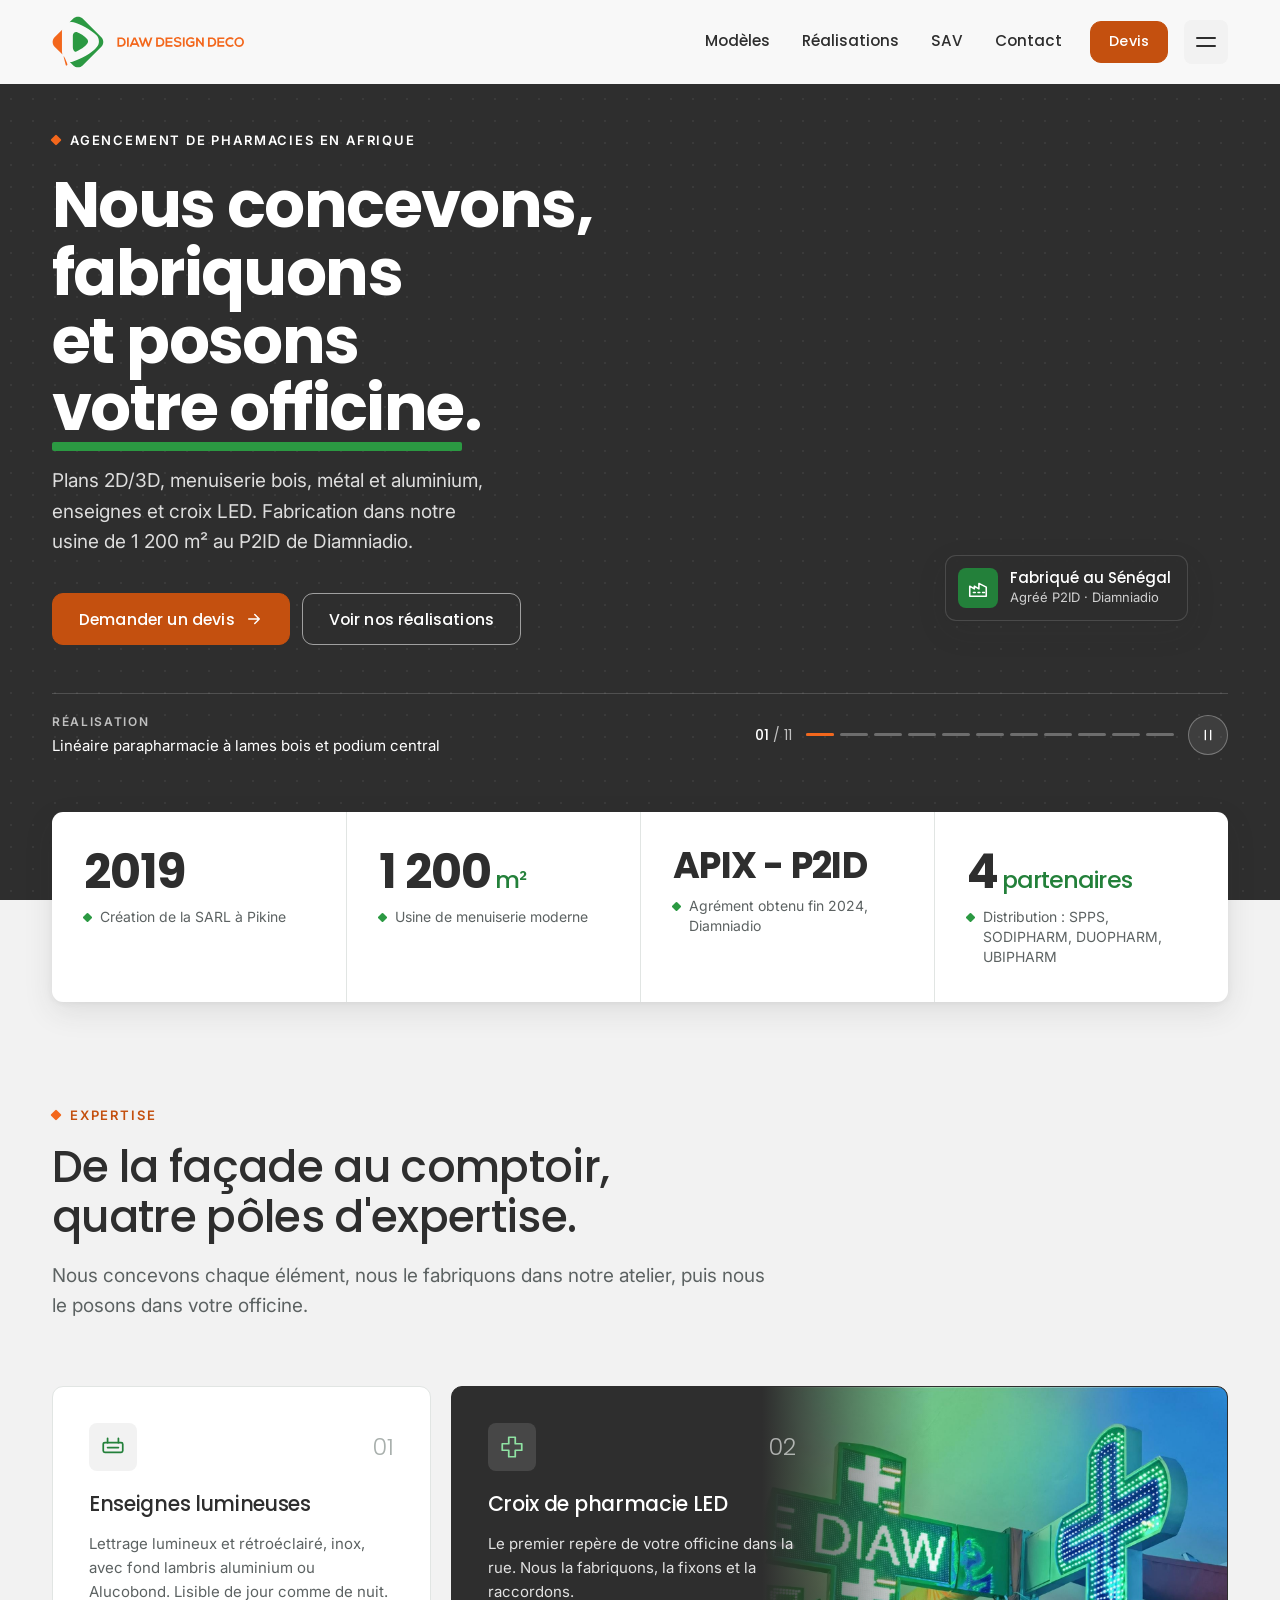
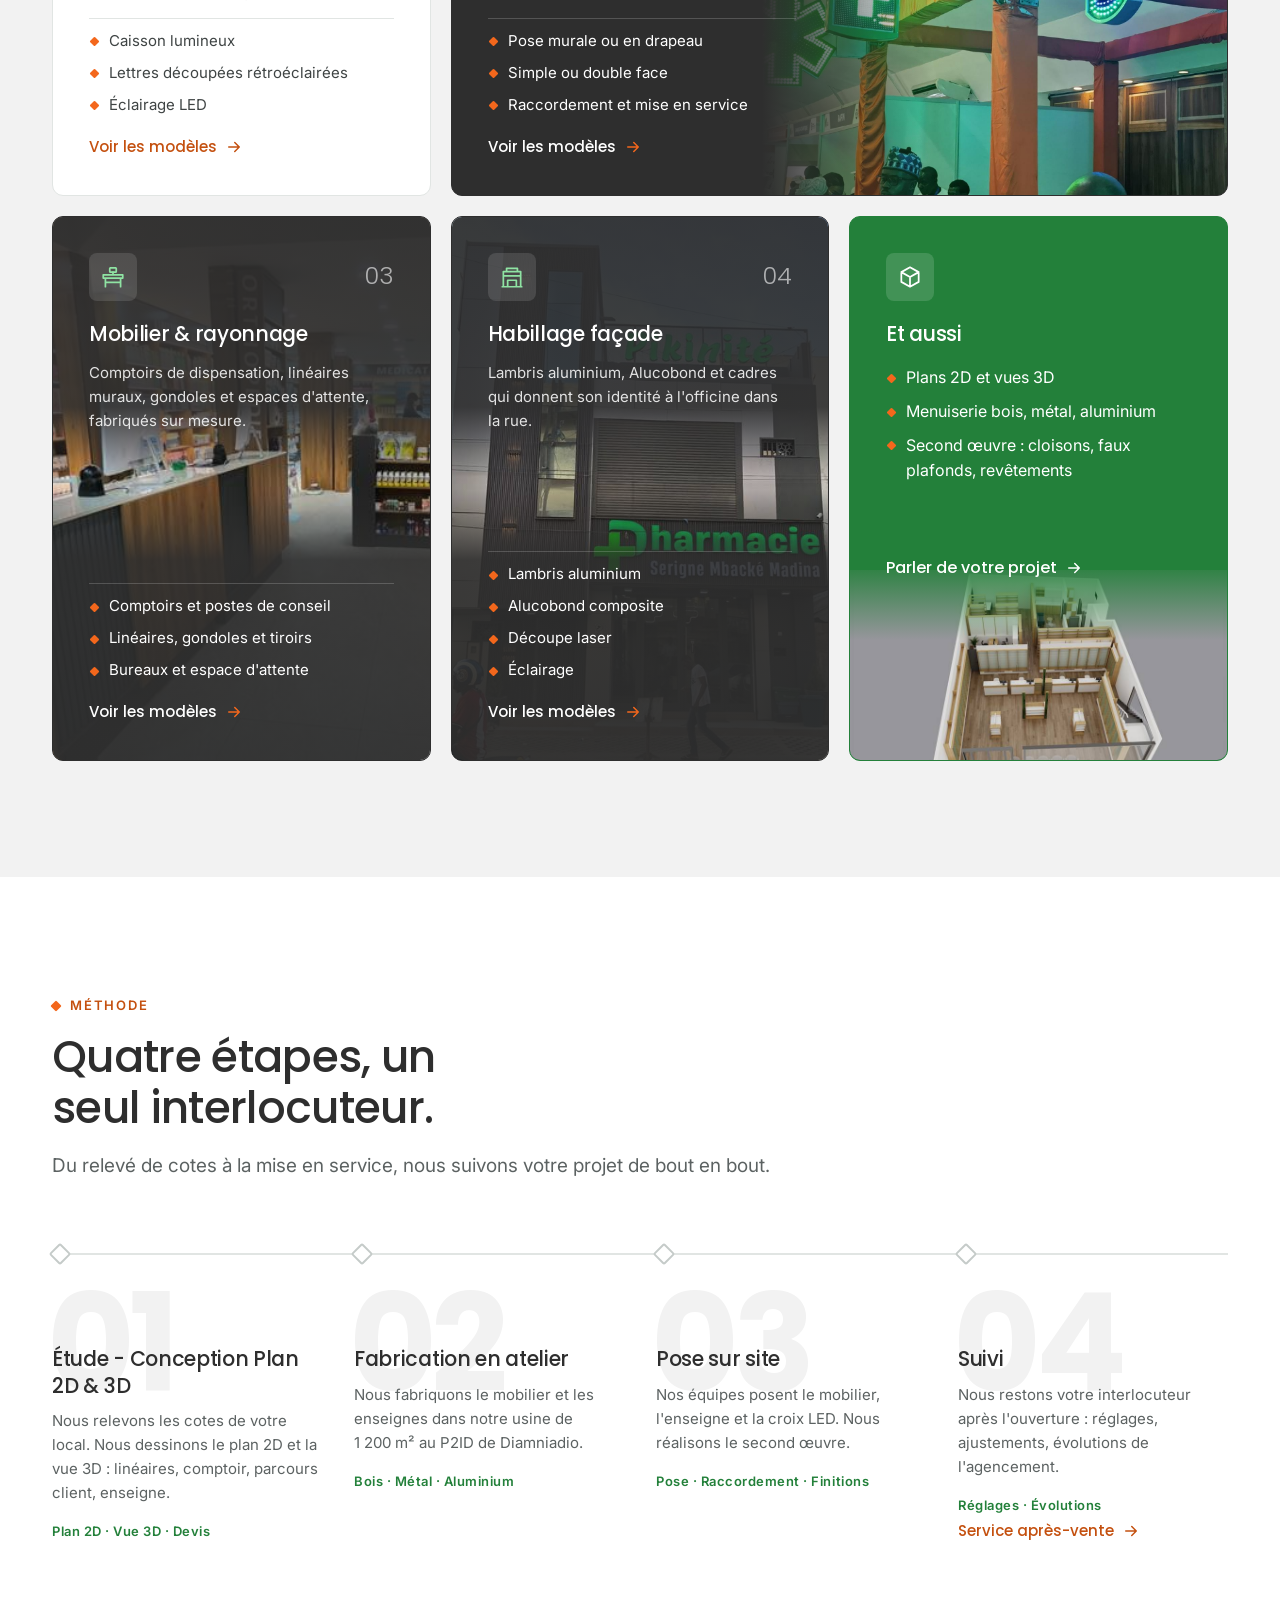
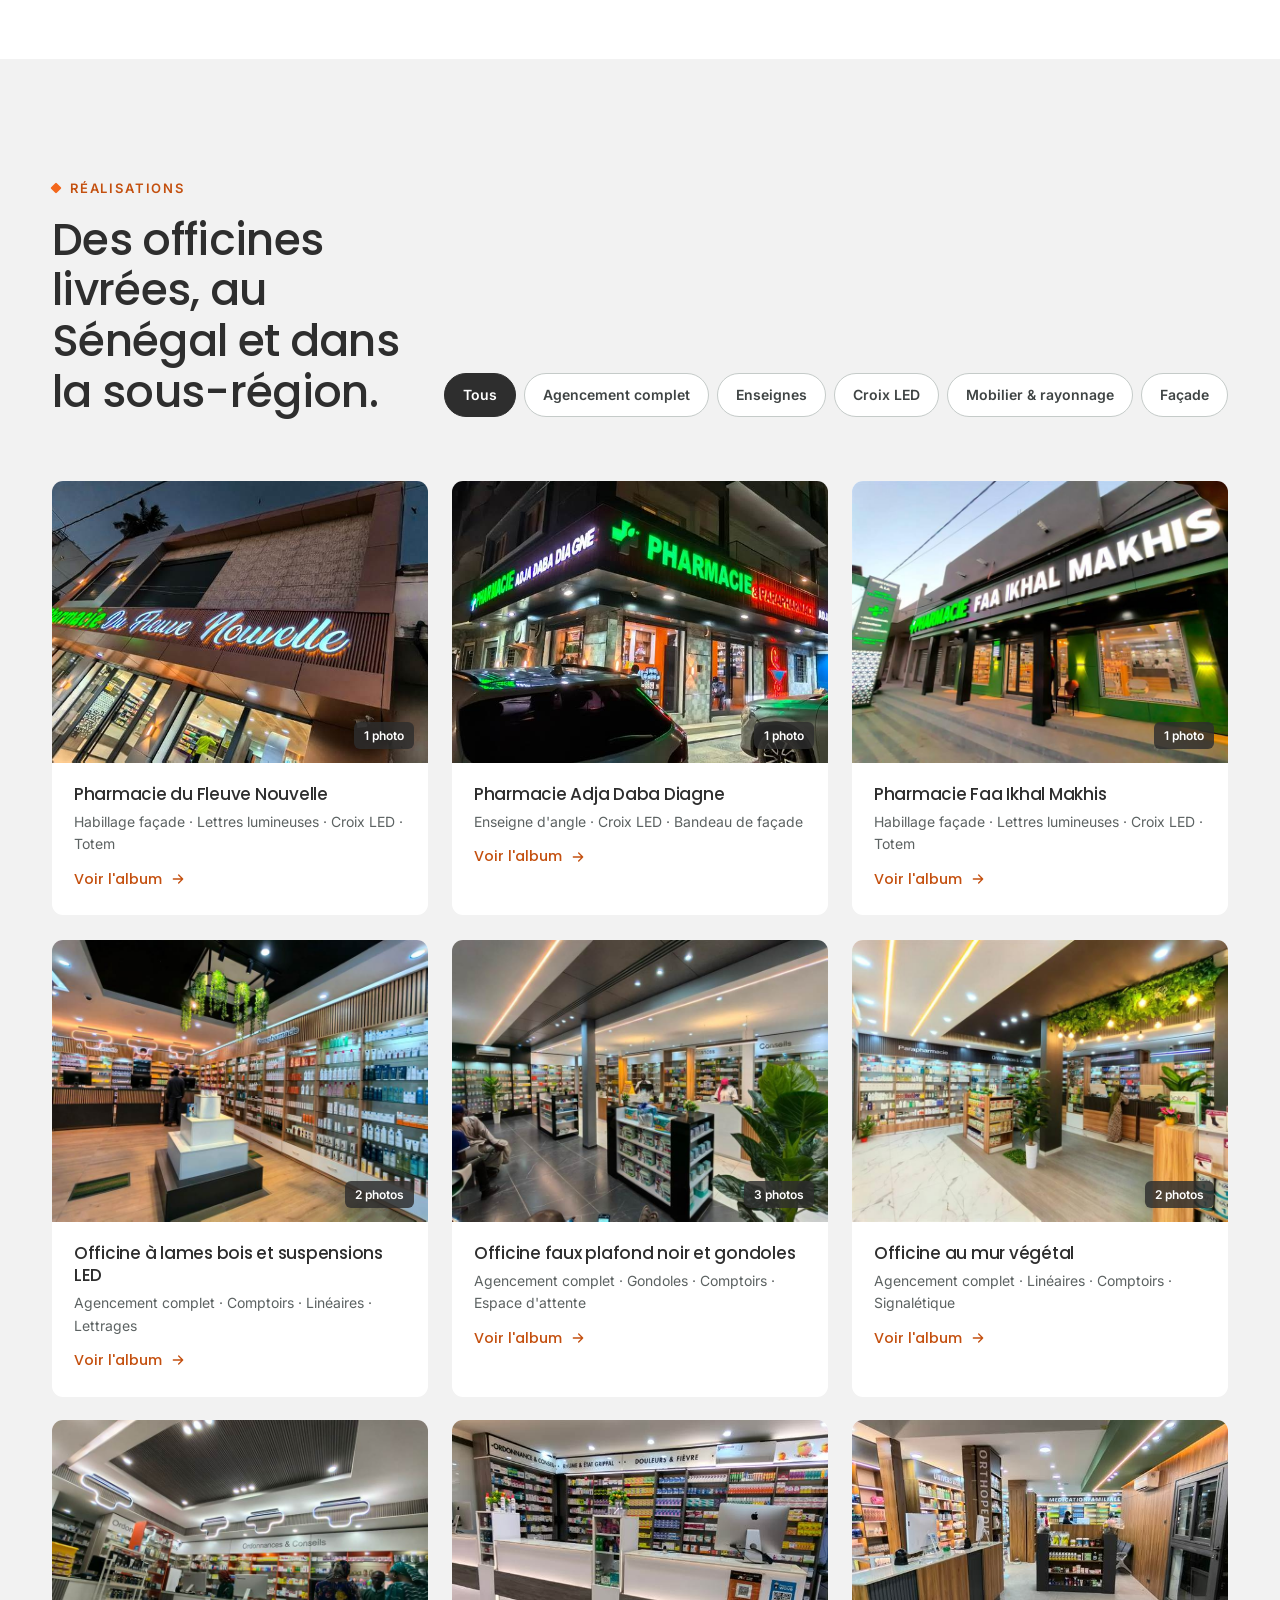
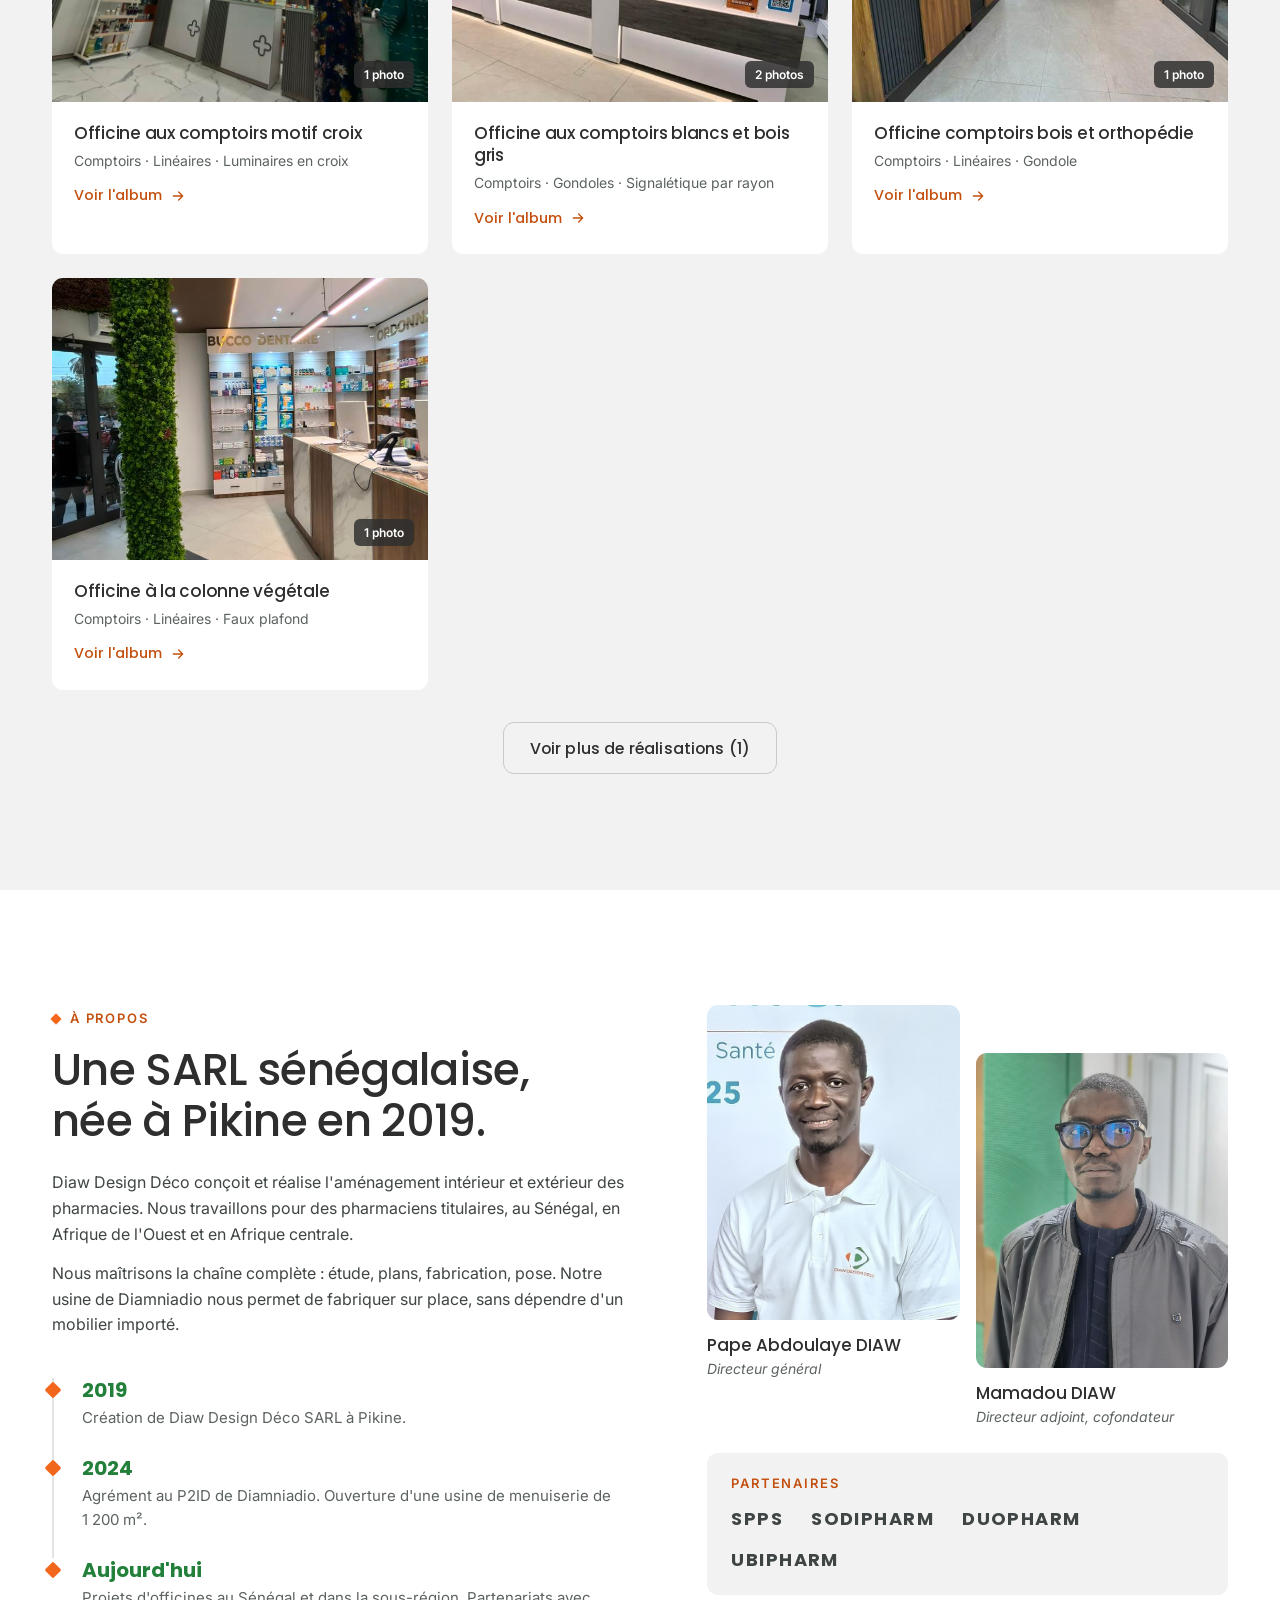
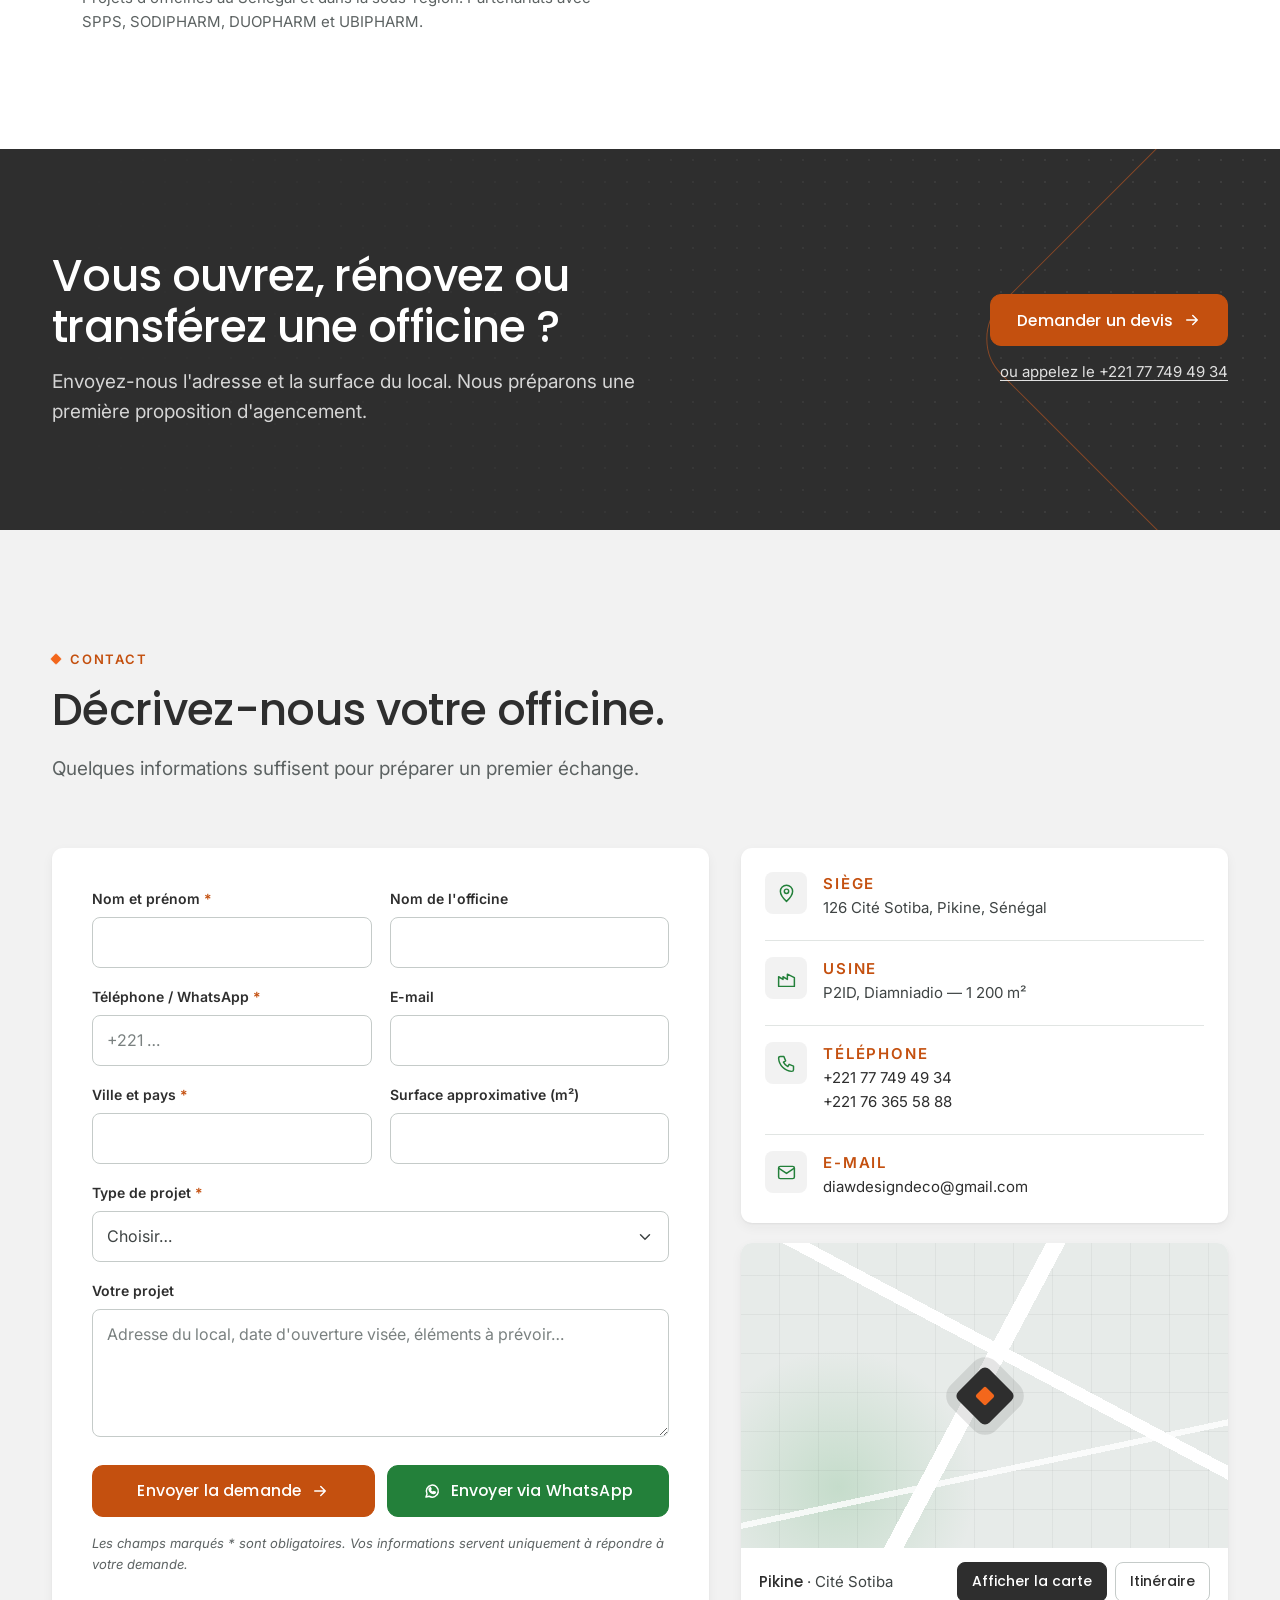
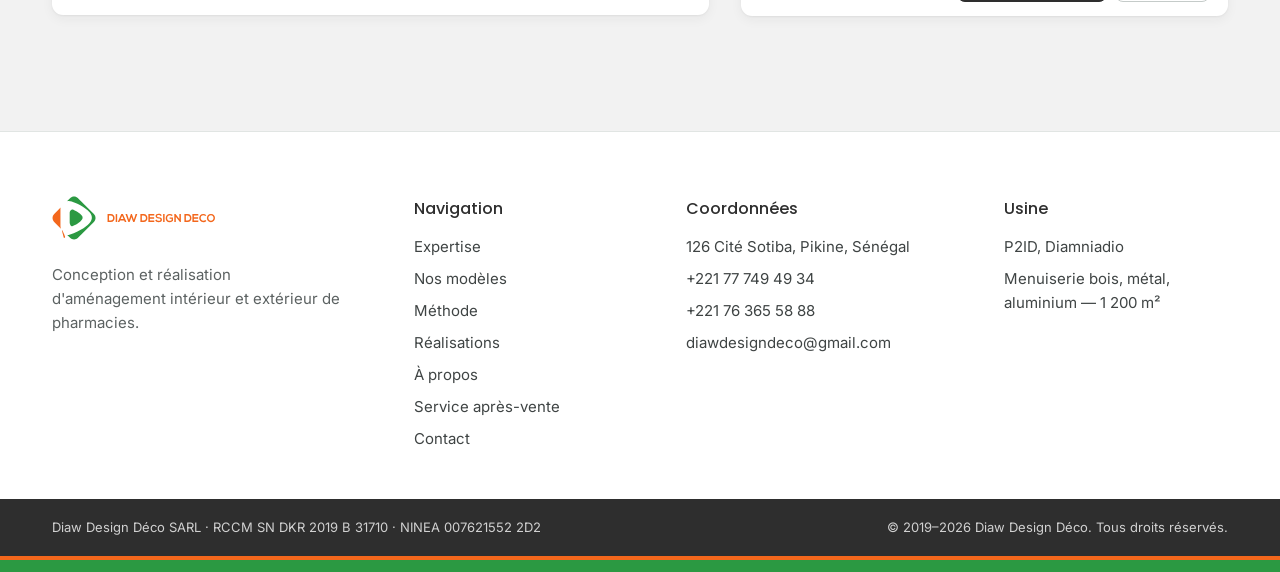
==== index.html @ 7bb1bd7c "Cache : styles et scripts revalidés à chaque visite + numéro de version sur les liens Corrige l'affi" ====
<!doctype html>
<html lang="fr">
<head>
  <meta charset="utf-8">
  <meta name="viewport" content="width=device-width, initial-scale=1">
  <title>Diaw Design Déco — Agencement de pharmacies au Sénégal</title>
  <meta name="description" content="Conception, fabrication et pose d'agencements de pharmacies : enseignes lumineuses, croix LED, rayonnage, comptoirs et mobilier. Usine de 1 200 m² au P2ID de Diamniadio.">
  <meta name="theme-color" content="#2E2E2E">
  <meta property="og:type" content="website">
  <meta property="og:locale" content="fr_SN">
  <meta property="og:title" content="Diaw Design Déco — Agencement de pharmacies">
  <meta property="og:description" content="Nous concevons, fabriquons et posons votre officine. Usine de 1 200 m² au P2ID de Diamniadio.">
  <meta property="og:image" content="assets/img/og-image.jpg">
  <link rel="icon" href="assets/img/logo/symbole.svg" type="image/svg+xml">

  <link rel="preconnect" href="https://fonts.googleapis.com">
  <link rel="preconnect" href="https://fonts.gstatic.com" crossorigin>
  <link rel="stylesheet" href="https://fonts.googleapis.com/css2?family=Inter:ital,wght@0,400;0,600;0,700;1,400&family=Poppins:wght@300;400;500;700&display=swap">
  <link rel="preload" as="image" href="assets/img/realisations/parapharmacie-podium-2-l.jpg" imagesrcset="assets/img/realisations/parapharmacie-podium-2-s.jpg 800w, assets/img/realisations/parapharmacie-podium-2-l.jpg 1600w" imagesizes="100vw" fetchpriority="high">
  <link rel="stylesheet" href="assets/css/main.css?v=20261021">

  <script type="application/ld+json">
  {
    "@context": "https://schema.org",
    "@type": "LocalBusiness",
    "name": "Diaw Design Déco SARL",
    "description": "Conception et réalisation d'aménagement intérieur et extérieur de pharmacies.",
    "foundingDate": "2019",
    "email": "diawdesigndeco@gmail.com",
    "telephone": ["+221777494934", "+221763655888"],
    "address": {
      "@type": "PostalAddress",
      "streetAddress": "126 Cité Sotiba",
      "addressLocality": "Pikine",
      "addressCountry": "SN"
    },
    "areaServed": ["Sénégal", "Afrique de l'Ouest", "Afrique centrale"]
  }
  </script>
</head>
<body>
  <a class="skip-link" href="#contenu">Aller au contenu</a>

  <!-- ============ HEADER ============ -->
  <header class="site-header">
    <div class="container header__inner">
      <a class="brand" href="#accueil" aria-label="Diaw Design Déco, retour en haut de page">
        <!-- LOGO : déposer la version « enseigne » en PNG transparent à ce chemin -->
        <img src="assets/img/logo/logo.svg" alt="Diaw Design Déco" width="178" height="48" onerror="this.parentNode.classList.add('is-missing')">
      </a>
      <nav class="header__nav" aria-label="Navigation principale">
        <a href="modeles.html">Modèles</a>
        <a href="#realisations">Réalisations</a>
        <a href="sav.html">SAV</a>
        <a href="#contact">Contact</a>
      </nav>
      <a class="btn btn--primary btn--sm header__cta" href="#contact">Devis</a>
      <button class="burger" type="button" aria-expanded="false" aria-controls="menu" aria-label="Ouvrir le menu">
        <span></span><span></span>
      </button>
    </div>
  </header>

  <div class="menu" id="menu" inert>
    <div class="container menu__inner">
      <nav aria-label="Menu complet">
        <ol class="menu__list">
          <li><a href="#expertise"><span>01</span>Expertise</a></li>
          <li><a href="modeles.html"><span>02</span>Nos modèles</a></li>
          <li><a href="#process"><span>03</span>Méthode</a></li>
          <li><a href="#realisations"><span>04</span>Réalisations</a></li>
          <li><a href="#a-propos"><span>05</span>À propos</a></li>
          <li><a href="sav.html"><span>06</span>Service après-vente</a></li>
          <li><a href="#contact"><span>07</span>Contact</a></li>
        </ol>
      </nav>
      <div class="menu__aside">
        <p class="menu__label">Nous joindre</p>
        <a href="tel:+221777494934">+221 77 749 49 34</a>
        <a href="tel:+221763655888">+221 76 365 58 88</a>
        <a href="mailto:diawdesigndeco@gmail.com">diawdesigndeco@gmail.com</a>
      </div>
    </div>
  </div>

  <main id="contenu">

    <!-- ============ 1. HERO ============ -->
    <section class="hero" id="accueil" aria-labelledby="hero-title">
      <!-- Fond : diaporama de nos réalisations (fondu + zoom lent). 1re image chargée tout de suite, les suivantes après le chargement de la page. -->
      <div class="hero__slides" aria-hidden="true">
        <figure class="hero__slide is-active" data-caption="Linéaire parapharmacie à lames bois et podium central">
          <img src="assets/img/realisations/parapharmacie-podium-2-l.jpg" srcset="assets/img/realisations/parapharmacie-podium-2-s.jpg 800w, assets/img/realisations/parapharmacie-podium-2-l.jpg 1600w" sizes="100vw" alt="" width="1600" height="1200" fetchpriority="high" decoding="async">
        </figure>
        <figure class="hero__slide" data-caption="Pharmacie du Fleuve Nouvelle — habillage de façade, lettres lumineuses et croix LED">
          <img data-src="assets/img/realisations/facade-fleuve-nouvelle-l.jpg" data-srcset="assets/img/realisations/facade-fleuve-nouvelle-s.jpg 800w, assets/img/realisations/facade-fleuve-nouvelle-l.jpg 1600w" sizes="100vw" alt="" width="1600" height="902" decoding="async">
        </figure>
        <figure class="hero__slide" data-caption="Comptoirs blancs à bandeau bois et signalétique par rayon">
          <img data-src="assets/img/realisations/comptoirs-blancs-signaletique-l.jpg" data-srcset="assets/img/realisations/comptoirs-blancs-signaletique-s.jpg 800w, assets/img/realisations/comptoirs-blancs-signaletique-l.jpg 1600w" sizes="100vw" alt="" width="1600" height="902" decoding="async">
        </figure>
        <figure class="hero__slide" data-caption="Pharmacie Adja Daba Diagne — enseigne d&#39;angle et croix LED">
          <img data-src="assets/img/realisations/facade-adja-daba-diagne-l.jpg" data-srcset="assets/img/realisations/facade-adja-daba-diagne-s.jpg 800w, assets/img/realisations/facade-adja-daba-diagne-l.jpg 1600w" sizes="100vw" alt="" width="1600" height="902" decoding="async">
        </figure>
        <figure class="hero__slide" data-caption="Comptoirs bois, colonne Orthopédie et linéaires muraux">
          <img data-src="assets/img/realisations/comptoirs-bois-orthopedie-l.jpg" data-srcset="assets/img/realisations/comptoirs-bois-orthopedie-s.jpg 800w, assets/img/realisations/comptoirs-bois-orthopedie-l.jpg 1600w" sizes="100vw" alt="" width="1600" height="902" decoding="async">
        </figure>
        <figure class="hero__slide" data-caption="Colonne végétale, linéaire bucco-dentaire et comptoir bois et marbre">
          <img data-src="assets/img/realisations/colonne-vegetale-comptoir-l.jpg" data-srcset="assets/img/realisations/colonne-vegetale-comptoir-s.jpg 700w, assets/img/realisations/colonne-vegetale-comptoir-l.jpg 1000w" sizes="100vw" alt="" width="1000" height="1775" decoding="async">
        </figure>
        <figure class="hero__slide" data-caption="Linéaires bois, comptoirs et faux plafond noir">
          <img data-src="assets/img/realisations/lineaires-faux-plafond-noir-l.jpg" data-srcset="assets/img/realisations/lineaires-faux-plafond-noir-s.jpg 800w, assets/img/realisations/lineaires-faux-plafond-noir-l.jpg 1080w" sizes="100vw" alt="" width="1080" height="810" decoding="async">
        </figure>
        <figure class="hero__slide" data-caption="Comptoirs blancs, luminaires suspendus et gondole bucco-dentaire">
          <img data-src="assets/img/realisations/comptoirs-blancs-gondole-l.jpg" data-srcset="assets/img/realisations/comptoirs-blancs-gondole-s.jpg 800w, assets/img/realisations/comptoirs-blancs-gondole-l.jpg 1600w" sizes="100vw" alt="" width="1600" height="902" decoding="async">
        </figure>
        <figure class="hero__slide" data-caption="Comptoirs à motif croix et luminaires en croix">
          <img data-src="assets/img/realisations/comptoirs-motif-croix-l.jpg" data-srcset="assets/img/realisations/comptoirs-motif-croix-s.jpg 800w, assets/img/realisations/comptoirs-motif-croix-l.jpg 1600w" sizes="100vw" alt="" width="1600" height="1200" decoding="async">
        </figure>
        <figure class="hero__slide" data-caption="Linéaires bois et verre, comptoirs et plafond lumineux, avant mise en rayon">
          <img data-src="assets/img/realisations/lineaires-bois-verre-l.jpg" data-srcset="assets/img/realisations/lineaires-bois-verre-s.jpg 700w, assets/img/realisations/lineaires-bois-verre-l.jpg 1000w" sizes="100vw" alt="" width="1000" height="1775" decoding="async">
        </figure>
        <figure class="hero__slide" data-caption="Gondoles, comptoirs et espace d&#39;attente">
          <img data-src="assets/img/realisations/gondoles-attente-2-l.jpg" data-srcset="assets/img/realisations/gondoles-attente-2-s.jpg 800w, assets/img/realisations/gondoles-attente-2-l.jpg 1080w" sizes="100vw" alt="" width="1080" height="810" decoding="async">
        </figure>
      </div>
      <div class="hero__veil" aria-hidden="true"></div>

      <div class="container hero__grid">
        <div class="hero__content">
          <p class="eyebrow eyebrow--light rise"><span class="lozenge" aria-hidden="true"></span>Agencement de pharmacies en Afrique</p>
          <h1 class="hero__title rise" id="hero-title" style="--d:.08s">Nous concevons, fabriquons et posons <span class="hl">votre officine.</span></h1>
          <p class="hero__lead rise" style="--d:.16s">Plans 2D/3D, menuiserie bois, métal et aluminium, enseignes et croix LED. Fabrication dans notre usine de 1&nbsp;200&nbsp;m² au P2ID de Diamniadio.</p>
          <div class="hero__ctas rise" style="--d:.24s">
            <a class="btn btn--primary" href="#contact">Demander un devis
              <svg class="btn__icon" viewBox="0 0 24 24" aria-hidden="true"><path d="M5 12h14M13 6l6 6-6 6"/></svg>
            </a>
            <a class="btn btn--outline-light" href="#realisations">Voir nos réalisations</a>
          </div>
        </div>

        <div class="hero__aside">
          <div class="trust-badge">
            <span class="trust-badge__icon" aria-hidden="true">
              <svg viewBox="0 0 24 24"><path d="M3 21V10l5 3V10l5 3V7l8 4v10z"/><path d="M7 17h2M12 17h2M17 17h2"/></svg>
            </span>
            <span><strong>Fabriqué au Sénégal</strong><span>Agréé P2ID · Diamniadio</span></span>
          </div>
        </div>

        <div class="hero__slider" role="group" aria-label="Diaporama de nos réalisations">
          <p class="hero__caption">
            <span class="hero__caption-label">Réalisation</span>
            <span class="hero__caption-text" data-slide-caption>Linéaire parapharmacie à lames bois et podium central</span>
          </p>
          <div class="hero__controls">
            <span class="hero__count" aria-hidden="true"><b data-slide-index>01</b> / <span data-slide-total>11</span></span>
            <div class="hero__dots" data-slide-dots></div>
            <button class="hero__pause" type="button" data-slide-pause aria-label="Mettre le diaporama en pause">
              <svg viewBox="0 0 24 24" aria-hidden="true"><path class="i-pause" d="M8 5v14M16 5v14"/><path class="i-play" d="M7 5l12 7-12 7z"/></svg>
            </button>
          </div>
        </div>
      </div>
    </section>

    <!-- ============ 2. STATS ============ -->
    <section class="stats" id="chiffres" aria-label="Chiffres clés">
      <div class="container">
        <div class="stats__card">
          <div class="stat reveal">
            <p class="stat__value"><span data-count="2019" data-from="2009">2019</span></p>
            <p class="stat__label">Création de la SARL à Pikine</p>
          </div>
          <div class="stat reveal" style="--d:.08s">
            <p class="stat__value"><span data-count="1200" data-format="fr">1&nbsp;200</span><small>m²</small></p>
            <p class="stat__label">Usine de menuiserie moderne</p>
          </div>
          <div class="stat reveal" style="--d:.16s">
            <p class="stat__value stat__value--mid">APIX - P2ID</p>
            <p class="stat__label">Agrément obtenu fin 2024, Diamniadio</p>
          </div>
          <div class="stat reveal" style="--d:.24s">
            <p class="stat__value">4<small>partenaires</small></p>
            <p class="stat__label">Distribution : SPPS, SODIPHARM, DUOPHARM, UBIPHARM</p>
          </div>
        </div>
      </div>
    </section>

    <!-- ============ 3. EXPERTISE ============ -->
    <section class="section section--gray" id="expertise" aria-labelledby="expertise-title">
      <div class="container">
        <header class="section__head reveal">
          <p class="eyebrow"><span class="lozenge" aria-hidden="true"></span>Expertise</p>
          <h2 id="expertise-title">De la façade au comptoir, quatre pôles d'expertise.</h2>
          <p class="section__lead">Nous concevons chaque élément, nous le fabriquons dans notre atelier, puis nous le posons dans votre officine.</p>
        </header>

        <div class="bento">
          <article class="card reveal" id="pole-enseignes">
            <div class="card__top">
              <span class="card__icon" aria-hidden="true"><svg viewBox="0 0 24 24"><rect x="3" y="8" width="18" height="9" rx="1.5"/><path d="M7 8V4M17 8V4M7 12.5h10"/></svg></span>
              <span class="card__num">01</span>
            </div>
            <h3>Enseignes lumineuses</h3>
            <p>Lettrage lumineux et rétroéclairé, inox, avec fond lambris aluminium ou Alucobond. Lisible de jour comme de nuit.</p>
            <ul class="lozenge-list">
              <li>Caisson lumineux</li>
              <li>Lettres découpées rétroéclairées</li>
              <li>Éclairage LED</li>
            </ul>
            <a class="card__models" href="modeles.html#enseignes">Voir les modèles<svg viewBox="0 0 24 24" aria-hidden="true"><path d="M5 12h14M13 6l6 6-6 6"/></svg></a>
          </article>

          <article class="card card--led reveal" id="pole-croix" style="--d:.08s">
            <div class="card--led__text">
              <div class="card__top">
                <span class="card__icon" aria-hidden="true"><svg viewBox="0 0 24 24"><path d="M9 3h6v6h6v6h-6v6H9v-6H3V9h6z"/></svg></span>
                <span class="card__num">02</span>
              </div>
              <h3>Croix de pharmacie LED</h3>
              <p>Le premier repère de votre officine dans la rue. Nous la fabriquons, la fixons et la raccordons.</p>
              <ul class="lozenge-list">
                <li>Pose murale ou en drapeau</li>
                <li>Simple ou double face</li>
                <li>Raccordement et mise en service</li>
              </ul>
            <a class="card__models" href="modeles.html#croix">Voir les modèles<svg viewBox="0 0 24 24" aria-hidden="true"><path d="M5 12h14M13 6l6 6-6 6"/></svg></a>
            </div>
            <img class="card--led__bg" src="assets/img/realisations/croix-led-stand-s.jpg" srcset="assets/img/realisations/croix-led-stand-s.jpg 800w, assets/img/realisations/croix-led-stand-l.jpg 1600w" sizes="(min-width: 1100px) 66vw, 100vw" alt="Croix de pharmacie LED Diaw Design Déco exposées sur un stand" width="1600" height="1212" loading="lazy" decoding="async">
            <div class="card--led__visual" aria-hidden="true"></div>
          </article>

          <article class="card card--photo reveal" id="pole-mobilier">
            <div class="card__top">
              <span class="card__icon" aria-hidden="true"><svg viewBox="0 0 24 24"><rect x="9" y="3.5" width="6" height="4" rx=".6"/><path d="M12 7.5V10M3 10h18v3H3zM5 13v8M19 13v8M5 17h14"/></svg></span>
              <span class="card__num">03</span>
            </div>
            <h3>Mobilier &amp; rayonnage</h3>
            <p>Comptoirs de dispensation, linéaires muraux, gondoles et espaces d'attente, fabriqués sur mesure.</p>
            <div class="card--photo__visual" aria-hidden="true"></div>
            <ul class="lozenge-list">
              <li>Comptoirs et postes de conseil</li>
              <li>Linéaires, gondoles et tiroirs</li>
              <li>Bureaux et espace d'attente</li>
            </ul>
            <a class="card__models" href="modeles.html#mobilier">Voir les modèles<svg viewBox="0 0 24 24" aria-hidden="true"><path d="M5 12h14M13 6l6 6-6 6"/></svg></a>
            <img class="card--photo__bg" src="assets/img/realisations/comptoirs-bois-orthopedie-s.jpg" srcset="assets/img/realisations/comptoirs-bois-orthopedie-s.jpg 800w, assets/img/realisations/comptoirs-bois-orthopedie-l.jpg 1600w" sizes="(min-width: 1100px) 33vw, 100vw" alt="Comptoirs bois et linéaires muraux fabriqués par Diaw Design Déco" width="1600" height="902" loading="lazy" decoding="async">
          </article>

          <article class="card card--photo reveal" style="--d:.08s" id="pole-facade">
            <div class="card__top">
              <span class="card__icon" aria-hidden="true"><svg viewBox="0 0 24 24"><path d="M3 21h18M4 21V7h16v14M4 11h16M8 21v-6h8v6M7 7V4h10v3"/></svg></span>
              <span class="card__num">04</span>
            </div>
            <h3>Habillage façade</h3>
            <p>Lambris aluminium, Alucobond et cadres qui donnent son identité à l'officine dans la rue.</p>
            <div class="card--photo__visual" aria-hidden="true"></div>
            <ul class="lozenge-list">
              <li>Lambris aluminium</li>
              <li>Alucobond composite</li>
              <li>Découpe laser</li>
              <li>Éclairage</li>
            </ul>
            <a class="card__models" href="modeles.html#facade">Voir les modèles<svg viewBox="0 0 24 24" aria-hidden="true"><path d="M5 12h14M13 6l6 6-6 6"/></svg></a>
            <img class="card--photo__bg" src="assets/img/realisations/facade-serigne-mbacke-madina-s.jpg" srcset="assets/img/realisations/facade-serigne-mbacke-madina-s.jpg 700w, assets/img/realisations/facade-serigne-mbacke-madina-l.jpg 1200w" sizes="(min-width: 1100px) 33vw, 100vw" alt="Façade de la Pharmacie Serigne Mbacké Madina habillée par Diaw Design Déco" width="1200" height="1285" loading="lazy" decoding="async">
          </article>

          <article class="card card--more reveal" style="--d:.16s">
            <span class="card__icon" aria-hidden="true"><svg viewBox="0 0 24 24"><path d="M12 3l8 4.5v9L12 21l-8-4.5v-9zM12 12l8-4.5M12 12v9M12 12L4 7.5"/></svg></span>
            <h3>Et aussi</h3>
            <ul class="lozenge-list">
              <li>Plans 2D et vues 3D</li>
              <li>Menuiserie bois, métal, aluminium</li>
              <li>Second œuvre : cloisons, faux plafonds, revêtements</li>
            </ul>
            <a class="card__link" href="#contact">Parler de votre projet
              <svg viewBox="0 0 24 24" aria-hidden="true"><path d="M5 12h14M13 6l6 6-6 6"/></svg>
            </a>
            <img class="card--more__bg" src="assets/img/realisations/plan-3d-officine-s.jpg" srcset="assets/img/realisations/plan-3d-officine-s.jpg 800w, assets/img/realisations/plan-3d-officine-l.jpg 1600w" sizes="(min-width: 1100px) 33vw, 100vw" alt="Vue 3D d'un agencement d'officine conçu par Diaw Design Déco" width="1600" height="1200" loading="lazy" decoding="async">
            <div class="card--more__visual" aria-hidden="true"></div>
          </article>
        </div>
      </div>
    </section>

    <!-- ============ 4. PROCESS ============ -->
    <section class="section" id="process" aria-labelledby="process-title">
      <div class="container">
        <header class="section__head reveal">
          <p class="eyebrow"><span class="lozenge" aria-hidden="true"></span>Méthode</p>
          <h2 id="process-title">Quatre étapes, un seul interlocuteur.</h2>
          <p class="section__lead">Du relevé de cotes à la mise en service, nous suivons votre projet de bout en bout.</p>
        </header>

        <div class="steps-wrap">
        <div class="steps__track" aria-hidden="true"><span class="steps__fill"></span></div>
        <ol class="steps">
          <li class="step reveal">
            <span class="step__ghost" aria-hidden="true">01</span>
            <span class="step__marker" aria-hidden="true"></span>
            <h3>Étude - Conception Plan 2D &amp; 3D</h3>
            <p>Nous relevons les cotes de votre local. Nous dessinons le plan 2D et la vue 3D : linéaires, comptoir, parcours client, enseigne.</p>
            <p class="step__meta">Plan 2D · Vue 3D · Devis</p>
            <!-- DÉLAI À COMPLÉTER : <p class="step__time">X jours</p> -->
          </li>
          <li class="step reveal" style="--d:.1s">
            <span class="step__ghost" aria-hidden="true">02</span>
            <span class="step__marker" aria-hidden="true"></span>
            <h3>Fabrication en atelier</h3>
            <p>Nous fabriquons le mobilier et les enseignes dans notre usine de 1&nbsp;200&nbsp;m² au P2ID de Diamniadio.</p>
            <p class="step__meta">Bois · Métal · Aluminium</p>
          </li>
          <li class="step reveal" style="--d:.2s">
            <span class="step__ghost" aria-hidden="true">03</span>
            <span class="step__marker" aria-hidden="true"></span>
            <h3>Pose sur site</h3>
            <p>Nos équipes posent le mobilier, l'enseigne et la croix LED. Nous réalisons le second œuvre.</p>
            <p class="step__meta">Pose · Raccordement · Finitions</p>
          </li>
          <li class="step reveal" style="--d:.3s">
            <span class="step__ghost" aria-hidden="true">04</span>
            <span class="step__marker" aria-hidden="true"></span>
            <h3>Suivi</h3>
            <p>Nous restons votre interlocuteur après l'ouverture : réglages, ajustements, évolutions de l'agencement.</p>
            <p class="step__meta">Réglages · Évolutions</p>
            <a class="card__models" href="sav.html">Service après-vente<svg viewBox="0 0 24 24" aria-hidden="true"><path d="M5 12h14M13 6l6 6-6 6"/></svg></a>
          </li>
        </ol>
        </div>
      </div>
    </section>

    <!-- ============ 5. RÉALISATIONS ============ -->
    <section class="section section--gray" id="realisations" aria-labelledby="realisations-title">
      <div class="container">
        <header class="section__head section__head--split reveal">
          <div>
            <p class="eyebrow"><span class="lozenge" aria-hidden="true"></span>Réalisations</p>
            <h2 id="realisations-title">Des officines livrées, au Sénégal et dans la sous-région.</h2>
          </div>
          <div class="filters" role="group" aria-label="Filtrer les réalisations">
            <button class="chip" type="button" data-filter="all" aria-pressed="true">Tous</button>
            <button class="chip" type="button" data-filter="complet" aria-pressed="false">Agencement complet</button>
            <button class="chip" type="button" data-filter="enseigne" aria-pressed="false">Enseignes</button>
            <button class="chip" type="button" data-filter="croix" aria-pressed="false">Croix LED</button>
            <button class="chip" type="button" data-filter="mobilier" aria-pressed="false">Mobilier &amp; rayonnage</button>
            <button class="chip" type="button" data-filter="facade" aria-pressed="false">Façade</button>
          </div>
        </header>
        <p class="sr-only" aria-live="polite" data-project-count></p>

        <!-- Galerie générée depuis assets/js/realisations-data.js (10 références au plus par filtre) -->
        <ul class="projects" data-projects></ul>
        <div class="projects__more">
          <button class="btn btn--outline-dark" type="button" data-projects-more hidden>Voir plus de réalisations</button>
        </div>
        <noscript><p class="section__lead">Activez JavaScript pour afficher nos réalisations.</p></noscript>

        <!-- TÉMOIGNAGE (masqué tant qu'il n'y a pas de témoignage réel) — retirer les commentaires pour l'activer.
        <figure class="testimonial reveal">
          <blockquote><p>« Citation exacte du pharmacien. »</p></blockquote>
          <figcaption><strong>Dr Prénom Nom</strong> · Pharmacie X, Ville</figcaption>
          <dl class="testimonial__stats">
            <div><dt>Chiffre réel</dt><dd>Résultat mesuré</dd></div>
          </dl>
        </figure>
        -->
      </div>
    </section>

    <!-- ============ 6. À PROPOS ============ -->
    <section class="section" id="a-propos" aria-labelledby="apropos-title">
      <div class="container about">
        <div class="about__text">
          <p class="eyebrow reveal"><span class="lozenge" aria-hidden="true"></span>À propos</p>
          <h2 class="reveal" id="apropos-title">Une SARL sénégalaise, née à Pikine en 2019.</h2>
          <p class="reveal">Diaw Design Déco conçoit et réalise l'aménagement intérieur et extérieur des pharmacies. Nous travaillons pour des pharmaciens titulaires, au Sénégal, en Afrique de l'Ouest et en Afrique centrale.</p>
          <p class="reveal">Nous maîtrisons la chaîne complète : étude, plans, fabrication, pose. Notre usine de Diamniadio nous permet de fabriquer sur place, sans dépendre d'un mobilier importé.</p>

          <ol class="timeline">
            <li class="reveal"><span class="timeline__year">2019</span><p>Création de Diaw Design Déco SARL à Pikine.</p></li>
            <li class="reveal" style="--d:.08s"><span class="timeline__year">2024</span><p>Agrément au P2ID de Diamniadio. Ouverture d'une usine de menuiserie de 1&nbsp;200&nbsp;m².</p></li>
            <li class="reveal" style="--d:.16s"><span class="timeline__year">Aujourd'hui</span><p>Projets d'officines au Sénégal et dans la sous-région. Partenariats avec SPPS, SODIPHARM, DUOPHARM et UBIPHARM.</p></li>
          </ol>
        </div>

        <div class="about__people">
          <figure class="person reveal">
            <!-- PORTRAIT : déposer la photo (JPG 800×1000, < 150 Ko) au chemin ci-dessous -->
            <img src="assets/img/equipe/pape-abdoulaye-diaw.jpg" alt="Pape Abdoulaye DIAW, directeur général de Diaw Design Déco" width="800" height="1000" loading="lazy" decoding="async" onerror="this.onerror=null;this.src='assets/img/placeholders/ph-portrait.svg'">
            <figcaption><strong>Pape Abdoulaye DIAW</strong><span>Directeur général</span></figcaption>
          </figure>
          <figure class="person reveal" style="--d:.1s">
            <!-- PORTRAIT : déposer la photo (JPG 800×1000, < 150 Ko) au chemin ci-dessous -->
            <img src="assets/img/equipe/mamadou-diaw.jpg" alt="Mamadou DIAW, directeur adjoint et cofondateur de Diaw Design Déco" width="800" height="1000" loading="lazy" decoding="async" onerror="this.onerror=null;this.src='assets/img/placeholders/ph-portrait.svg'">
            <figcaption><strong>Mamadou DIAW</strong><span>Directeur adjoint, cofondateur</span></figcaption>
          </figure>
          <div class="partners reveal">
            <p class="partners__label">Partenaires</p>
            <ul>
              <li>SPPS</li>
              <li>SODIPHARM</li>
              <li>DUOPHARM</li>
              <li>UBIPHARM</li>
            </ul>
          </div>
        </div>
      </div>
    </section>

    <!-- ============ CTA ============ -->
    <section class="cta-band" aria-labelledby="cta-title">
      <div class="container cta-band__inner reveal">
        <div>
          <h2 id="cta-title">Vous ouvrez, rénovez ou transférez une officine&nbsp;?</h2>
          <p>Envoyez-nous l'adresse et la surface du local. Nous préparons une première proposition d'agencement.</p>
        </div>
        <div class="cta-band__actions">
          <a class="btn btn--primary" href="#contact">Demander un devis
            <svg class="btn__icon" viewBox="0 0 24 24" aria-hidden="true"><path d="M5 12h14M13 6l6 6-6 6"/></svg>
          </a>
          <a class="cta-band__tel" href="tel:+221777494934">ou appelez le +221 77 749 49 34</a>
        </div>
      </div>
    </section>

    <!-- ============ 7. CONTACT ============ -->
    <section class="section section--gray" id="contact" aria-labelledby="contact-title">
      <div class="container">
        <header class="section__head reveal">
          <p class="eyebrow"><span class="lozenge" aria-hidden="true"></span>Contact</p>
          <h2 id="contact-title">Décrivez-nous votre officine.</h2>
          <p class="section__lead">Quelques informations suffisent pour préparer un premier échange.</p>
        </header>

        <div class="contact">
          <form class="form reveal" id="devis-form" name="devis" method="POST" data-netlify="true" netlify-honeypot="bot-field" novalidate>
            <input type="hidden" name="form-name" value="devis">
            <p class="sr-only"><label>Ne pas remplir <input name="bot-field" tabindex="-1" autocomplete="off"></label></p>

            <div class="form__grid">
              <div class="field">
                <label for="f-nom">Nom et prénom <span aria-hidden="true">*</span></label>
                <input id="f-nom" name="nom" type="text" autocomplete="name" required>
                <p class="field__error">Indiquez votre nom.</p>
              </div>
              <div class="field">
                <label for="f-officine">Nom de l'officine</label>
                <input id="f-officine" name="officine" type="text" autocomplete="organization">
              </div>
              <div class="field">
                <label for="f-tel">Téléphone / WhatsApp <span aria-hidden="true">*</span></label>
                <input id="f-tel" name="telephone" type="tel" autocomplete="tel" inputmode="tel" placeholder="+221 …" required pattern="[0-9\+\s\(\)\.\-]{8,}">
                <p class="field__error">Indiquez un numéro valide.</p>
              </div>
              <div class="field">
                <label for="f-email">E-mail</label>
                <input id="f-email" name="email" type="email" autocomplete="email">
                <p class="field__error">Adresse e-mail invalide.</p>
              </div>
              <div class="field">
                <label for="f-ville">Ville et pays <span aria-hidden="true">*</span></label>
                <input id="f-ville" name="ville" type="text" autocomplete="address-level2" required>
                <p class="field__error">Indiquez la ville du projet.</p>
              </div>
              <div class="field">
                <label for="f-surface">Surface approximative (m²)</label>
                <input id="f-surface" name="surface" type="number" min="5" max="5000" inputmode="numeric">
              </div>
              <div class="field field--full">
                <label for="f-type">Type de projet <span aria-hidden="true">*</span></label>
                <select id="f-type" name="type" required>
                  <option value="">Choisir…</option>
                  <option>Création d'officine</option>
                  <option>Rénovation</option>
                  <option>Transfert ou extension</option>
                  <option>Enseigne ou croix LED seule</option>
                  <option>Mobilier ou comptoir seul</option>
                  <option>Habillage de façade</option>
                  <option>Autre</option>
                </select>
                <p class="field__error">Choisissez un type de projet.</p>
              </div>
              <div class="field field--full">
                <label for="f-message">Votre projet</label>
                <textarea id="f-message" name="message" rows="4" placeholder="Adresse du local, date d'ouverture visée, éléments à prévoir…"></textarea>
              </div>
            </div>

            <div class="form__actions">
              <button class="btn btn--primary" type="submit">Envoyer la demande
                <svg class="btn__icon" viewBox="0 0 24 24" aria-hidden="true"><path d="M5 12h14M13 6l6 6-6 6"/></svg>
              </button>
              <button class="btn btn--green" type="button" data-wa>
                <svg class="btn__icon btn__icon--lead" viewBox="0 0 24 24" aria-hidden="true"><path d="M4 20l1.4-4A8 8 0 1 1 8.3 19z"/><path d="M9 9.5c.5 2.2 2.3 4 4.5 4.5l1-1.2 2 .9c-.3 1.2-1.3 1.8-2.5 1.6A7 7 0 0 1 8.2 10c-.2-1.2.4-2.2 1.6-2.5l.9 2z"/></svg>
                Envoyer via WhatsApp
              </button>
            </div>
            <p class="form__note">Les champs marqués * sont obligatoires. Vos informations servent uniquement à répondre à votre demande.</p>
            <div class="form__status" role="status" aria-live="polite"></div>
          </form>

          <aside class="contact__info reveal" style="--d:.1s" aria-label="Coordonnées">
            <ul class="info-list">
              <li>
                <span class="info-list__icon" aria-hidden="true"><svg viewBox="0 0 24 24"><path d="M12 21s-7-6.2-7-11.5a7 7 0 0 1 14 0C19 14.8 12 21 12 21z"/><circle cx="12" cy="9.5" r="2.5"/></svg></span>
                <div><p class="info-list__label">Siège</p><p>126 Cité Sotiba, Pikine, Sénégal</p></div>
              </li>
              <li>
                <span class="info-list__icon" aria-hidden="true"><svg viewBox="0 0 24 24"><path d="M3 21V10l5 3V10l5 3V7l8 4v10z"/></svg></span>
                <div><p class="info-list__label">Usine</p><p>P2ID, Diamniadio — 1&nbsp;200&nbsp;m²</p></div>
              </li>
              <li>
                <span class="info-list__icon" aria-hidden="true"><svg viewBox="0 0 24 24"><path d="M5 4h4l2 5-2.5 1.5a11 11 0 0 0 5 5L15 13l5 2v4a2 2 0 0 1-2 2A16 16 0 0 1 3 6a2 2 0 0 1 2-2z"/></svg></span>
                <div><p class="info-list__label">Téléphone</p><p><a href="tel:+221777494934">+221 77 749 49 34</a><br><a href="tel:+221763655888">+221 76 365 58 88</a></p></div>
              </li>
              <li>
                <span class="info-list__icon" aria-hidden="true"><svg viewBox="0 0 24 24"><rect x="3" y="5" width="18" height="14" rx="2"/><path d="M3 7l9 6 9-6"/></svg></span>
                <div><p class="info-list__label">E-mail</p><p><a href="mailto:diawdesigndeco@gmail.com">diawdesigndeco@gmail.com</a></p></div>
              </li>
            </ul>

            <!-- Coordonnées GPS approximatives (Pikine) — à confirmer avec la position exacte -->
            <div class="map" data-src="https://www.openstreetmap.org/export/embed.html?bbox=-17.4200%2C14.7400%2C-17.3700%2C14.7700&amp;layer=mapnik&amp;marker=14.7546%2C-17.3930">
              <div class="map__frame">
                <div class="map__facade" aria-hidden="true">
                  <span class="map__pin"><span class="lozenge"></span></span>
                </div>
              </div>
              <div class="map__bar">
                <p><strong>Pikine</strong> · Cité Sotiba</p>
                <div class="map__actions">
                  <button class="map__btn" type="button" data-load-map>Afficher la carte</button>
                  <a class="map__btn map__btn--ghost" href="https://www.google.com/maps/search/?api=1&amp;query=126+Cit%C3%A9+Sotiba+Pikine+S%C3%A9n%C3%A9gal" target="_blank" rel="noopener">Itinéraire</a>
                </div>
              </div>
            </div>
          </aside>
        </div>
      </div>
    </section>
  </main>

  <!-- ============ 8. FOOTER ============ -->
  <footer class="site-footer">
    <div class="container footer__grid">
      <div class="footer__brand">
        <a class="brand brand--footer" href="#accueil" aria-label="Diaw Design Déco, retour en haut de page">
          <!-- LOGO : déposer la version horizontale en PNG transparent à ce chemin -->
          <img src="assets/img/logo/logo.svg" alt="Diaw Design Déco" width="163" height="44" loading="lazy" onerror="this.parentNode.classList.add('is-missing')">
        </a>
        <p>Conception et réalisation d'aménagement intérieur et extérieur de pharmacies.</p>
      </div>
      <nav class="footer__col" aria-label="Plan du site">
        <p class="footer__title">Navigation</p>
        <a href="#expertise">Expertise</a>
        <a href="modeles.html">Nos modèles</a>
        <a href="#process">Méthode</a>
        <a href="#realisations">Réalisations</a>
        <a href="#a-propos">À propos</a>
        <a href="sav.html">Service après-vente</a>
        <a href="#contact">Contact</a>
      </nav>
      <div class="footer__col">
        <p class="footer__title">Coordonnées</p>
        <p>126 Cité Sotiba, Pikine, Sénégal</p>
        <a href="tel:+221777494934">+221 77 749 49 34</a>
        <a href="tel:+221763655888">+221 76 365 58 88</a>
        <a href="mailto:diawdesigndeco@gmail.com">diawdesigndeco@gmail.com</a>
      </div>
      <div class="footer__col">
        <p class="footer__title">Usine</p>
        <p>P2ID, Diamniadio</p>
        <p>Menuiserie bois, métal, aluminium — 1&nbsp;200&nbsp;m²</p>
      </div>
    </div>
    <div class="footer__legal">
      <div class="container footer__legal-inner">
        <p>Diaw Design Déco SARL · RCCM SN DKR 2019 B 31710 · NINEA 007621552 2D2</p>
        <p>© 2019–<span data-year>2026</span> Diaw Design Déco. Tous droits réservés.</p>
      </div>
    </div>
    <div class="signature" aria-hidden="true"></div>
  </footer>

  <a class="fab-wa" href="https://wa.me/221777494934?text=Bonjour%20Diaw%20Design%20D%C3%A9co%2C%20je%20souhaite%20un%20devis%20pour%20mon%20officine." target="_blank" rel="noopener" aria-label="Écrire sur WhatsApp au +221 77 749 49 34">
    <svg viewBox="0 0 24 24" aria-hidden="true"><path d="M4 20l1.4-4A8 8 0 1 1 8.3 19z"/><path d="M9 9.5c.5 2.2 2.3 4 4.5 4.5l1-1.2 2 .9c-.3 1.2-1.3 1.8-2.5 1.6A7 7 0 0 1 8.2 10c-.2-1.2.4-2.2 1.6-2.5l.9 2z"/></svg>
  </a>

  <script src="assets/js/donnees.js?v=20261021" defer></script>
  <script src="assets/js/main.js?v=20261021" defer></script>
  <script src="assets/js/realisations.js?v=20261021" defer></script>
</body>
</html>
---- assets/css/main.css ----
/* ==========================================================================
   DIAW DESIGN DÉCO — Feuille de style principale
   Charte : Poppins (titres) / Inter (texte) · Vert #2B9942 · Orange #F3671C
   Mobile-first. Aucune dépendance.
   ========================================================================== */

/* ---------- 1. Tokens ---------- */
:root {
  /* Couleurs de marque (aplats, éléments graphiques — jamais pour du texte courant sur blanc) */
  --green: #2B9942;
  --orange: #F3671C;
  /* Couleurs texte accessibles (AA) */
  --green-text: #23803A;
  --orange-text: #C4500F;
  /* Neutres */
  --gray-dark: #3F4444;
  --anthracite: #2E2E2E;
  --gray-light: #F2F2F2;
  --white: #FFFFFF;
  --text: #3F4444;
  --text-strong: #2E2E2E;
  --text-muted: #5C6262;
  --line: #E1E5E3;
  --line-strong: #C5CBC9;

  /* Typo */
  --font-title: "Poppins", system-ui, -apple-system, "Segoe UI", Arial, sans-serif;
  --font-text: "Inter", system-ui, -apple-system, "Segoe UI", Arial, sans-serif;
  --fs-h1: clamp(2.25rem, 1.4rem + 3.3vw, 4rem);
  --fs-h2: clamp(1.75rem, 1.3rem + 1.9vw, 2.75rem);
  --fs-h3: clamp(1.125rem, 1.05rem + .3vw, 1.3rem);
  --fs-lead: clamp(1.0625rem, 1rem + .3vw, 1.1875rem);

  /* Formes */
  --radius: 11px;          /* 3 mm */
  --radius-sm: 8px;
  --lozenge-radius: 14%;   /* coins du losange, repris du logo */

  /* Rythme */
  --header-h: 72px;
  --gutter: 16px;
  --section-y: clamp(72px, 9vw, 128px);
  --ease: cubic-bezier(.2, .7, .2, 1);

  --shadow-sm: 0 1px 2px rgba(46, 46, 46, .06), 0 4px 12px rgba(46, 46, 46, .05);
  --shadow-md: 0 10px 30px rgba(46, 46, 46, .10), 0 2px 6px rgba(46, 46, 46, .06);
  --shadow-lg: 0 30px 80px rgba(0, 0, 0, .35);
}

@media (min-width: 768px) { :root { --gutter: 24px; } }
@media (min-width: 1024px) { :root { --header-h: 84px; --gutter: 32px; } }

/* ---------- 2. Base ---------- */
*, *::before, *::after { box-sizing: border-box; }
html {
  -webkit-text-size-adjust: 100%;
  scroll-padding-top: calc(var(--header-h) + 8px);
}
@media (prefers-reduced-motion: no-preference) { html { scroll-behavior: smooth; } }

body {
  margin: 0;
  font-family: var(--font-text);
  font-size: 1rem;
  line-height: 1.6;
  color: var(--text);
  background: var(--white);
  text-rendering: optimizeLegibility;
  -webkit-font-smoothing: antialiased;
  overflow-x: hidden;
}
body.menu-open { overflow: hidden; }

img, svg { display: block; max-width: 100%; }
img { height: auto; }
h1, h2, h3, p, ul, ol, figure, blockquote { margin: 0; }
ul, ol { padding: 0; list-style: none; }
a { color: var(--green-text); text-decoration-thickness: 1px; text-underline-offset: 3px; }
button, input, select, textarea { font: inherit; color: inherit; }
button { cursor: pointer; }

h1, h2, h3 { font-family: var(--font-title); color: var(--text-strong); letter-spacing: -.015em; }
h2 { font-size: var(--fs-h2); font-weight: 500; line-height: 1.15; }
h3 { font-size: var(--fs-h3); font-weight: 500; line-height: 1.3; }

:focus-visible { outline: 3px solid var(--orange); outline-offset: 3px; border-radius: 4px; }

.container { width: 100%; max-width: 1240px; margin-inline: auto; padding-inline: var(--gutter); }

.sr-only {
  position: absolute !important; width: 1px; height: 1px; padding: 0; margin: -1px;
  overflow: hidden; clip: rect(0 0 0 0); white-space: nowrap; border: 0;
}
.skip-link {
  position: fixed; top: 8px; left: 8px; z-index: 200;
  padding: 10px 16px; background: var(--anthracite); color: var(--white);
  border-radius: var(--radius-sm); transform: translateY(-150%); transition: transform .2s;
}
.skip-link:focus { transform: none; }

/* ---------- 3. Éléments de marque ---------- */
.lozenge {
  display: inline-block; flex: none;
  width: .5em; height: .5em;
  background: var(--orange);
  border-radius: var(--lozenge-radius);
  transform: rotate(45deg);
}

.lozenge-list { display: grid; gap: 8px; }
.lozenge-list li { position: relative; padding-left: 20px; font-size: .9375rem; }
.lozenge-list li::before {
  content: ""; position: absolute; left: 2px; top: .62em;
  width: 7px; height: 7px; background: var(--orange);
  border-radius: var(--lozenge-radius); transform: rotate(45deg);
}

/* Bande signature : filet orange posé sur bande verte, ratio 1:3 */
.signature {
  height: 16px;
  background: linear-gradient(to bottom, var(--orange) 0 25%, var(--green) 25% 100%);
}

.eyebrow {
  display: inline-flex; align-items: center; gap: 10px;
  margin-bottom: 16px;
  font-family: var(--font-text); font-weight: 600;
  font-size: .8125rem; letter-spacing: .14em; text-transform: uppercase;
  color: var(--orange-text);
}
.eyebrow .lozenge { width: 8px; height: 8px; }
.eyebrow--light { color: var(--white); }

/* ---------- 4. Boutons ---------- */
.btn {
  --bg: transparent; --fg: inherit; --bd: transparent;
  display: inline-flex; align-items: center; justify-content: center; gap: 10px;
  min-height: 52px; padding: 0 26px;
  font-family: var(--font-title); font-weight: 500; font-size: .9875rem; letter-spacing: .01em;
  color: var(--fg); background: var(--bg);
  border: 1.5px solid var(--bd); border-radius: var(--radius);
  text-decoration: none; white-space: nowrap;
  transition: background-color .25s var(--ease), color .25s var(--ease), border-color .25s var(--ease),
              box-shadow .3s var(--ease), transform .25s var(--ease);
}
.btn:hover { transform: translateY(-1px); }
.btn:active { transform: translateY(0); }
.btn__icon { width: 18px; height: 18px; fill: none; stroke: currentColor; stroke-width: 2; stroke-linecap: round; stroke-linejoin: round; transition: transform .25s var(--ease); }
.btn:hover .btn__icon:not(.btn__icon--lead) { transform: translateX(4px); }

/* Orange plein : fond #C4500F (contraste AA avec le blanc) ; #F3671C réservé au halo */
.btn--primary { --bg: var(--orange-text); --fg: var(--white); --bd: var(--orange-text); }
.btn--primary:hover { box-shadow: 0 8px 28px -6px rgba(243, 103, 28, .65); --bd: var(--orange); }
.btn--outline-light { --fg: var(--white); --bd: rgba(255, 255, 255, .55); }
.btn--outline-light:hover { --bg: var(--white); --fg: var(--anthracite); --bd: var(--white); }
.btn--green { --bg: var(--green-text); --fg: var(--white); --bd: var(--green-text); }
.btn--green:hover { box-shadow: 0 8px 28px -6px rgba(43, 153, 66, .6); }
.btn--sm { min-height: 42px; padding: 0 18px; font-size: .9rem; }
.btn[disabled] { opacity: .65; pointer-events: none; }

/* ---------- 5. Header ---------- */
.site-header {
  position: fixed; inset: 0 0 auto 0; z-index: 100;
  height: var(--header-h);
  background: rgba(255, 255, 255, .97);
  -webkit-backdrop-filter: saturate(1.4) blur(12px);
  backdrop-filter: saturate(1.4) blur(12px);
  border-bottom: 1px solid transparent;
  transition: height .3s var(--ease), border-color .3s, box-shadow .3s;
}
.site-header.is-scrolled { height: calc(var(--header-h) - 12px); border-bottom-color: var(--line); box-shadow: var(--shadow-sm); }
.header__inner { height: 100%; display: flex; align-items: center; gap: 16px; }

.brand { display: inline-flex; align-items: center; margin-right: auto; }
.brand img { height: 44px; width: auto; transition: height .3s var(--ease); }
.site-header.is-scrolled .brand img { height: 38px; }
@media (min-width: 1024px) { .brand img { height: 52px; } .site-header.is-scrolled .brand img { height: 44px; } }
/* Emplacement visible tant que le PNG du logo n'est pas déposé */
.brand.is-missing img { display: none; }
.brand.is-missing::before {
  content: "LOGO";
  display: grid; place-items: center;
  width: 132px; height: 44px;
  font: 600 .75rem/1 var(--font-text); letter-spacing: .2em; color: var(--text-muted);
  border: 1.5px dashed var(--line-strong); border-radius: var(--radius-sm);
}

.header__nav { display: none; gap: 32px; margin-right: 12px; }
.header__nav a {
  position: relative; padding: 6px 0;
  font-family: var(--font-title); font-weight: 500; font-size: .95rem;
  color: var(--text-strong); text-decoration: none;
}
.header__nav a::after {
  content: ""; position: absolute; left: 0; right: 0; bottom: 0; height: 2px;
  background: var(--green); transform: scaleX(0); transform-origin: right; transition: transform .3s var(--ease);
}
.header__nav a:hover::after { transform: scaleX(1); transform-origin: left; }
@media (min-width: 960px) { .header__nav { display: flex; } }

.burger {
  display: grid; place-content: center; gap: 6px;
  width: 44px; height: 44px; padding: 0;
  background: var(--gray-light); border: 0; border-radius: var(--radius-sm);
}
.burger span { display: block; width: 20px; height: 2px; background: var(--anthracite); border-radius: 2px; transition: transform .3s var(--ease); }
.burger[aria-expanded="true"] span:first-child { transform: translateY(4px) rotate(45deg); }
.burger[aria-expanded="true"] span:last-child { transform: translateY(-4px) rotate(-45deg); }

/* Menu plein écran */
.menu {
  position: fixed; inset: var(--header-h) 0 0 0; z-index: 90;
  background: var(--anthracite); color: var(--white);
  overflow-y: auto;
  opacity: 0; visibility: hidden;
  clip-path: inset(0 0 100% 0);
  transition: clip-path .5s var(--ease), opacity .3s, visibility 0s .5s;
}
.menu.is-open { opacity: 1; visibility: visible; clip-path: inset(0 0 0 0); transition: clip-path .5s var(--ease), opacity .3s; }
.menu__inner { display: grid; gap: 48px; padding-block: 40px 64px; }
.menu__list li { border-bottom: 1px solid rgba(255, 255, 255, .1); }
.menu__list a {
  display: flex; align-items: baseline; gap: 18px; padding: 16px 0;
  font-family: var(--font-title); font-weight: 500; font-size: clamp(1.75rem, 1.2rem + 2.5vw, 3rem);
  color: var(--white); text-decoration: none; transition: color .2s, padding .3s var(--ease);
}
.menu__list a span { font-size: .9rem; font-weight: 400; color: var(--orange); letter-spacing: .1em; }
.menu__list a:hover { color: #9FDCAE; padding-left: 8px; }
.menu__aside { display: grid; gap: 8px; align-content: start; }
.menu__aside a { color: rgba(255, 255, 255, .85); text-decoration: none; }
.menu__aside a:hover { color: var(--white); text-decoration: underline; }
.menu__label { margin-bottom: 8px; font-size: .8125rem; letter-spacing: .14em; text-transform: uppercase; color: rgba(255, 255, 255, .6); }
@media (min-width: 900px) { .menu__inner { grid-template-columns: 1.6fr 1fr; padding-top: 72px; } }

/* ---------- 6. Hero ---------- */
.hero {
  position: relative; isolation: isolate;
  padding-top: calc(var(--header-h) + 40px);
  padding-bottom: 120px;
  background: var(--gray-dark);
  color: var(--white);
  overflow: hidden;
}
/* Fond : diaporama de réalisations (fondu enchaîné + zoom lent « Ken Burns ») */
.hero__slides { position: absolute; inset: 0; z-index: -2; background: var(--anthracite); }
.hero__slide { position: absolute; inset: 0; margin: 0; opacity: 0; transition: opacity 1.4s var(--ease); }
.hero__slide.is-active { opacity: 1; }
.hero__slide img {
  width: 100%; height: 100%; object-fit: cover;
  transform: scale(1.02); transform-origin: 30% 45%;
  transition: transform 0s linear 1.5s; /* remise à zéro une fois la diapo masquée */
}
.hero__slide:nth-child(even) img { transform-origin: 70% 55%; }
.hero__slides.is-ready .hero__slide.is-active img { transform: scale(1.12); transition: transform 9s linear; }
@media (prefers-reduced-motion: reduce) { .hero__slides.is-ready .hero__slide.is-active img { transform: scale(1.02); } }

/* Carte ciblée depuis un bouton du hero : liseré orange temporaire */
.card:target { animation: card-flash 2.4s var(--ease); }
@keyframes card-flash { 0%, 60% { box-shadow: 0 0 0 3px var(--orange), var(--shadow-md); } 100% { box-shadow: none; } }

/* Voile anthracite : garantit la lisibilité du texte blanc sur n'importe quelle photo */
.hero__veil {
  position: absolute; inset: 0; z-index: -1;
  background:
    radial-gradient(rgba(255, 255, 255, .06) 1px, transparent 1.6px) 0 0 / 22px 22px,
    linear-gradient(to top, rgba(46, 46, 46, .92) 0%, rgba(46, 46, 46, 0) 38%),
    linear-gradient(180deg, rgba(46, 46, 46, .80), rgba(46, 46, 46, .72));
}
@media (min-width: 1024px) {
  .hero__veil {
    background:
      radial-gradient(rgba(255, 255, 255, .06) 1px, transparent 1.6px) 0 0 / 22px 22px,
      linear-gradient(to top, rgba(46, 46, 46, .9) 0%, rgba(46, 46, 46, 0) 30%),
      linear-gradient(90deg, rgba(46, 46, 46, .94) 0%, rgba(46, 46, 46, .84) 36%, rgba(46, 46, 46, .42) 68%, rgba(46, 46, 46, .25) 100%);
  }
}
.hero__grid { display: grid; gap: 40px; align-items: center; }
.hero__title {
  margin-top: 4px;
  font-size: var(--fs-h1); font-weight: 700; line-height: 1.06; letter-spacing: -.025em;
  color: var(--white);
  text-wrap: balance;
}
.hero__title .hl { position: relative; white-space: nowrap; }
.hero__title .hl::after {
  content: ""; position: absolute; left: 0; right: .3em; bottom: .02em; height: .14em; z-index: -1;
  background: var(--green); border-radius: 2px;
  transform-origin: left; animation: hl-draw .9s var(--ease) .6s both;
}
@keyframes hl-draw { from { transform: scaleX(0); } }

/* Contenu au-dessus de la ligne de flottaison : animation transform seule, sans opacité,
   pour ne pas retarder le LCP (Lighthouse). Ne dépend pas du JS. */
.rise { animation: rise .9s var(--ease) var(--d, 0s) both; }
@keyframes rise { from { transform: translateY(18px); } }
.hero__lead { max-width: 36ch; margin-top: 24px; font-size: var(--fs-lead); color: rgba(255, 255, 255, .84); }
.hero__ctas { display: flex; flex-direction: column; gap: 12px; margin-top: 36px; }
/* Pôles (mobile) : pastilles cliquables vers les cartes Expertise */
.hero__chips { display: flex; flex-wrap: wrap; gap: 8px; margin-top: 32px; }
.hero__chips a {
  display: inline-flex; align-items: center; gap: 8px;
  min-height: 40px; padding: 0 14px; font-size: .875rem;
  color: var(--white); text-decoration: none;
  border: 1px solid rgba(255, 255, 255, .3); border-radius: 999px;
  background: rgba(46, 46, 46, .35);
  -webkit-backdrop-filter: blur(6px); backdrop-filter: blur(6px);
  transition: background-color .25s, border-color .25s, color .25s;
}
.hero__chips a:hover, .hero__chips a:focus-visible { background: var(--white); border-color: var(--white); color: var(--anthracite); }
.hero__chips .lozenge { width: 7px; height: 7px; }

@media (min-width: 480px) { .hero__ctas { flex-direction: row; flex-wrap: wrap; } }
@media (min-width: 1024px) {
  .hero { min-height: min(100svh, 980px); display: flex; align-items: center; padding-bottom: 140px; }
  .hero__grid { grid-template-columns: 1.12fr .88fr; gap: 48px; }
  .hero__chips { display: none; }
}

/* Colonne droite (desktop) : pôles en boutons flottants + badge de confiance */
.hero__aside { position: relative; display: flex; flex-direction: column; align-items: flex-start; }
.hero__badges, .hero__frame { display: none; }
@media (min-width: 1024px) {
  .hero__aside { align-items: flex-end; padding-block: 24px; }
  .hero__frame {
    display: block; position: absolute; z-index: -1; right: 12%; top: 50%;
    width: 300px; aspect-ratio: 1; margin-top: -150px;
    border: 1.5px solid rgba(243, 103, 28, .6); border-radius: var(--lozenge-radius);
    transform: rotate(45deg);
    animation: frame-breathe 8s ease-in-out infinite;
  }
  .hero__badges { display: grid; gap: 14px; justify-items: end; }
  .hero__badges li:nth-child(1) { margin-right: 56px; }
  .hero__badges li:nth-child(2) { margin-right: 0; }
  .hero__badges li:nth-child(3) { margin-right: 88px; }
  .hero__badges li:nth-child(4) { margin-right: 24px; }
  .hero__badges a {
    display: inline-flex; align-items: center; gap: 12px;
    padding: 13px 16px 13px 14px;
    font-family: var(--font-title); font-weight: 500; font-size: .975rem; white-space: nowrap;
    color: var(--anthracite); background: rgba(255, 255, 255, .96); text-decoration: none;
    border-radius: var(--radius-sm); box-shadow: var(--shadow-md);
    animation: badge-float 6s ease-in-out infinite; animation-delay: calc(var(--i) * -1.5s);
    transition: background-color .25s, color .25s, box-shadow .3s var(--ease);
  }
  .hero__badges a:hover, .hero__badges a:focus-visible {
    background: var(--white); color: var(--green-text);
    box-shadow: 0 12px 34px -8px rgba(0, 0, 0, .45), 0 0 0 2px var(--orange);
  }
  .hero__badges .lozenge { width: 8px; height: 8px; }
  .hero__badge-num { font-size: .75rem; font-weight: 400; letter-spacing: .08em; color: var(--text-muted); }
  .hero__badge-arrow { width: 16px; height: 16px; fill: none; stroke: currentColor; stroke-width: 2; stroke-linecap: round; stroke-linejoin: round; transition: transform .25s var(--ease); }
  .hero__badges a:hover .hero__badge-arrow { transform: translateX(3px); }
  .hero__aside .trust-badge { margin-top: 28px; margin-right: 40px; }
}
@keyframes frame-breathe { 50% { transform: rotate(45deg) scale(1.06); opacity: .55; } }
@keyframes badge-float { 50% { transform: translateY(-6px); } }

/* Barre du diaporama : légende, compteur, progression, pause */
.hero__slider {
  grid-column: 1 / -1;
  display: flex; flex-wrap: wrap; align-items: center; justify-content: space-between; gap: 14px 24px;
  padding-top: 18px; border-top: 1px solid rgba(255, 255, 255, .16);
}
.hero__caption { display: grid; gap: 2px; min-height: 2.6em; }
.hero__caption-label { font-size: .75rem; font-weight: 600; letter-spacing: .14em; text-transform: uppercase; color: rgba(255, 255, 255, .7); }
.hero__caption-text { font-size: .9375rem; color: var(--white); transition: opacity .4s; }
.hero__caption-text.is-changing { opacity: 0; }
.hero__controls { display: flex; align-items: center; gap: 14px; }
.hero__count { font-family: var(--font-title); font-size: .875rem; color: rgba(255, 255, 255, .7); font-variant-numeric: tabular-nums; }
.hero__count b { font-weight: 500; color: var(--white); }
.hero__dots { display: flex; gap: 6px; }
.hero__dots button {
  position: relative; width: 28px; height: 24px; padding: 0;
  background: none; border: 0;
}
.hero__dots button::before, .hero__dots button::after {
  content: ""; position: absolute; left: 0; right: 0; top: 50%; height: 3px; margin-top: -1.5px; border-radius: 2px;
}
.hero__dots button::before { background: rgba(255, 255, 255, .3); }
.hero__dots button::after { background: var(--orange); transform: scaleX(0); transform-origin: left; }
.hero__dots button.is-done::after { transform: scaleX(1); }
.hero__dots button.is-active::after { animation: dot-progress var(--slide-dur, 6s) linear forwards; }
.hero__slider.is-paused .hero__dots button.is-active::after { animation-play-state: paused; }
@keyframes dot-progress { from { transform: scaleX(0); } to { transform: scaleX(1); } }
.hero__pause {
  display: grid; place-items: center; width: 40px; height: 40px; padding: 0;
  color: var(--white); background: rgba(255, 255, 255, .08);
  border: 1px solid rgba(255, 255, 255, .3); border-radius: 50%;
  transition: background-color .25s;
}
.hero__pause:hover { background: rgba(255, 255, 255, .18); }
.hero__pause svg { width: 16px; height: 16px; fill: none; stroke: currentColor; stroke-width: 2; stroke-linecap: round; stroke-linejoin: round; }
.hero__pause .i-play { display: none; fill: currentColor; }
.hero__slider.is-paused .hero__pause .i-play { display: block; }
.hero__slider.is-paused .hero__pause .i-pause { display: none; }
@media (max-width: 479px) { .hero__dots { display: none; } }

.trust-badge {
  display: flex; align-items: center; gap: 12px;
  padding: 12px 16px 12px 12px;
  background: rgba(46, 46, 46, .88);
  -webkit-backdrop-filter: blur(8px); backdrop-filter: blur(8px);
  border: 1px solid rgba(255, 255, 255, .14); border-radius: var(--radius);
  box-shadow: var(--shadow-md);
}
.trust-badge strong { display: block; font-family: var(--font-title); font-weight: 500; font-size: .9375rem; line-height: 1.25; }
.trust-badge span span { display: block; font-size: .8125rem; color: rgba(255, 255, 255, .78); }
.trust-badge__icon { display: grid; place-items: center; width: 40px; height: 40px; border-radius: var(--radius-sm); background: var(--green-text); }
.trust-badge__icon svg { width: 22px; height: 22px; fill: none; stroke: var(--white); stroke-width: 1.7; stroke-linejoin: round; stroke-linecap: round; }

/* ---------- 7. Stats ---------- */
.stats {
  --overlap: 72px;
  position: relative; z-index: 2; margin-top: calc(var(--overlap) * -1);
  background: linear-gradient(to bottom, transparent var(--overlap), var(--gray-light) var(--overlap));
}
.stats__card {
  display: grid; grid-template-columns: repeat(2, 1fr);
  background: var(--white); border-radius: var(--radius); box-shadow: var(--shadow-md);
  overflow: hidden;
}
.stat { padding: 24px 18px; border-top: 1px solid var(--line); }
.stat:nth-child(-n+2) { border-top: 0; }
.stat:nth-child(odd) { border-right: 1px solid var(--line); }
.stat__value {
  display: flex; align-items: baseline; gap: 4px; flex-wrap: wrap;
  font-family: var(--font-title); font-weight: 700; line-height: 1;
  font-size: clamp(1.75rem, 1.2rem + 2.2vw, 3rem); letter-spacing: -.02em;
  color: var(--text-strong);
  font-variant-numeric: tabular-nums;
}
.stat__value small { font-size: .5em; font-weight: 500; color: var(--green-text); }
.stat__value--text { font-size: clamp(1.05rem, .9rem + .9vw, 1.6rem); line-height: 1.2; letter-spacing: 0; }
.stat__label { position: relative; margin-top: 12px; padding-left: 16px; font-size: .875rem; line-height: 1.4; color: var(--text-muted); }
.stat__label::before {
  content: ""; position: absolute; left: 0; top: .45em; width: 7px; height: 7px;
  background: var(--green); border-radius: var(--lozenge-radius); transform: rotate(45deg);
}
@media (min-width: 900px) {
  .stats { --overlap: 88px; }
  .stats__card { grid-template-columns: repeat(4, 1fr); }
  .stat { padding: 36px 32px; border-top: 0; }
  .stat:nth-child(odd) { border-right: 0; }
  .stat + .stat { border-left: 1px solid var(--line); }
}

/* ---------- 8. Sections ---------- */
.section { padding-block: var(--section-y); }
.section--gray { background: var(--gray-light); }
#expertise { padding-top: calc(var(--section-y) - 16px); }
.section__head { max-width: 760px; margin-bottom: clamp(40px, 5vw, 64px); }
.section__head h2 { text-wrap: balance; }
.section__lead { margin-top: 18px; font-size: var(--fs-lead); color: var(--text-muted); max-width: 60ch; }
.section__head--split { max-width: none; display: grid; gap: 28px; align-items: end; }
.section__head--split h2 { max-width: 20ch; }
@media (min-width: 1100px) { .section__head--split { grid-template-columns: 1fr auto; } }

/* ---------- 9. Expertise (bento) ---------- */
.bento { display: grid; gap: 16px; }
@media (min-width: 768px) { .bento { grid-template-columns: repeat(2, 1fr); } .card--led { grid-column: 1 / -1; } }
@media (min-width: 1100px) {
  .bento { grid-template-columns: repeat(3, 1fr); gap: 20px; }
  .card--led { grid-column: 2 / 4; grid-row: 1; }
}

.card {
  position: relative; isolation: isolate; overflow: hidden;
  display: flex; flex-direction: column; gap: 14px;
  padding: 28px;
  background: var(--white); border: 1px solid var(--line); border-radius: var(--radius);
  transition: transform .4s var(--ease), box-shadow .4s var(--ease), border-color .4s;
}
.card::after {
  content: ""; position: absolute; z-index: -1; right: -46px; bottom: -46px;
  width: 120px; height: 120px; border: 1.5px solid var(--orange); border-radius: var(--lozenge-radius);
  transform: rotate(45deg) scale(.6); opacity: 0; transition: transform .6s var(--ease), opacity .4s;
}
.card:hover { transform: translateY(-4px); box-shadow: var(--shadow-md); border-color: transparent; }
.card:hover::after { transform: rotate(45deg) scale(1); opacity: .5; }
.card h3 { margin-top: 6px; }
.card p { font-size: .9375rem; color: var(--text-muted); }
.card .lozenge-list { margin-top: auto; padding-top: 10px; border-top: 1px solid var(--line); }
.card__top { display: flex; align-items: center; justify-content: space-between; }
.card__icon {
  display: grid; place-items: center; width: 48px; height: 48px;
  border-radius: var(--radius-sm); background: var(--gray-light); color: var(--green-text);
}
.card__icon svg { width: 26px; height: 26px; fill: none; stroke: currentColor; stroke-width: 1.6; stroke-linecap: round; stroke-linejoin: round; }
.card__num { font-family: var(--font-title); font-weight: 300; font-size: 1.5rem; color: #A9B0AD; }
@media (min-width: 1024px) { .card { padding: 36px; } }

/* Carte Croix LED — fond sombre, produit qui brille */
/* Carte Croix LED : photo de nos croix en fond, voile sombre côté texte */
.card--led {
  display: grid; gap: 24px;
  color: var(--white);
  background: var(--anthracite);
  border-color: var(--anthracite);
}
.card--led__bg {
  position: absolute; inset: 0; z-index: -2;
  width: 100%; height: 100%; object-fit: cover; object-position: 40% 22%;
  top: auto; height: 270px;
  transition: transform .8s var(--ease);
}
.card--led:hover .card--led__bg { transform: scale(1.04); }
.card--led::before {
  content: ""; position: absolute; inset: 0; z-index: -1;
  background: linear-gradient(180deg, var(--anthracite) 0, var(--anthracite) calc(100% - 290px), rgba(46, 46, 46, 0) calc(100% - 200px));
}
.card--led h3 { color: var(--white); }
.card--led p { color: rgba(255, 255, 255, .86); }
.card--led .lozenge-list { border-top-color: rgba(255, 255, 255, .18); }
.card--led .card__icon { background: rgba(255, 255, 255, .12); color: #8FE3A3; }
.card--led .card__num { color: rgba(255, 255, 255, .6); }
.card--led__text { display: flex; flex-direction: column; gap: 14px; }
.card--led__visual { min-height: 210px; }
@media (min-width: 640px) {
  .card--led__bg { top: 0; left: auto; right: 0; width: 66%; height: 100%; object-position: 50% 32%; }
  .card--led::before { background: linear-gradient(90deg, var(--anthracite) 0 40%, rgba(46, 46, 46, .55) 50%, rgba(46, 46, 46, 0) 62%); }
  .card--led__visual { min-height: 0; }
}
@media (min-width: 640px) { .card--led { grid-template-columns: 1fr 1.2fr; align-items: center; } }

/* Carte « Et aussi » en vert texte (contraste AA avec le blanc) */
.card--more { background: var(--green-text); border-color: var(--green-text); color: var(--white); }
.card--more h3 { color: var(--white); }
.card--more .card__icon { background: rgba(255, 255, 255, .14); color: var(--white); }
.card--more .lozenge-list { margin-top: 4px; padding-top: 0; border-top: 0; }
.card--more .lozenge-list li { font-size: 1rem; }
.card--more::after { border-color: var(--white); }
.card__link {
  display: inline-flex; align-items: center; gap: 8px; margin-top: auto; padding-top: 12px;
  font-family: var(--font-title); font-weight: 500; color: var(--white); text-decoration: none;
}
.card__link svg { width: 18px; height: 18px; fill: none; stroke: currentColor; stroke-width: 2; stroke-linecap: round; stroke-linejoin: round; transition: transform .25s var(--ease); }
.card__link:hover svg { transform: translateX(4px); }

/* ---------- 10. Process ---------- */
.steps-wrap { position: relative; }
.steps { display: grid; gap: 48px; padding-left: 44px; }
.steps__track { position: absolute; left: 7px; top: 12px; bottom: 12px; width: 2px; background: var(--line); }
.steps__fill {
  position: absolute; inset: 0; background: linear-gradient(to bottom, var(--green), var(--green) 92%, var(--orange));
  transform-origin: top; transform: scaleY(var(--p, 0));
}
html:not(.js) .steps__fill { transform: none; }
.step { position: relative; isolation: isolate; }
.step__marker {
  position: absolute; left: -44px; top: 5px; width: 16px; height: 16px;
  background: var(--white); border: 2px solid var(--line-strong);
  border-radius: var(--lozenge-radius); transform: rotate(45deg);
  transition: background-color .4s, border-color .4s, box-shadow .4s;
}
.step.is-active .step__marker { background: var(--green); border-color: var(--green); box-shadow: 0 0 0 6px rgba(43, 153, 66, .15); }
.step__ghost {
  position: absolute; z-index: -1; right: 0; top: -.32em;
  font-family: var(--font-title); font-weight: 700; font-size: clamp(5rem, 3rem + 7vw, 8.5rem); line-height: 1;
  letter-spacing: -.04em; color: var(--gray-light);
  user-select: none;
}
.step h3 { margin-bottom: 10px; }
.step p { font-size: .9375rem; color: var(--text-muted); }
.step .step__meta {
  margin-top: 16px; font-size: .8125rem; font-weight: 600; letter-spacing: .04em; color: var(--green-text);
}
@media (min-width: 900px) {
  .steps { grid-template-columns: repeat(4, 1fr); gap: 32px; padding-left: 0; }
  .steps__track { left: 8px; right: 0; top: 7px; bottom: auto; width: auto; height: 2px; }
  .steps__fill { transform-origin: left; transform: scaleX(var(--p, 0)); background: linear-gradient(to right, var(--green), var(--green) 94%, var(--orange)); }
  .step { padding-top: 56px; }
  .step__marker { left: 0; top: 0; }
  .step__ghost { right: auto; left: -.04em; top: 30px; }
  .step h3 { margin-top: 44px; }
}

/* ---------- 11. Réalisations ---------- */
.filters { display: flex; flex-wrap: wrap; gap: 8px; }
@media (max-width: 639px) {
  .filters {
    flex-wrap: nowrap; overflow-x: auto; scrollbar-width: none;
    margin-inline: calc(var(--gutter) * -1); padding-inline: var(--gutter);
  }
  .filters::-webkit-scrollbar { display: none; }
  .chip { flex: none; }
}
.chip {
  min-height: 44px; padding: 0 18px;
  font-family: var(--font-text); font-weight: 600; font-size: .875rem;
  color: var(--text); background: var(--white);
  border: 1px solid var(--line-strong); border-radius: 999px;
  transition: background-color .25s, color .25s, border-color .25s;
}
.chip:hover { border-color: var(--anthracite); }
.chip[aria-pressed="true"] { background: var(--anthracite); border-color: var(--anthracite); color: var(--white); }

.projects { display: grid; gap: 20px; }
@media (min-width: 640px) { .projects { grid-template-columns: repeat(2, 1fr); } }
@media (min-width: 1024px) { .projects { grid-template-columns: repeat(3, 1fr); gap: 24px; } }
.project[hidden] { display: none; }
.project.is-entering { animation: project-in .5s var(--ease); }
@keyframes project-in { from { opacity: 0; transform: translateY(12px) scale(.98); } }
.project article {
  height: 100%; overflow: hidden;
  background: var(--white); border-radius: var(--radius);
  transition: box-shadow .4s var(--ease), transform .4s var(--ease);
}
.project article:hover { box-shadow: var(--shadow-md); transform: translateY(-4px); }
.project__media { position: relative; aspect-ratio: 4 / 3; overflow: hidden; background: var(--gray-dark); }
.project__media img { width: 100%; height: 100%; object-fit: cover; transition: transform .8s var(--ease); }
.project article:hover .project__media img { transform: scale(1.05); }
.project__tag {
  position: absolute; left: 14px; top: 14px;
  display: inline-flex; align-items: center; gap: 8px;
  padding: 6px 12px; font-size: .8125rem; font-weight: 600;
  color: var(--anthracite); background: var(--white); border-radius: 999px;
}
.project__tag .lozenge { width: 7px; height: 7px; }
.project__ph {
  position: absolute; right: 14px; bottom: 14px; padding: 3px 9px;
  font-size: .75rem; font-style: italic; color: var(--white);
  background: rgba(46, 46, 46, .8); border-radius: 6px;
}
.project__body { padding: 20px 22px 24px; }
.project__body h3 { font-size: 1.0625rem; }
.project__body p { margin-top: 6px; font-size: .875rem; color: var(--text-muted); }

/* Témoignage (activable) */
.testimonial { margin-top: 48px; padding: clamp(28px, 4vw, 48px); background: var(--white); border-radius: var(--radius); border-left: 4px solid var(--green); }
.testimonial blockquote p { font-family: var(--font-title); font-size: clamp(1.15rem, 1rem + .8vw, 1.5rem); line-height: 1.45; color: var(--text-strong); }
.testimonial figcaption { margin-top: 18px; font-size: .9375rem; }
.testimonial__stats { display: flex; flex-wrap: wrap; gap: 32px; margin: 24px 0 0; }
.testimonial__stats dt { font-family: var(--font-title); font-weight: 700; font-size: 2rem; color: var(--green-text); }
.testimonial__stats dd { margin: 0; font-size: .875rem; color: var(--text-muted); }

/* ---------- 12. À propos ---------- */
.about { display: grid; gap: 56px; }
.about__text h2 { margin-bottom: 24px; text-wrap: balance; }
.about__text > p + p { margin-top: 14px; }
.about__text > p:not(.eyebrow) { max-width: 58ch; }
.timeline { margin-top: 40px; display: grid; }
.timeline li { position: relative; display: grid; gap: 4px; padding: 0 0 26px 28px; border-left: 2px solid var(--line); }
.timeline li:last-child { padding-bottom: 0; border-left-color: transparent; }
.timeline li::before {
  content: ""; position: absolute; left: -7px; top: 6px; width: 12px; height: 12px;
  background: var(--orange); border-radius: var(--lozenge-radius); transform: rotate(45deg);
}
.timeline__year { font-family: var(--font-title); font-weight: 700; font-size: 1.25rem; color: var(--green-text); line-height: 1.2; }
.timeline p { font-size: .9375rem; color: var(--text-muted); }

.about__people { display: grid; grid-template-columns: 1fr 1fr; gap: 16px; align-content: start; }
.person { position: relative; }
.person img { width: 100%; aspect-ratio: 4 / 5; object-fit: cover; border-radius: var(--radius); background: var(--gray-light); }
.person:nth-child(2) { margin-top: 48px; }
.person figcaption { margin-top: 14px; }
.person strong { display: block; font-family: var(--font-title); font-weight: 500; font-size: 1.0625rem; color: var(--text-strong); line-height: 1.3; }
.person span { display: block; margin-top: 2px; font-size: .875rem; font-style: italic; color: var(--text-muted); }
.partners {
  grid-column: 1 / -1; display: flex; flex-wrap: wrap; align-items: center; gap: 12px 24px;
  margin-top: 8px; padding: 20px 24px; background: var(--gray-light); border-radius: var(--radius);
}
.partners__label { font-size: .8125rem; font-weight: 600; letter-spacing: .14em; text-transform: uppercase; color: var(--orange-text); }
.partners ul { display: flex; flex-wrap: wrap; gap: 12px 28px; }
.partners li { font-family: var(--font-title); font-weight: 700; font-size: 1.125rem; letter-spacing: .08em; color: var(--gray-dark); }
@media (min-width: 1024px) { .about { grid-template-columns: 1.05fr .95fr; gap: 80px; align-items: start; } }

/* ---------- 13. Bandeau CTA ---------- */
.cta-band {
  position: relative; isolation: isolate; overflow: hidden;
  padding-block: clamp(64px, 8vw, 104px);
  background: var(--anthracite); color: var(--white);
}
.cta-band::before {
  content: ""; position: absolute; inset: 0; z-index: -1;
  background: radial-gradient(rgba(255, 255, 255, .08) 1px, transparent 1.6px) 0 0 / 22px 22px;
  -webkit-mask-image: linear-gradient(to right, transparent, #000);
  mask-image: linear-gradient(to right, transparent, #000);
}
.cta-band::after {
  content: ""; position: absolute; z-index: -1; right: -120px; top: 50%;
  width: 360px; height: 360px; margin-top: -180px;
  border: 1.5px solid rgba(243, 103, 28, .45); border-radius: var(--lozenge-radius); transform: rotate(45deg);
}
.cta-band__inner { display: grid; gap: 32px; align-items: center; }
.cta-band h2 { color: var(--white); max-width: 22ch; text-wrap: balance; }
.cta-band p { margin-top: 14px; max-width: 52ch; color: rgba(255, 255, 255, .8); font-size: var(--fs-lead); }
.cta-band__actions { display: grid; gap: 14px; justify-items: start; }
.cta-band__tel { color: rgba(255, 255, 255, .85); font-size: .9375rem; }
.cta-band__tel:hover { color: var(--white); }
@media (min-width: 900px) { .cta-band__inner { grid-template-columns: 1fr auto; } .cta-band__actions { justify-items: end; } }

/* ---------- 14. Contact ---------- */
.contact { display: grid; gap: 24px; }
@media (min-width: 1024px) { .contact { grid-template-columns: 1.35fr 1fr; gap: 32px; align-items: start; } }

.form { padding: clamp(22px, 4vw, 40px); background: var(--white); border-radius: var(--radius); box-shadow: var(--shadow-sm); }
.form__grid { display: grid; gap: 18px; }
@media (min-width: 640px) { .form__grid { grid-template-columns: 1fr 1fr; } .field--full { grid-column: 1 / -1; } }
.field { display: grid; gap: 6px; align-content: start; }
.field label { font-size: .875rem; font-weight: 600; color: var(--text-strong); }
.field label span { color: var(--orange-text); }
.field input, .field select, .field textarea {
  width: 100%; min-height: 50px; padding: 12px 14px;
  font-size: 1rem; background: var(--white);
  border: 1px solid var(--line-strong); border-radius: var(--radius-sm);
  transition: border-color .2s, box-shadow .2s;
  -webkit-appearance: none; appearance: none;
}
.field select {
  padding-right: 40px;
  background: var(--white) url("data:image/svg+xml,%3Csvg xmlns='http://www.w3.org/2000/svg' viewBox='0 0 24 24' fill='none' stroke='%233F4444' stroke-width='2' stroke-linecap='round'%3E%3Cpath d='M6 9l6 6 6-6'/%3E%3C/svg%3E") no-repeat right 14px center / 18px;
}
.field textarea { resize: vertical; min-height: 120px; }
.field input::placeholder, .field textarea::placeholder { color: #7A8180; }
.field input:focus, .field select:focus, .field textarea:focus {
  outline: none; border-color: var(--green-text); box-shadow: 0 0 0 4px rgba(35, 128, 58, .16);
}
.field__error { display: none; font-size: .8125rem; color: var(--orange-text); }
.form.was-validated .field :is(input, select, textarea):invalid { border-color: var(--orange-text); }
.form.was-validated .field :is(input, select, textarea):invalid ~ .field__error { display: block; }

.form__actions { display: flex; flex-wrap: wrap; gap: 12px; margin-top: 28px; }
.form__actions .btn { flex: 1 1 220px; }
.form__note { margin-top: 16px; font-size: .8125rem; font-style: italic; color: var(--text-muted); }
.form__status:not(:empty) { margin-top: 18px; padding: 14px 16px; border-radius: var(--radius-sm); font-size: .9375rem; }
.form__status.is-success { background: #E8F4EB; color: #1B6A2F; border: 1px solid #BFE0C8; }
.form__status.is-error { background: #FDEEE6; color: #9A3E0B; border: 1px solid #F6CBB3; }

.contact__info { display: grid; gap: 20px; }
.info-list { display: grid; gap: 4px; padding: 8px 24px; background: var(--white); border-radius: var(--radius); box-shadow: var(--shadow-sm); }
.info-list li { display: flex; gap: 16px; padding: 16px 0; }
.info-list li + li { border-top: 1px solid var(--line); }
.info-list__icon { display: grid; place-items: center; flex: none; width: 42px; height: 42px; border-radius: var(--radius-sm); background: var(--gray-light); color: var(--green-text); }
.info-list__icon svg { width: 21px; height: 21px; fill: none; stroke: currentColor; stroke-width: 1.7; stroke-linecap: round; stroke-linejoin: round; }
.info-list__label { font-size: .75rem; font-weight: 600; letter-spacing: .12em; text-transform: uppercase; color: var(--orange-text); }
.info-list p { font-size: .9375rem; }
.info-list a { color: var(--text-strong); text-decoration: none; }
.info-list a:hover { color: var(--green-text); text-decoration: underline; }

.map { overflow: hidden; background: var(--white); border-radius: var(--radius); box-shadow: var(--shadow-sm); }
.map__frame { position: relative; aspect-ratio: 16 / 10; background: #E7EBE9; }
.map__frame iframe { position: absolute; inset: 0; width: 100%; height: 100%; border: 0; }
.map__facade {
  position: absolute; inset: 0;
  background:
    linear-gradient(118deg, transparent 47%, #fff 47% 50%, transparent 50%),
    linear-gradient(28deg, transparent 58%, #fff 58% 60.5%, transparent 60.5%),
    linear-gradient(-12deg, transparent 30%, rgba(255,255,255,.8) 30% 31.5%, transparent 31.5%),
    repeating-linear-gradient(0deg, transparent 0 38px, rgba(63,68,68,.06) 38px 39px),
    repeating-linear-gradient(90deg, transparent 0 38px, rgba(63,68,68,.06) 38px 39px),
    radial-gradient(circle at 20% 80%, rgba(43,153,66,.18), transparent 30%),
    #E7EBE9;
}
.map.is-loaded .map__facade { display: none; }
.map__pin {
  position: absolute; left: 50%; top: 50%;
  display: grid; place-items: center; width: 44px; height: 44px; margin: -22px 0 0 -22px;
  background: var(--anthracite); border-radius: var(--lozenge-radius); transform: rotate(45deg);
  box-shadow: 0 0 0 10px rgba(46, 46, 46, .12);
}
.map__pin .lozenge { width: 14px; height: 14px; transform: none; }
.map__bar { display: flex; flex-wrap: wrap; align-items: center; justify-content: space-between; gap: 12px; padding: 14px 18px; }
.map__bar p { font-size: .9375rem; }
.map__bar strong { font-family: var(--font-title); font-weight: 500; color: var(--text-strong); }
.map__actions { display: flex; gap: 8px; }
.map__btn {
  display: inline-flex; align-items: center; min-height: 40px; padding: 0 14px;
  font-family: var(--font-title); font-weight: 500; font-size: .875rem;
  color: var(--white); background: var(--anthracite); border: 1px solid var(--anthracite); border-radius: var(--radius-sm);
  text-decoration: none;
}
.map__btn--ghost { color: var(--anthracite); background: transparent; border-color: var(--line-strong); }
.map__btn:hover { opacity: .88; }

/* ---------- 15. Footer ---------- */
.site-footer { background: var(--white); color: var(--text); border-top: 1px solid var(--line); }
.footer__grid { display: grid; gap: 36px; padding-block: 64px 48px; }
.footer__brand p { margin-top: 16px; max-width: 32ch; font-size: .9375rem; color: var(--text-muted); }
.brand--footer { margin-right: 0; }
.brand--footer img { height: 44px; }
.footer__col { display: grid; gap: 8px; align-content: start; font-size: .9375rem; }
.footer__col a { color: var(--text); text-decoration: none; justify-self: start; }
.footer__col a:hover { color: var(--green-text); text-decoration: underline; }
.footer__title { margin-bottom: 6px; font-family: var(--font-title); font-weight: 500; font-size: 1rem; color: var(--text-strong); }
@media (min-width: 640px) { .footer__grid { grid-template-columns: 1fr 1fr; } }
@media (min-width: 1024px) { .footer__grid { grid-template-columns: 1.4fr 1fr 1.2fr 1fr; gap: 48px; } }
.footer__legal { background: var(--anthracite); color: rgba(255, 255, 255, .78); font-size: .8125rem; }
.footer__legal-inner { display: flex; flex-wrap: wrap; justify-content: space-between; gap: 6px 24px; padding-block: 18px; }

/* ---------- 16. Bouton WhatsApp flottant ---------- */
.fab-wa {
  position: fixed; right: 16px; bottom: 28px; z-index: 80;
  display: grid; place-items: center; width: 56px; height: 56px;
  background: var(--green-text); color: var(--white); border-radius: 50%;
  box-shadow: 0 10px 30px -6px rgba(35, 128, 58, .6);
  opacity: 0; transform: translateY(16px) scale(.9); pointer-events: none;
  transition: opacity .3s var(--ease), transform .3s var(--ease);
}
.fab-wa svg { width: 26px; height: 26px; fill: none; stroke: currentColor; stroke-width: 1.8; stroke-linecap: round; stroke-linejoin: round; }
.fab-wa.is-visible { opacity: 1; transform: none; pointer-events: auto; }
@media (min-width: 1024px) { .fab-wa { display: none; } }

/* ---------- 17. Apparitions au scroll ---------- */
html.js .reveal { opacity: 0; transform: translateY(24px); transition: opacity .8s var(--ease) var(--d, 0s), transform .8s var(--ease) var(--d, 0s); }
html.js .reveal.is-visible { opacity: 1; transform: none; }

@media (prefers-reduced-motion: reduce) {
  *, *::before, *::after { animation-duration: .01ms !important; animation-iteration-count: 1 !important; transition-duration: .01ms !important; transition-delay: 0s !important; }
  html.js .reveal { transform: none; }
}

/* ---------- 18. Page « Nos modèles » ---------- */
.page-hero {
  position: relative; isolation: isolate; overflow: hidden;
  padding: calc(var(--header-h) + 40px) 0 40px;
  background: var(--anthracite); color: var(--white);
}
.page-hero::before {
  content: ""; position: absolute; inset: 0; z-index: -1;
  background: radial-gradient(circle at 85% 20%, rgba(43, 153, 66, .25), transparent 40%),
              radial-gradient(rgba(255, 255, 255, .07) 1px, transparent 1.6px) 0 0 / 22px 22px;
}
.page-hero::after {
  content: ""; position: absolute; z-index: -1; right: -90px; top: 40px;
  width: 300px; height: 300px; border: 1.5px solid rgba(243, 103, 28, .45);
  border-radius: var(--lozenge-radius); transform: rotate(45deg);
}
.page-hero h1 { font-size: clamp(2.25rem, 1.6rem + 2.6vw, 3.5rem); font-weight: 700; line-height: 1.08; color: var(--white); }
.page-hero__lead { max-width: 58ch; margin-top: 16px; font-size: var(--fs-lead); color: rgba(255, 255, 255, .82); }
.breadcrumb { display: flex; gap: 10px; margin-bottom: 28px; font-size: .875rem; color: rgba(255, 255, 255, .7); }
.breadcrumb a { color: rgba(255, 255, 255, .85); }
.breadcrumb a:hover { color: var(--white); }

.pole-tabs { display: flex; gap: 8px; margin-top: 36px; overflow-x: auto; scrollbar-width: none; margin-inline: calc(var(--gutter) * -1); padding: 4px var(--gutter); }
.pole-tabs::-webkit-scrollbar { display: none; }
.pole-tabs a {
  flex: none; display: inline-flex; align-items: center; gap: 10px;
  min-height: 48px; padding: 0 18px;
  font-family: var(--font-title); font-weight: 500; font-size: .9375rem;
  color: var(--white); text-decoration: none;
  border: 1px solid rgba(255, 255, 255, .25); border-radius: var(--radius-sm);
  transition: background-color .25s, color .25s, border-color .25s;
}
.pole-tabs a:hover { border-color: var(--white); }
.pole-tabs a[aria-current="true"] { background: var(--white); color: var(--anthracite); border-color: var(--white); }
.pole-tabs svg { width: 20px; height: 20px; fill: none; stroke: currentColor; stroke-width: 1.6; stroke-linecap: round; stroke-linejoin: round; }
.pole-tabs__count {
  min-width: 24px; padding: 2px 7px; font-size: .75rem; text-align: center;
  border-radius: 999px; background: rgba(255, 255, 255, .14);
}
.pole-tabs a[aria-current="true"] .pole-tabs__count { background: var(--orange-text); color: var(--white); }
@media (min-width: 768px) { .pole-tabs { flex-wrap: wrap; margin-inline: 0; padding-inline: 0; } }

.catalog { scroll-margin-top: var(--header-h); }
.catalog__head { display: flex; flex-wrap: wrap; align-items: flex-end; justify-content: space-between; gap: 12px 32px; margin-bottom: 36px; }
.catalog__count { font-size: .875rem; font-weight: 600; color: var(--text-muted); }

.models { display: grid; gap: 20px; }
@media (min-width: 640px) { .models { grid-template-columns: repeat(2, 1fr); } }
@media (min-width: 1024px) { .models { grid-template-columns: repeat(3, 1fr); gap: 24px; } }
.model { animation: project-in .55s var(--ease) var(--d, 0s) both; }
.model article {
  height: 100%; display: flex; flex-direction: column; overflow: hidden;
  background: var(--white); border-radius: var(--radius);
  transition: box-shadow .4s var(--ease), transform .4s var(--ease);
}
.model article:hover { box-shadow: var(--shadow-md); transform: translateY(-4px); }
.model__media { position: relative; aspect-ratio: 4 / 3; overflow: hidden; background: var(--gray-dark); }
.model__media img {
  width: 100%; height: 100%; object-fit: cover;
  transform: scale(var(--zoom, 1)); transform-origin: var(--focus, center);
  transition: transform .8s var(--ease);
}
.model article:hover .model__media img { transform: scale(calc(var(--zoom, 1) * 1.05)); }
.model__badge { position: absolute; padding: 4px 10px; font-size: .75rem; font-weight: 600; border-radius: 6px; }
.model__badge--new { left: 14px; top: 14px; color: var(--white); background: var(--orange-text); letter-spacing: .04em; text-transform: uppercase; }
.model__badge--ph { right: 14px; bottom: 14px; font-style: italic; font-weight: 400; color: var(--white); background: rgba(46, 46, 46, .8); }
.model__body { flex: 1; display: flex; flex-direction: column; gap: 10px; padding: 20px 22px 22px; }
.model__body h3 { font-size: 1.125rem; }
.model__body p { font-size: .9rem; color: var(--text-muted); }
.model__tags { display: flex; flex-wrap: wrap; gap: 6px; }
.model__tags li { padding: 4px 10px; font-size: .75rem; font-weight: 600; color: var(--green-text); background: #EAF4EC; border-radius: 999px; }
.model__link {
  display: inline-flex; align-items: center; gap: 8px; margin-top: auto; padding-top: 8px;
  font-family: var(--font-title); font-weight: 500; font-size: .9375rem; color: var(--orange-text); text-decoration: none;
}
.model__link svg { width: 18px; height: 18px; fill: none; stroke: currentColor; stroke-width: 2; stroke-linecap: round; stroke-linejoin: round; transition: transform .25s var(--ease); }
.model__link:hover svg { transform: translateX(4px); }

/* Lien « Voir les modèles » sur les cartes Expertise */
.card__models {
  display: inline-flex; align-items: center; gap: 8px; margin-top: 4px;
  font-family: var(--font-title); font-weight: 500; font-size: .9375rem; color: var(--orange-text); text-decoration: none;
}
.card__models svg { width: 18px; height: 18px; fill: none; stroke: currentColor; stroke-width: 2; stroke-linecap: round; stroke-linejoin: round; transition: transform .25s var(--ease); }
.card__models:hover svg { transform: translateX(4px); }
.card--led .card__models { color: var(--white); }
.card--led .card__models svg { color: var(--orange); }

/* ---------- 19. Service après-vente ---------- */
.sav-how { display: grid; gap: 10px; margin-top: 32px; }
.sav-how li { display: flex; align-items: center; gap: 12px; font-size: .9375rem; color: rgba(255, 255, 255, .88); }
.sav-how span {
  display: grid; place-items: center; flex: none; width: 30px; height: 30px;
  font-family: var(--font-title); font-weight: 500; font-size: .875rem;
  border: 1.5px solid var(--orange); border-radius: 50%;
}
@media (min-width: 900px) { .sav-how { grid-template-columns: repeat(3, auto); justify-content: start; gap: 32px; } }

.sav { display: grid; gap: 24px; align-items: start; }
@media (min-width: 1024px) { .sav { grid-template-columns: 1.6fr 1fr; gap: 32px; } .sav__form, .sav__done { grid-column: 1; grid-row: 1; } .sav__aside { grid-column: 2; grid-row: 1; } }

.sav__form { position: relative; overflow: hidden; display: grid; gap: 36px; }
.sav__progress { position: absolute; left: 0; right: 0; top: 0; height: 4px; background: var(--line); }
.sav__progress span { position: absolute; inset: 0; background: var(--green); transform: scaleX(0); transform-origin: left; transition: transform .5s var(--ease); }

.sav__step { min-width: 0; margin: 0; padding: 0; border: 0; display: grid; gap: 16px; }
.sav__step legend {
  display: flex; align-items: center; gap: 12px; margin-bottom: 16px; padding: 0;
  font-family: var(--font-title); font-weight: 500; font-size: var(--fs-h3); color: var(--text-strong);
}
.sav__num {
  display: grid; place-items: center; flex: none; width: 32px; height: 32px;
  font-size: .9375rem; color: var(--white); background: var(--green-text); border-radius: 50%;
}
.sav__hint { font-size: .9375rem; font-style: italic; color: var(--text-muted); }
.sav__sublabel { margin-top: 8px; font-size: .875rem; font-weight: 600; color: var(--text-strong); }
.field__error.is-shown { display: block; }

/* Cartes de choix (étape 1) */
.choice-grid { display: grid; grid-template-columns: repeat(2, 1fr); gap: 10px; }
@media (min-width: 640px) { .choice-grid { grid-template-columns: repeat(3, 1fr); gap: 12px; } }
.choice { cursor: pointer; }
.choice__inner {
  display: grid; justify-items: center; gap: 10px; height: 100%;
  padding: 20px 12px; text-align: center;
  font-family: var(--font-title); font-weight: 500; font-size: .9375rem; color: var(--text-strong);
  background: var(--white); border: 1.5px solid var(--line-strong); border-radius: var(--radius);
  transition: border-color .2s, background-color .2s, box-shadow .2s, transform .2s var(--ease);
}
.choice__inner svg { width: 30px; height: 30px; fill: none; stroke: var(--green-text); stroke-width: 1.6; stroke-linecap: round; stroke-linejoin: round; }
.choice:hover .choice__inner { border-color: var(--anthracite); transform: translateY(-2px); }
.choice input:checked + .choice__inner { border-color: var(--green-text); background: #EAF4EC; box-shadow: 0 0 0 3px rgba(35, 128, 58, .18); }
.choice input:focus-visible + .choice__inner, .chip-choice input:focus-visible + .chip-choice__inner { outline: 3px solid var(--orange); outline-offset: 2px; }

/* Pastilles de choix (étape 2) */
.chip-choices { display: flex; flex-wrap: wrap; gap: 8px; }
.chip-choice { cursor: pointer; }
.chip-choice__inner {
  display: inline-flex; align-items: center; gap: 8px; min-height: 44px; padding: 0 16px;
  font-size: .9rem; font-weight: 600; color: var(--text);
  background: var(--white); border: 1px solid var(--line-strong); border-radius: 999px;
  transition: background-color .2s, color .2s, border-color .2s;
}
.chip-choice__inner .lozenge { width: 7px; height: 7px; background: var(--line-strong); transition: background-color .2s; }
.chip-choice:hover .chip-choice__inner { border-color: var(--anthracite); }
.chip-choice input:checked + .chip-choice__inner { color: var(--white); background: var(--anthracite); border-color: var(--anthracite); }
.chip-choice input:checked + .chip-choice__inner .lozenge { background: var(--orange); }

.sav__send { display: grid; gap: 12px; padding-top: 8px; border-top: 1px solid var(--line); }
.sav__send .btn { justify-self: start; }
@media (max-width: 479px) { .sav__send .btn { justify-self: stretch; } }

/* Confirmation */
.sav__done {
  display: grid; justify-items: start; gap: 12px;
  padding: clamp(28px, 4vw, 48px); background: var(--white); border-radius: var(--radius); box-shadow: var(--shadow-sm);
  border-top: 4px solid var(--green);
}
.sav__done[hidden] { display: none; }
.sav__done:focus { outline: none; }
.sav__done-icon { display: grid; place-items: center; width: 52px; height: 52px; border-radius: 50%; background: #EAF4EC; color: var(--green-text); }
.sav__done-icon svg { width: 28px; height: 28px; fill: none; stroke: currentColor; stroke-width: 2.2; stroke-linecap: round; stroke-linejoin: round; }
.sav__done p { color: var(--text-muted); max-width: 52ch; }
.sav__ref { font-family: var(--font-title); font-weight: 700; font-size: 1.15rem; letter-spacing: .04em; color: var(--text-strong); }
.sav__done-actions { display: flex; flex-wrap: wrap; gap: 12px; margin-top: 8px; }
.btn--outline-dark { --fg: var(--anthracite); --bd: var(--line-strong); }
.btn--outline-dark:hover { --bd: var(--anthracite); }

/* Colonne latérale */
.sav__aside { display: grid; gap: 20px; }
.sav-card { display: grid; gap: 12px; padding: 28px; background: var(--white); border-radius: var(--radius); box-shadow: var(--shadow-sm); }
.sav-card h2 { font-size: var(--fs-h3); }
.sav-card p { font-size: .9375rem; color: var(--text-muted); }
.sav-card--dark { background: var(--anthracite); color: var(--white); }
.sav-card--dark h2 { color: var(--white); }
.sav-card--dark p { color: rgba(255, 255, 255, .8); }
.sav-track { display: flex; flex-wrap: wrap; gap: 8px; }
.sav-track input {
  flex: 1 1 180px; min-height: 44px; padding: 0 14px; font-size: .9375rem; text-transform: uppercase;
  border: 1px solid var(--line-strong); border-radius: var(--radius-sm);
}
.sav-track input:focus { outline: none; border-color: var(--green-text); box-shadow: 0 0 0 4px rgba(35, 128, 58, .16); }
.sav-track .field__error { flex-basis: 100%; }
.sav-track.was-validated input:invalid { border-color: var(--orange-text); }
.sav-track.was-validated input:invalid ~ .field__error { display: block; }
.sav-last { font-size: .875rem; }
.sav-last[hidden] { display: none; }
.sav-last__ref { padding: 0; font-weight: 600; color: var(--green-text); background: none; border: 0; text-decoration: underline; text-underline-offset: 3px; }
.sav-call {
  display: inline-flex; align-items: center; gap: 10px; justify-self: start;
  font-family: var(--font-title); font-weight: 500; font-size: 1.25rem; color: var(--white); text-decoration: none;
}
.sav-call svg { width: 22px; height: 22px; fill: none; stroke: var(--orange); stroke-width: 1.8; stroke-linecap: round; stroke-linejoin: round; }
.sav-call:hover { text-decoration: underline; }

/* ---------- 20. Galerie Réalisations (générée) et albums ---------- */
.project__link { display: block; height: 100%; color: inherit; text-decoration: none; }
.project__link:focus-visible { outline-offset: 4px; border-radius: var(--radius); }
.project__count {
  position: absolute; right: 14px; bottom: 14px; padding: 4px 10px;
  font-size: .75rem; font-weight: 600; color: var(--white); background: rgba(46, 46, 46, .82); border-radius: 6px;
}
.project__open {
  display: inline-flex; align-items: center; gap: 8px; margin-top: 12px;
  font-family: var(--font-title); font-weight: 500; font-size: .9rem; color: var(--orange-text);
}
.project__open svg { width: 16px; height: 16px; fill: none; stroke: currentColor; stroke-width: 2; stroke-linecap: round; stroke-linejoin: round; transition: transform .25s var(--ease); }
.project__link:hover .project__open svg { transform: translateX(4px); }
.project.is-entering { animation: project-in .5s var(--ease) var(--d, 0s) both; }
.projects__empty { grid-column: 1 / -1; padding: 32px; text-align: center; color: var(--text-muted); background: var(--white); border-radius: var(--radius); }
.projects__more { display: flex; justify-content: center; margin-top: 32px; }
.projects__more .btn[hidden] { display: none; }

.album__meta { display: flex; flex-wrap: wrap; gap: 6px 18px; margin-top: 14px; font-size: .9375rem; color: rgba(255, 255, 255, .78); }
.album__meta li + li::before { content: "·"; margin-right: 18px; color: var(--orange); }
.album__tags { display: flex; flex-wrap: wrap; gap: 8px; margin-top: 24px; }
.album__tags li { padding: 6px 14px; font-size: .8125rem; font-weight: 600; color: var(--white); border: 1px solid rgba(255, 255, 255, .28); border-radius: 999px; }

.album__photos { display: grid; gap: 16px; }
@media (min-width: 768px) { .album__photos { grid-template-columns: repeat(2, 1fr); gap: 20px; } .album__photos--single { grid-template-columns: minmax(0, 900px); justify-content: center; } }
.album__photo {
  position: relative; display: block; width: 100%; padding: 0; overflow: hidden; cursor: zoom-in;
  aspect-ratio: 4 / 3; background: var(--gray-dark); border: 0; border-radius: var(--radius);
}
.album__photo img { width: 100%; height: 100%; object-fit: cover; transition: transform .8s var(--ease); }
.album__photo:hover img { transform: scale(1.04); }
.album__caption {
  position: absolute; left: 0; right: 0; bottom: 0; padding: 32px 18px 14px;
  font-size: .875rem; text-align: left; color: var(--white);
  background: linear-gradient(to top, rgba(46, 46, 46, .85), transparent);
}
.album__cta {
  display: flex; flex-wrap: wrap; align-items: center; justify-content: space-between; gap: 20px;
  margin-top: 40px; padding: clamp(24px, 4vw, 40px); background: var(--white); border-radius: var(--radius); border-left: 4px solid var(--green);
}
.album__cta h2 { font-size: var(--fs-h3); }
.album__cta p { margin-top: 6px; color: var(--text-muted); }

/* Visionneuse */
.lightbox {
  position: fixed; inset: 0; z-index: 150;
  display: grid; grid-template-columns: auto 1fr auto; align-items: center; gap: 8px;
  padding: 16px; background: rgba(20, 22, 22, .94);
}
.lightbox[hidden] { display: none; }
.lightbox__figure { grid-column: 2; display: grid; gap: 12px; justify-items: center; margin: 0; max-height: 100%; }
.lightbox__figure img { max-width: 100%; max-height: calc(100vh - 120px); width: auto; height: auto; object-fit: contain; border-radius: var(--radius-sm); }
.lightbox__figure figcaption { font-size: .9375rem; color: rgba(255, 255, 255, .85); text-align: center; }
.lightbox__count { margin-left: 10px; color: rgba(255, 255, 255, .55); font-variant-numeric: tabular-nums; }
.lightbox__btn {
  display: grid; place-items: center; width: 48px; height: 48px; padding: 0;
  color: var(--white); background: rgba(255, 255, 255, .1); border: 1px solid rgba(255, 255, 255, .25); border-radius: 50%;
  transition: background-color .2s;
}
.lightbox__btn:hover { background: rgba(255, 255, 255, .22); }
.lightbox__btn[hidden] { visibility: hidden; display: grid; }
.lightbox__btn svg { width: 22px; height: 22px; fill: none; stroke: currentColor; stroke-width: 2; stroke-linecap: round; stroke-linejoin: round; }
.lightbox__close { position: absolute; top: 16px; right: 16px; }
.lightbox__prev { grid-column: 1; }
.lightbox__next { grid-column: 3; }
@media (max-width: 639px) {
  .lightbox { grid-template-columns: 1fr 1fr; grid-template-rows: 1fr auto; padding: 64px 12px 20px; }
  .lightbox__figure { grid-column: 1 / -1; grid-row: 1; }
  .lightbox__prev { grid-column: 1; grid-row: 2; justify-self: end; }
  .lightbox__next { grid-column: 2; grid-row: 2; justify-self: start; }
}

/* ---------- 21. SAV : choix multiple et photos ---------- */
.sav__help { margin-top: -8px; font-size: .875rem; color: var(--text-muted); }
.choice__inner { position: relative; }
.choice__check {
  position: absolute; top: 10px; right: 10px; width: 20px; height: 20px;
  border: 1.5px solid var(--line-strong); border-radius: 5px; background: var(--white);
  transition: background-color .2s, border-color .2s;
}
.choice input:checked + .choice__inner .choice__check {
  background: var(--green-text) url("data:image/svg+xml,%3Csvg xmlns='http://www.w3.org/2000/svg' viewBox='0 0 24 24' fill='none' stroke='%23fff' stroke-width='3' stroke-linecap='round' stroke-linejoin='round'%3E%3Cpath d='M5 12.5l4.5 4.5L19 7.5'/%3E%3C/svg%3E") no-repeat center / 14px;
  border-color: var(--green-text);
}
.problem-groups { display: grid; gap: 18px; }
.problem-group { display: grid; gap: 10px; padding: 16px; background: var(--gray-light); border-radius: var(--radius); }
.problem-group__title { font-family: var(--font-title); font-weight: 500; font-size: .95rem; color: var(--text-strong); }

.photo-drop {
  display: flex; align-items: center; gap: 14px; padding: 18px 20px; cursor: pointer;
  border: 1.5px dashed var(--line-strong); border-radius: var(--radius); background: var(--white);
  transition: border-color .2s, background-color .2s;
}
.photo-drop:hover { border-color: var(--green-text); background: #F6FBF7; }
#s-photos:focus-visible + .photo-drop { outline: 3px solid var(--orange); outline-offset: 2px; }
.photo-drop svg { flex: none; width: 36px; height: 36px; fill: none; stroke: var(--green-text); stroke-width: 1.6; stroke-linecap: round; stroke-linejoin: round; }
.photo-drop strong { display: block; font-family: var(--font-title); font-weight: 500; color: var(--text-strong); }
.photo-drop span span { display: block; font-size: .875rem; color: var(--text-muted); }
.photo-list { display: grid; grid-template-columns: repeat(auto-fill, minmax(96px, 1fr)); gap: 10px; }
.photo-list:empty { display: none; }
.photo-item { position: relative; aspect-ratio: 1; overflow: hidden; border-radius: var(--radius-sm); background: var(--gray-light); }
.photo-item img { width: 100%; height: 100%; object-fit: cover; }
.photo-item__del {
  position: absolute; top: 6px; right: 6px; display: grid; place-items: center; width: 30px; height: 30px; padding: 0;
  color: var(--white); background: rgba(46, 46, 46, .82); border: 0; border-radius: 50%;
}
.photo-item__del svg { width: 14px; height: 14px; fill: none; stroke: currentColor; stroke-width: 2.4; stroke-linecap: round; }
.photo-item__size { position: absolute; left: 6px; bottom: 6px; padding: 2px 6px; font-size: .6875rem; color: var(--white); background: rgba(46, 46, 46, .75); border-radius: 4px; }
.sav__photo-status:empty { display: none; }
.sav__photo-status { padding: 10px 14px; border-radius: var(--radius-sm); font-size: .9375rem; }
.sav__photo-status.is-ok { color: #1B6A2F; background: #E8F4EB; }
.sav__photo-status.is-warn { color: #9A3E0B; background: #FDEEE6; }
.sav__done-actions .btn[hidden] { display: none; }

/* Carte « Et aussi » : vue 3D d'une officine sous le texte */
.card--more__bg {
  position: absolute; left: 0; right: 0; bottom: 0; z-index: -2;
  width: 100%; height: 240px; object-fit: cover; object-position: 50% 52%;
  transition: transform .8s var(--ease);
}
.card--more:hover .card--more__bg { transform: scale(1.04); }
.card--more::before {
  content: ""; position: absolute; inset: 0; z-index: -1;
  background: linear-gradient(180deg, var(--green-text) 0, var(--green-text) calc(100% - 250px), rgba(35, 128, 58, 0) calc(100% - 150px));
}
.card--more__visual { min-height: 190px; }
@media (min-width: 1100px) {
  .card--more__bg { height: 190px; }
  .card--more::before { background: linear-gradient(180deg, var(--green-text) 0, var(--green-text) calc(100% - 200px), rgba(35, 128, 58, 0) calc(100% - 120px)); }
  .card--more__visual { min-height: 130px; }
}

/* Cartes photo (Mobilier, Habillage façade) : texte en haut et en bas sur voile sombre, photo visible au centre */
.card--photo { color: var(--white); background: var(--anthracite); border-color: var(--anthracite); }
.card--photo__bg {
  position: absolute; inset: 0; z-index: -2;
  width: 100%; height: 100%; object-fit: cover; object-position: 50% 58%;
  transition: transform .8s var(--ease);
}
.card--photo:hover .card--photo__bg { transform: scale(1.04); }
.card--photo::before {
  content: ""; position: absolute; inset: 0; z-index: -1;
  background: linear-gradient(180deg,
    rgba(46, 46, 46, .94) 0, rgba(46, 46, 46, .9) 190px, rgba(46, 46, 46, .1) 260px,
    rgba(46, 46, 46, .1) calc(100% - 270px), rgba(46, 46, 46, .9) calc(100% - 200px), rgba(46, 46, 46, .95) 100%);
}
.card--photo h3 { color: var(--white); }
.card--photo p { color: rgba(255, 255, 255, .86); }
.card--photo .lozenge-list { border-top-color: rgba(255, 255, 255, .18); }
.card--photo .card__icon { background: rgba(255, 255, 255, .12); color: #8FE3A3; }
.card--photo .card__num { color: rgba(255, 255, 255, .6); }
.card--photo .card__models { color: var(--white); }
.card--photo .card__models svg { color: var(--orange); }
.card--photo__visual { flex: 1; min-height: 210px; }
@media (min-width: 1100px) { .card--photo__visual { min-height: 90px; } }
#pole-mobilier .card--photo__bg { object-position: 30% 60%; }
@media (min-width: 1024px) { .hero__aside { align-self: end; } }
.stat__value--mid { font-size: clamp(1.35rem, 1rem + 1.6vw, 2.4rem); }
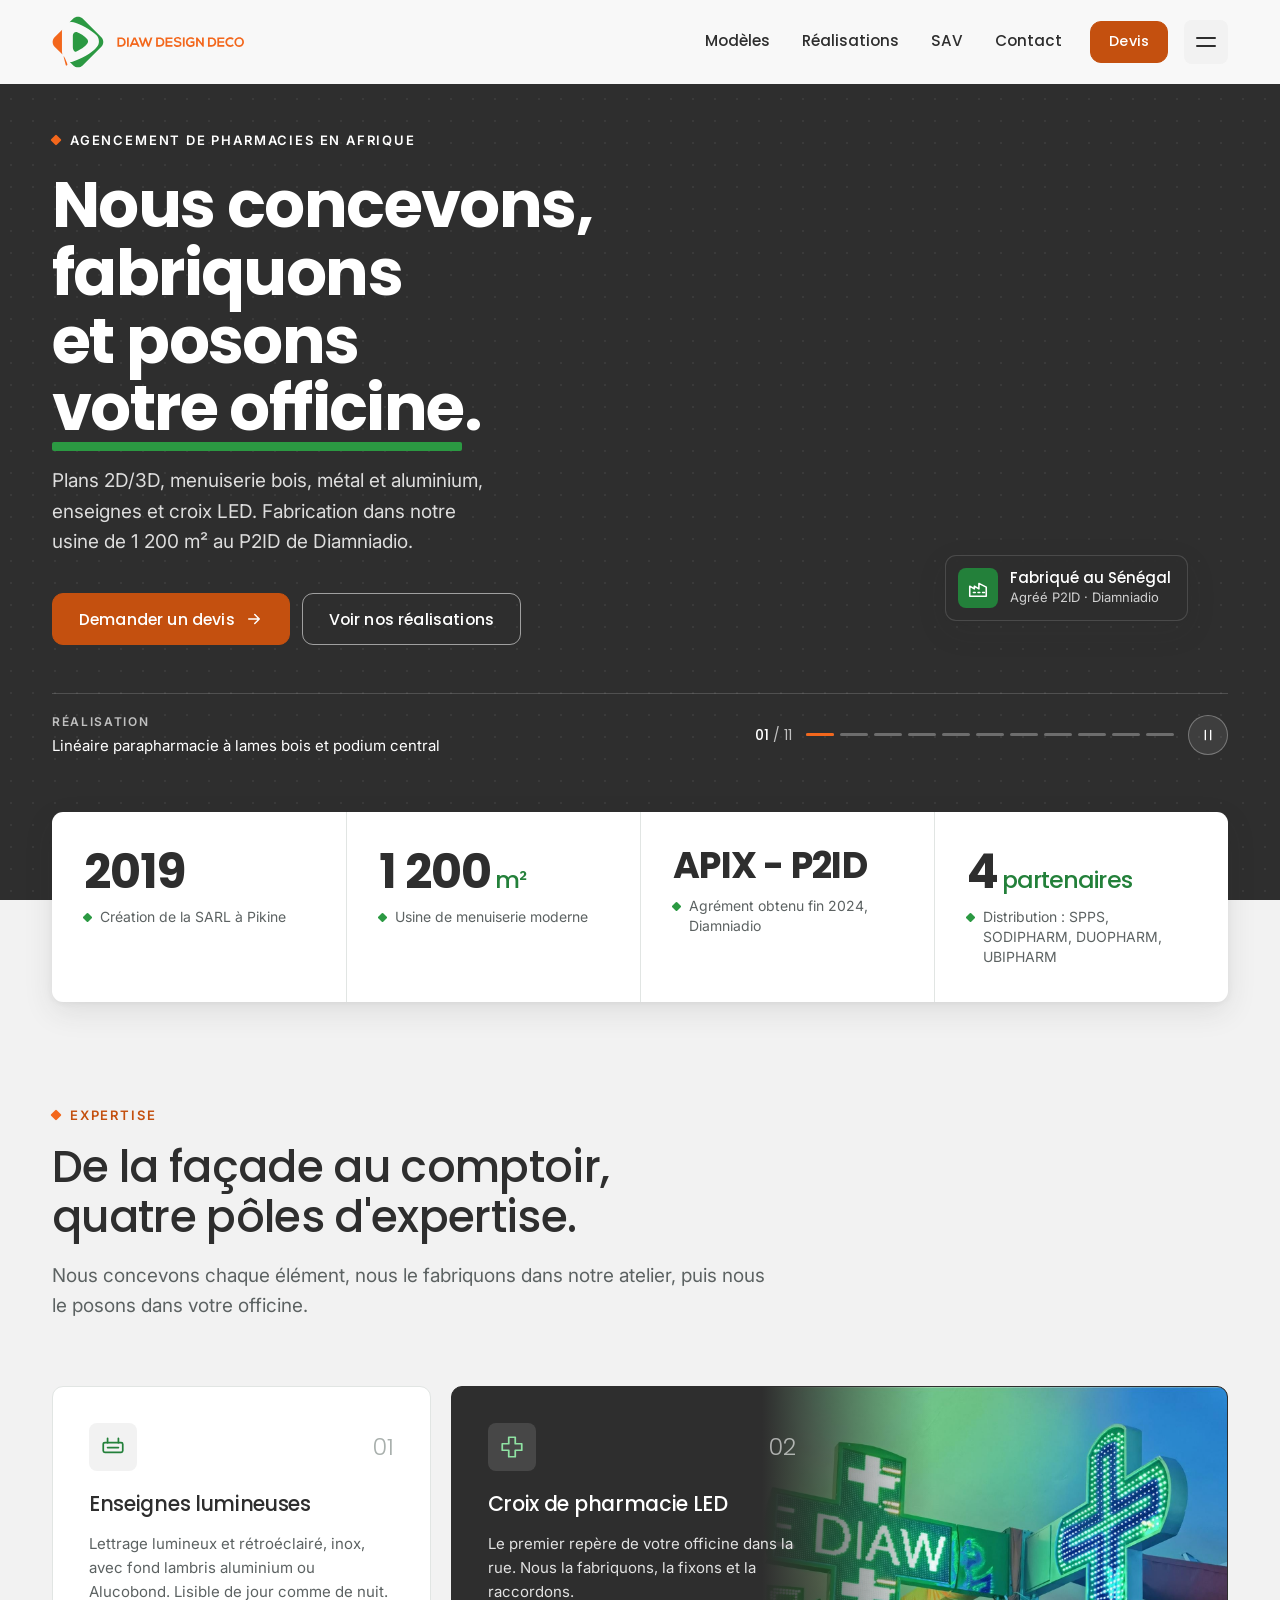
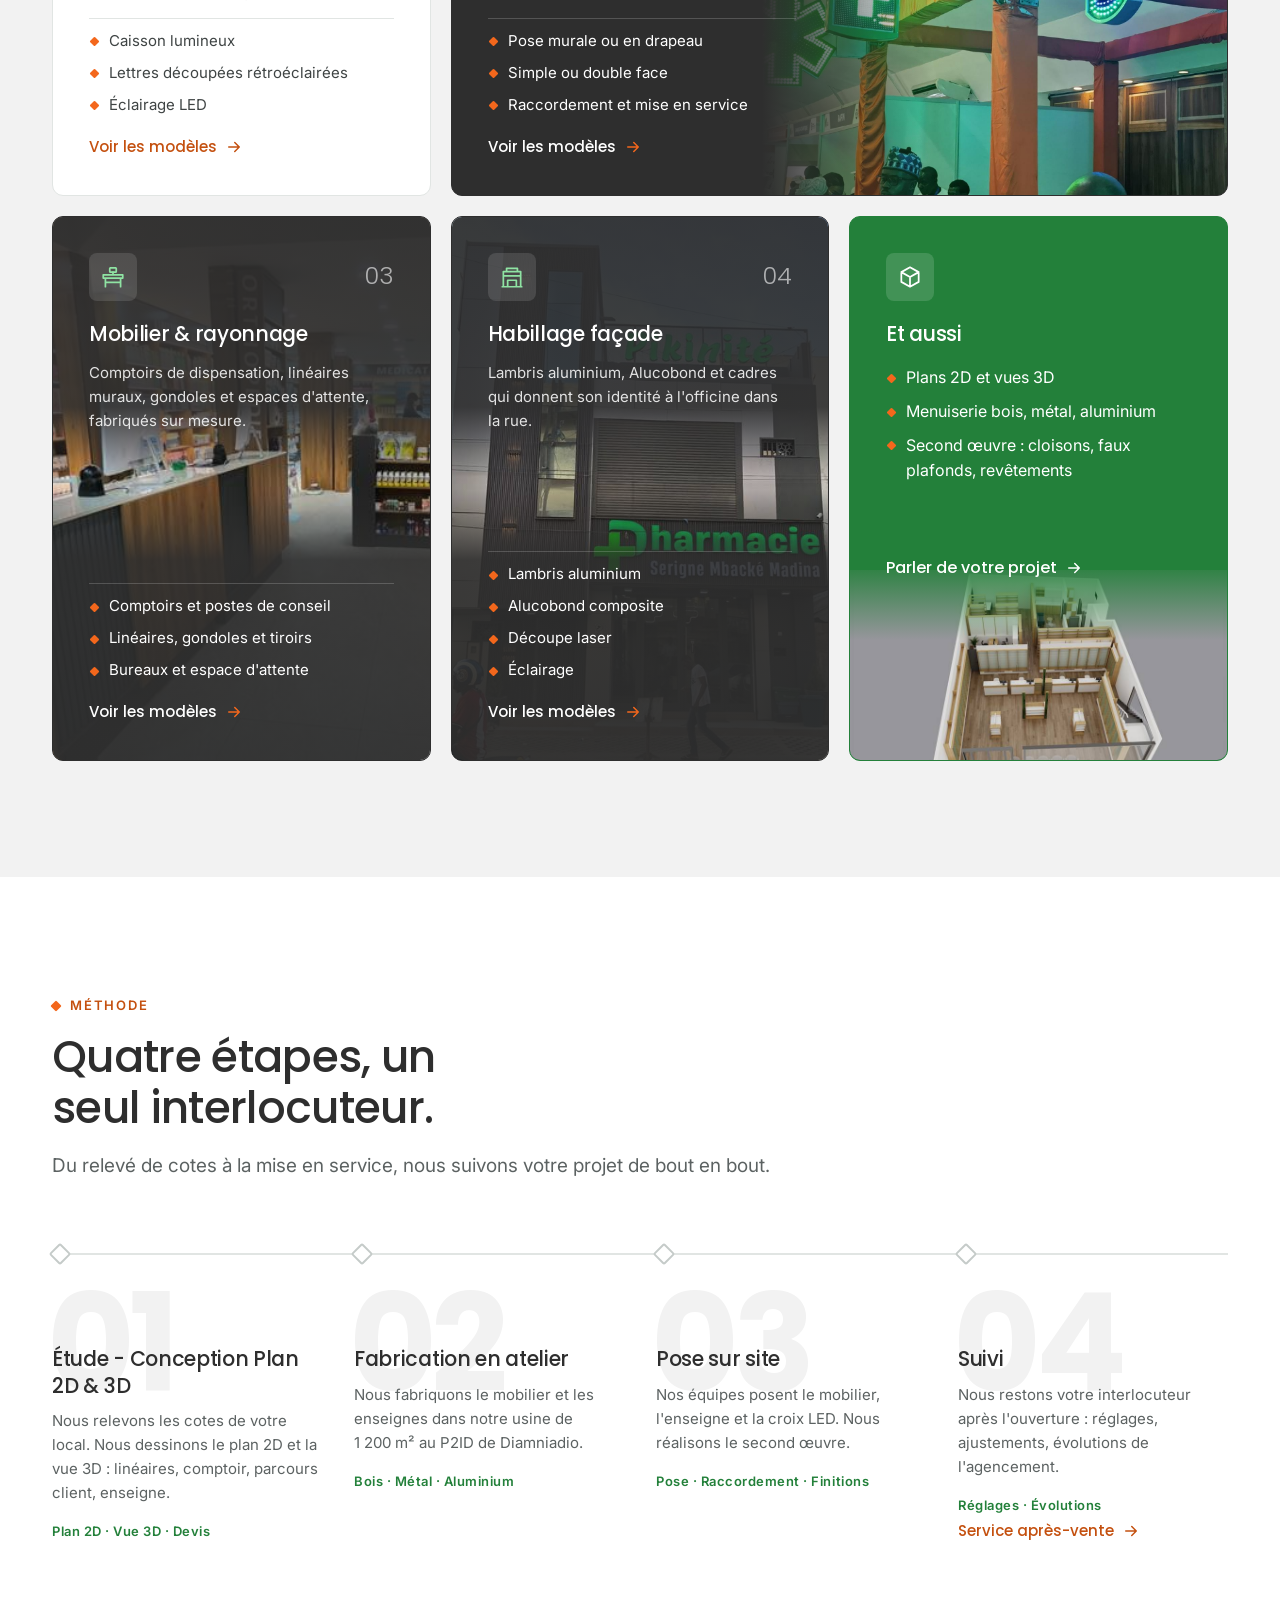
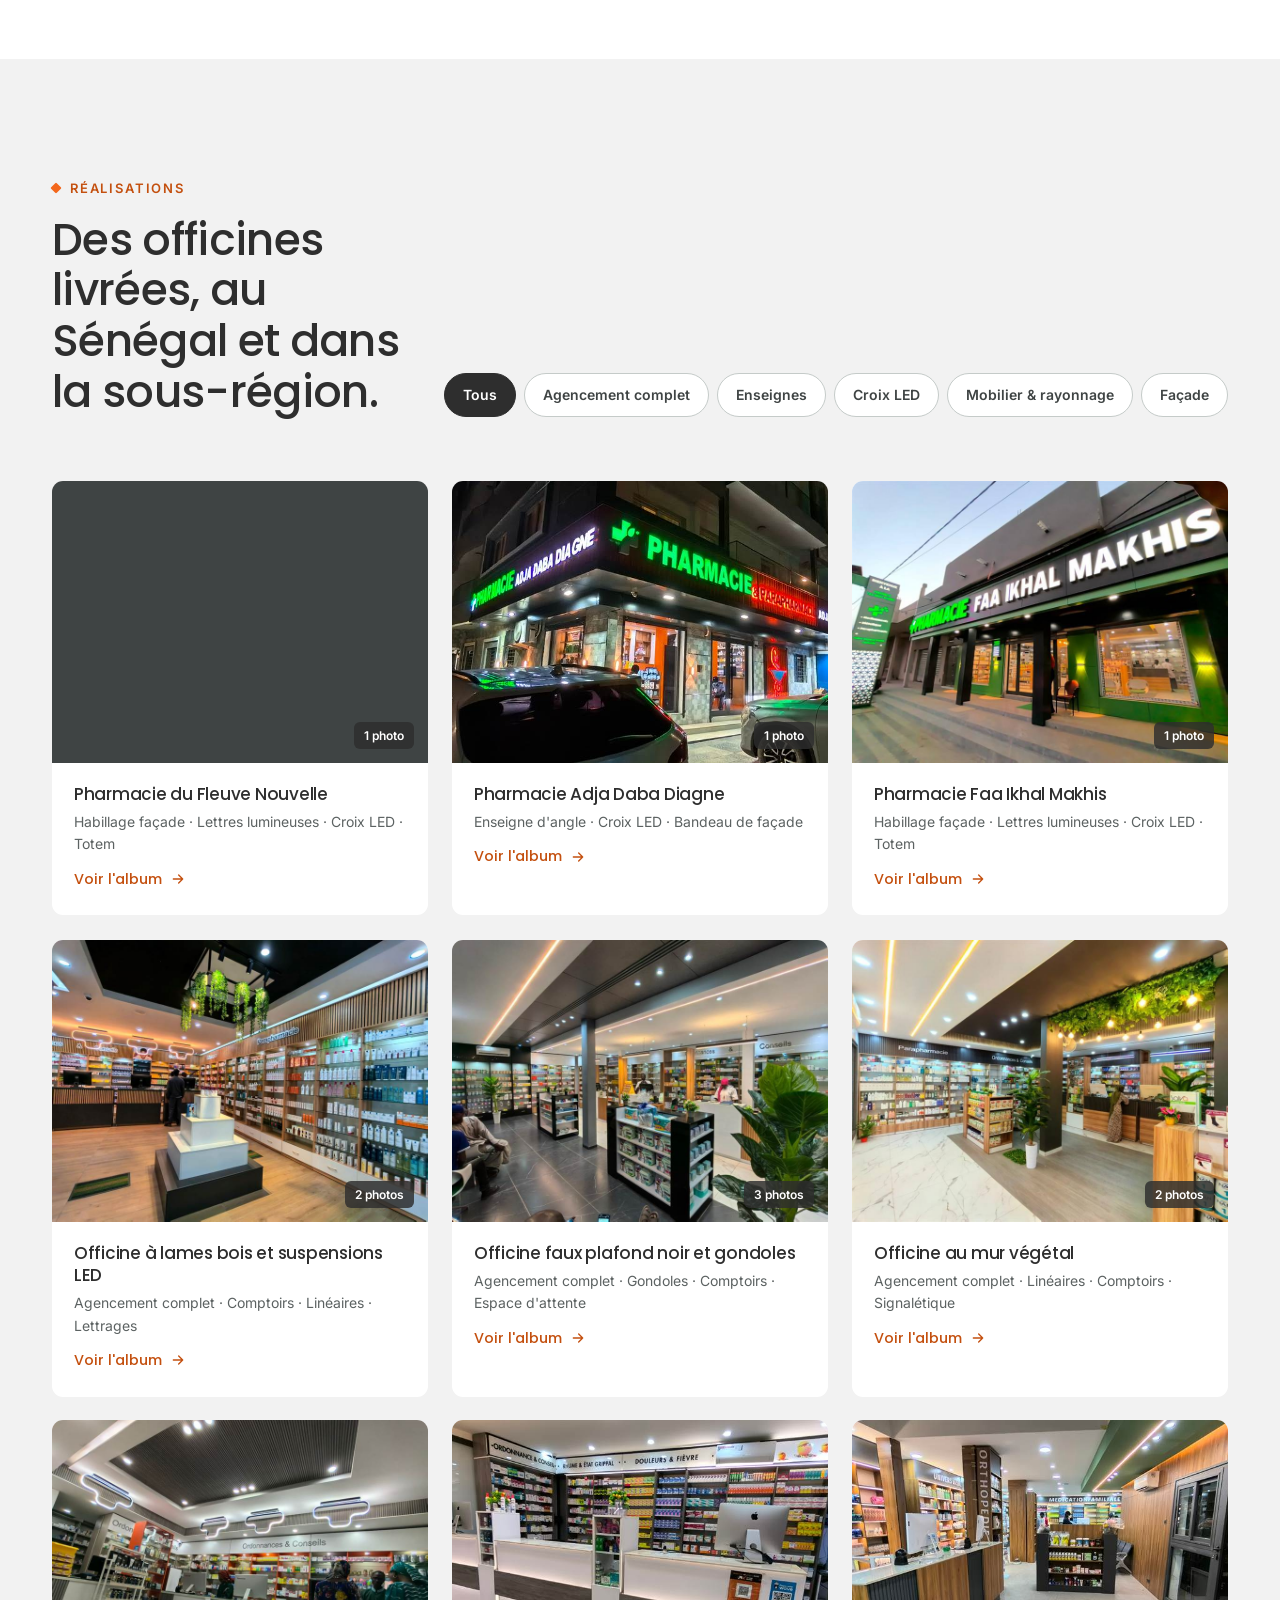
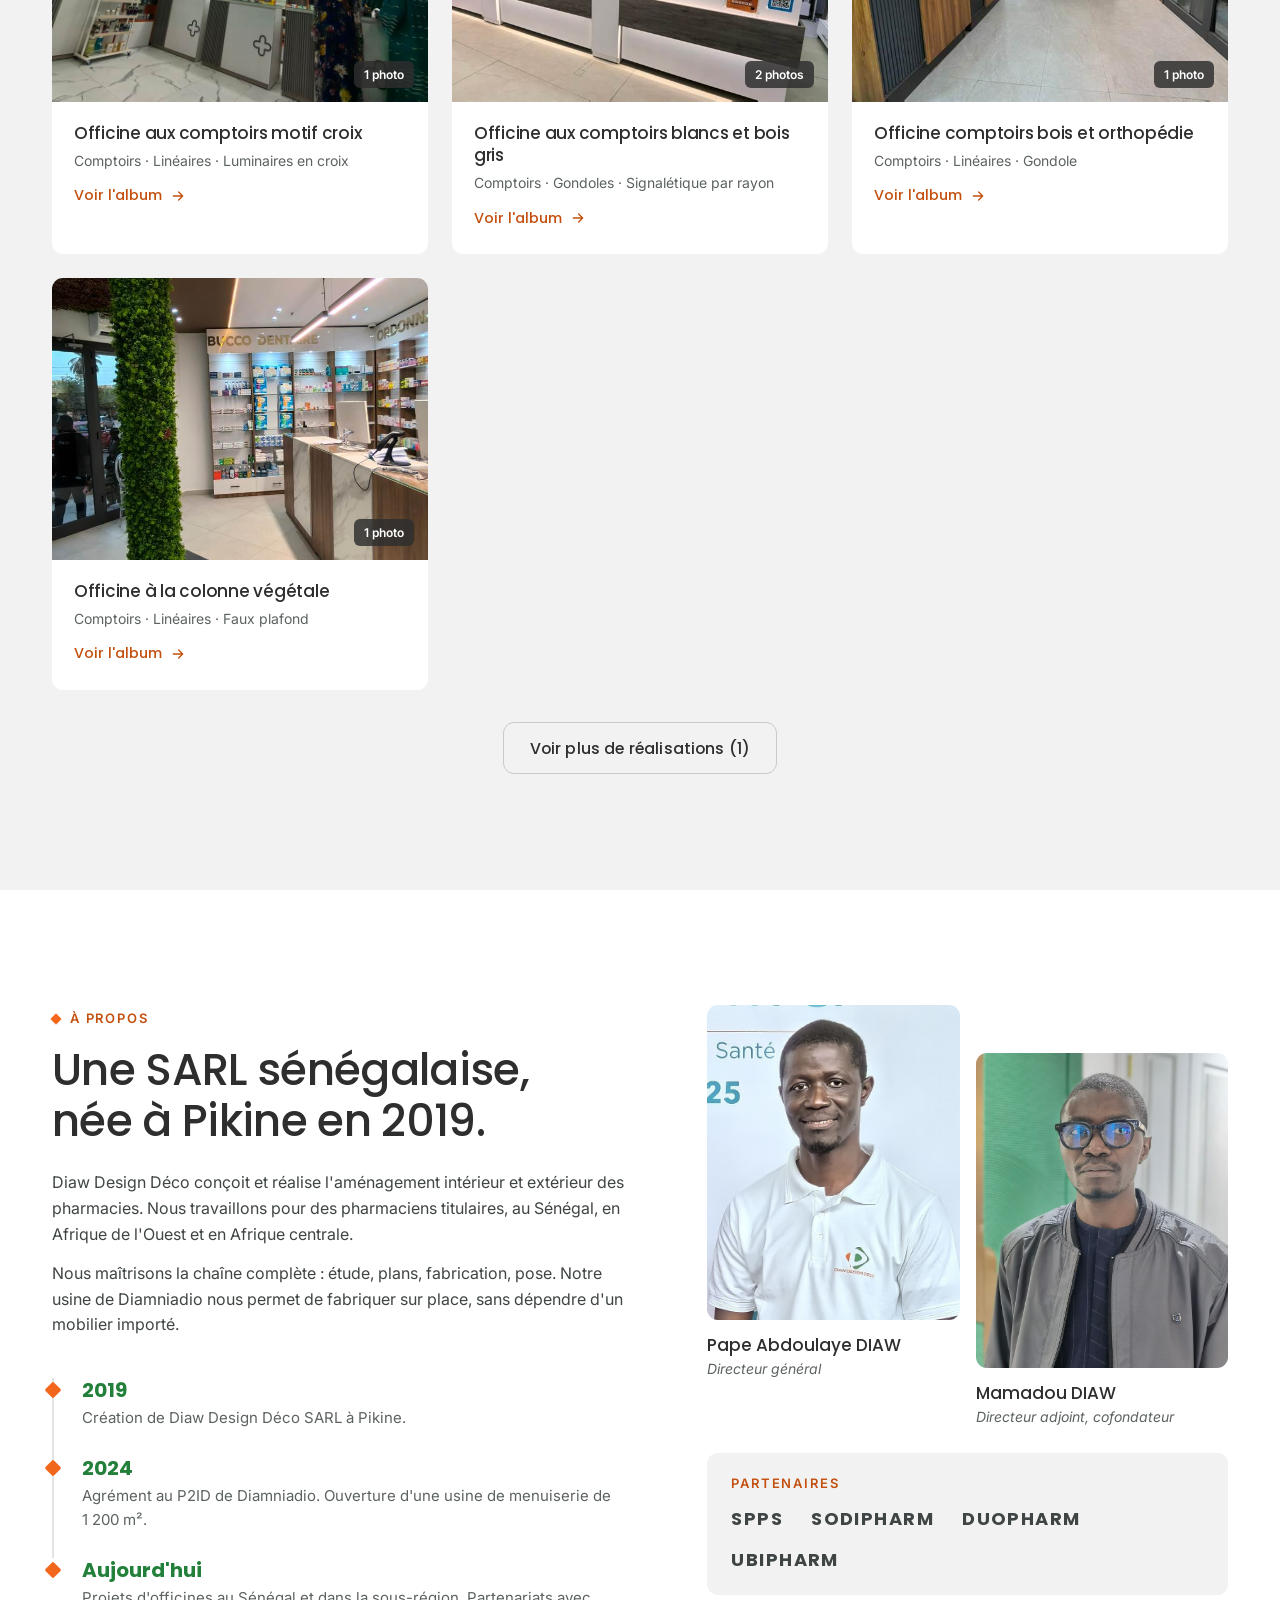
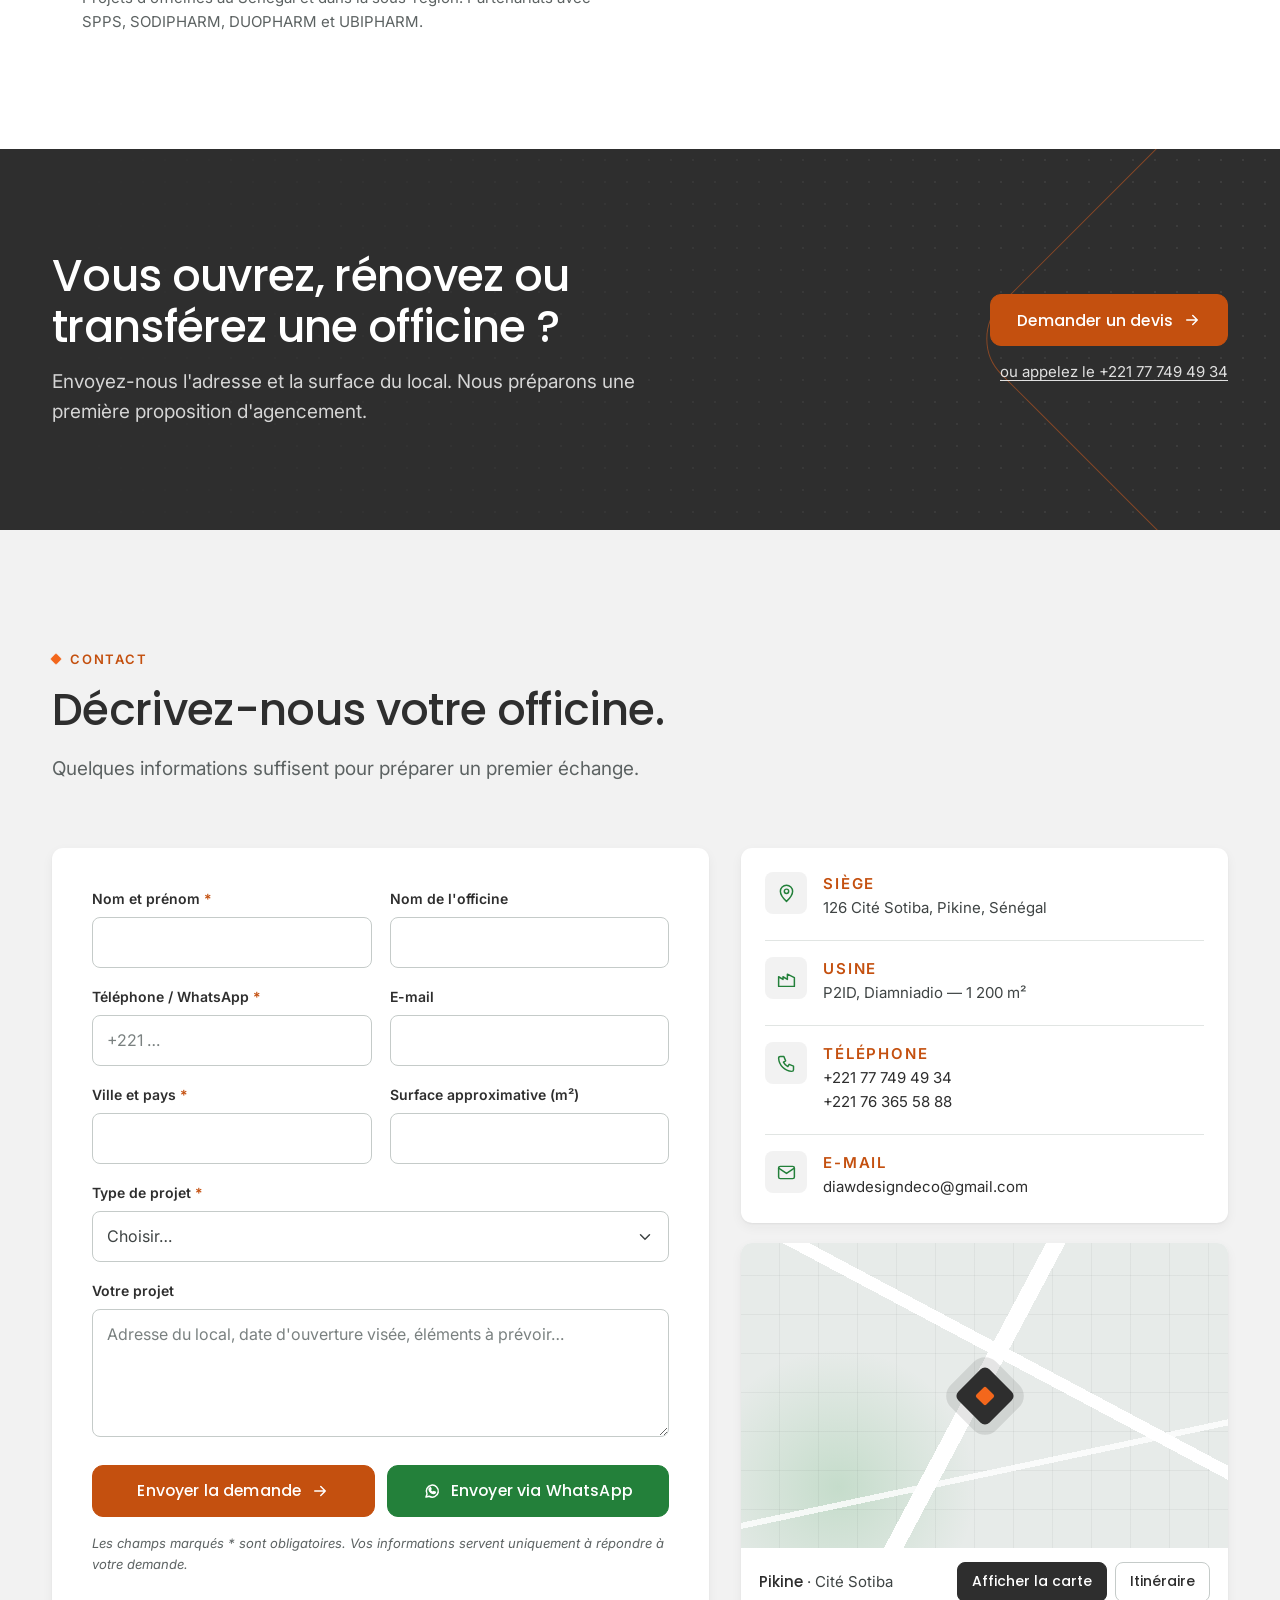
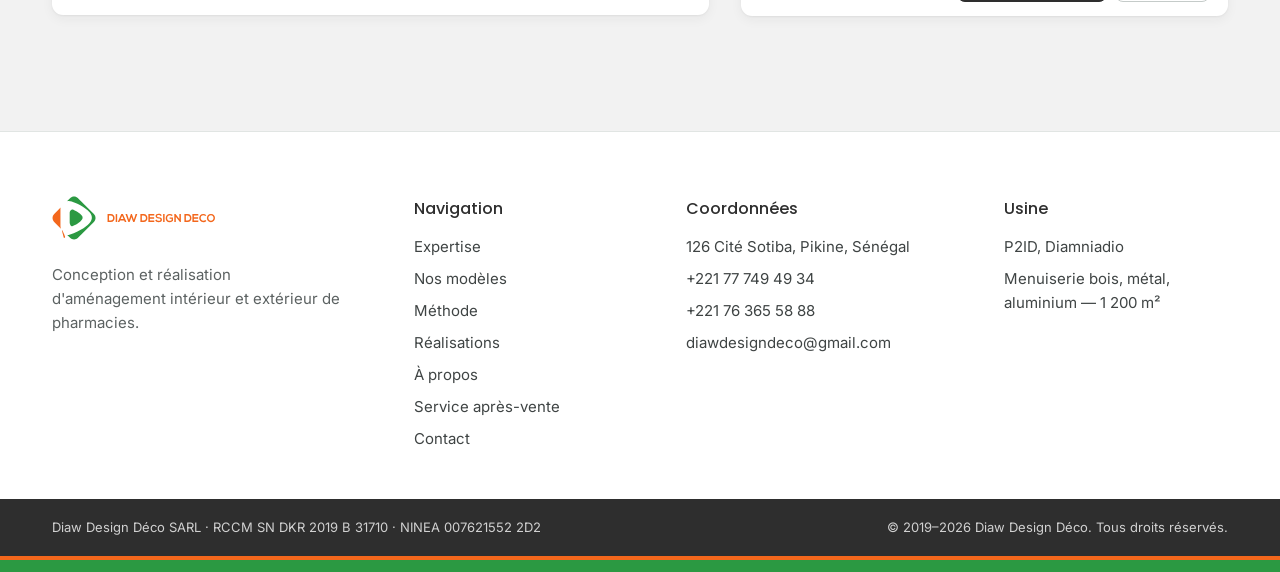
==== commit ec148fe4: "SAV : retrait de l'ajout de photos (formulaire en 3 étapes) Co-Authored-By: Claude Opus 5.5 <noreply" ====
--- a/index.html
+++ b/index.html
@@ -17,7 +17,7 @@
   <link rel="preconnect" href="https://fonts.gstatic.com" crossorigin>
   <link rel="stylesheet" href="https://fonts.googleapis.com/css2?family=Inter:ital,wght@0,400;0,600;0,700;1,400&family=Poppins:wght@300;400;500;700&display=swap">
   <link rel="preload" as="image" href="assets/img/realisations/parapharmacie-podium-2-l.jpg" imagesrcset="assets/img/realisations/parapharmacie-podium-2-s.jpg 800w, assets/img/realisations/parapharmacie-podium-2-l.jpg 1600w" imagesizes="100vw" fetchpriority="high">
-  <link rel="stylesheet" href="assets/css/main.css?v=20261021">
+  <link rel="stylesheet" href="assets/css/main.css?v=20261021b">
 
   <script type="application/ld+json">
   {
@@ -588,8 +588,8 @@
     <svg viewBox="0 0 24 24" aria-hidden="true"><path d="M4 20l1.4-4A8 8 0 1 1 8.3 19z"/><path d="M9 9.5c.5 2.2 2.3 4 4.5 4.5l1-1.2 2 .9c-.3 1.2-1.3 1.8-2.5 1.6A7 7 0 0 1 8.2 10c-.2-1.2.4-2.2 1.6-2.5l.9 2z"/></svg>
   </a>
 
-  <script src="assets/js/donnees.js?v=20261021" defer></script>
-  <script src="assets/js/main.js?v=20261021" defer></script>
-  <script src="assets/js/realisations.js?v=20261021" defer></script>
+  <script src="assets/js/donnees.js?v=20261021b" defer></script>
+  <script src="assets/js/main.js?v=20261021b" defer></script>
+  <script src="assets/js/realisations.js?v=20261021b" defer></script>
 </body>
 </html>
--- a/assets/css/main.css
+++ b/assets/css/main.css
@@ -1076,7 +1076,7 @@
   .lightbox__next { grid-column: 2; grid-row: 2; justify-self: start; }
 }
 
-/* ---------- 21. SAV : choix multiple et photos ---------- */
+/* ---------- 21. SAV : choix multiple ---------- */
 .sav__help { margin-top: -8px; font-size: .875rem; color: var(--text-muted); }
 .choice__inner { position: relative; }
 .choice__check {
@@ -1091,31 +1091,10 @@
 .problem-groups { display: grid; gap: 18px; }
 .problem-group { display: grid; gap: 10px; padding: 16px; background: var(--gray-light); border-radius: var(--radius); }
 .problem-group__title { font-family: var(--font-title); font-weight: 500; font-size: .95rem; color: var(--text-strong); }
-
-.photo-drop {
-  display: flex; align-items: center; gap: 14px; padding: 18px 20px; cursor: pointer;
-  border: 1.5px dashed var(--line-strong); border-radius: var(--radius); background: var(--white);
-  transition: border-color .2s, background-color .2s;
-}
-.photo-drop:hover { border-color: var(--green-text); background: #F6FBF7; }
-#s-photos:focus-visible + .photo-drop { outline: 3px solid var(--orange); outline-offset: 2px; }
-.photo-drop svg { flex: none; width: 36px; height: 36px; fill: none; stroke: var(--green-text); stroke-width: 1.6; stroke-linecap: round; stroke-linejoin: round; }
-.photo-drop strong { display: block; font-family: var(--font-title); font-weight: 500; color: var(--text-strong); }
-.photo-drop span span { display: block; font-size: .875rem; color: var(--text-muted); }
-.photo-list { display: grid; grid-template-columns: repeat(auto-fill, minmax(96px, 1fr)); gap: 10px; }
-.photo-list:empty { display: none; }
-.photo-item { position: relative; aspect-ratio: 1; overflow: hidden; border-radius: var(--radius-sm); background: var(--gray-light); }
-.photo-item img { width: 100%; height: 100%; object-fit: cover; }
-.photo-item__del {
-  position: absolute; top: 6px; right: 6px; display: grid; place-items: center; width: 30px; height: 30px; padding: 0;
-  color: var(--white); background: rgba(46, 46, 46, .82); border: 0; border-radius: 50%;
-}
-.photo-item__del svg { width: 14px; height: 14px; fill: none; stroke: currentColor; stroke-width: 2.4; stroke-linecap: round; }
-.photo-item__size { position: absolute; left: 6px; bottom: 6px; padding: 2px 6px; font-size: .6875rem; color: var(--white); background: rgba(46, 46, 46, .75); border-radius: 4px; }
-.sav__photo-status:empty { display: none; }
-.sav__photo-status { padding: 10px 14px; border-radius: var(--radius-sm); font-size: .9375rem; }
-.sav__photo-status.is-ok { color: #1B6A2F; background: #E8F4EB; }
-.sav__photo-status.is-warn { color: #9A3E0B; background: #FDEEE6; }
+.sav__status:empty { display: none; }
+.sav__status { padding: 10px 14px; border-radius: var(--radius-sm); font-size: .9375rem; }
+.sav__status.is-ok { color: #1B6A2F; background: #E8F4EB; }
+.sav__status.is-warn { color: #9A3E0B; background: #FDEEE6; }
 .sav__done-actions .btn[hidden] { display: none; }
 
 /* Carte « Et aussi » : vue 3D d'une officine sous le texte */
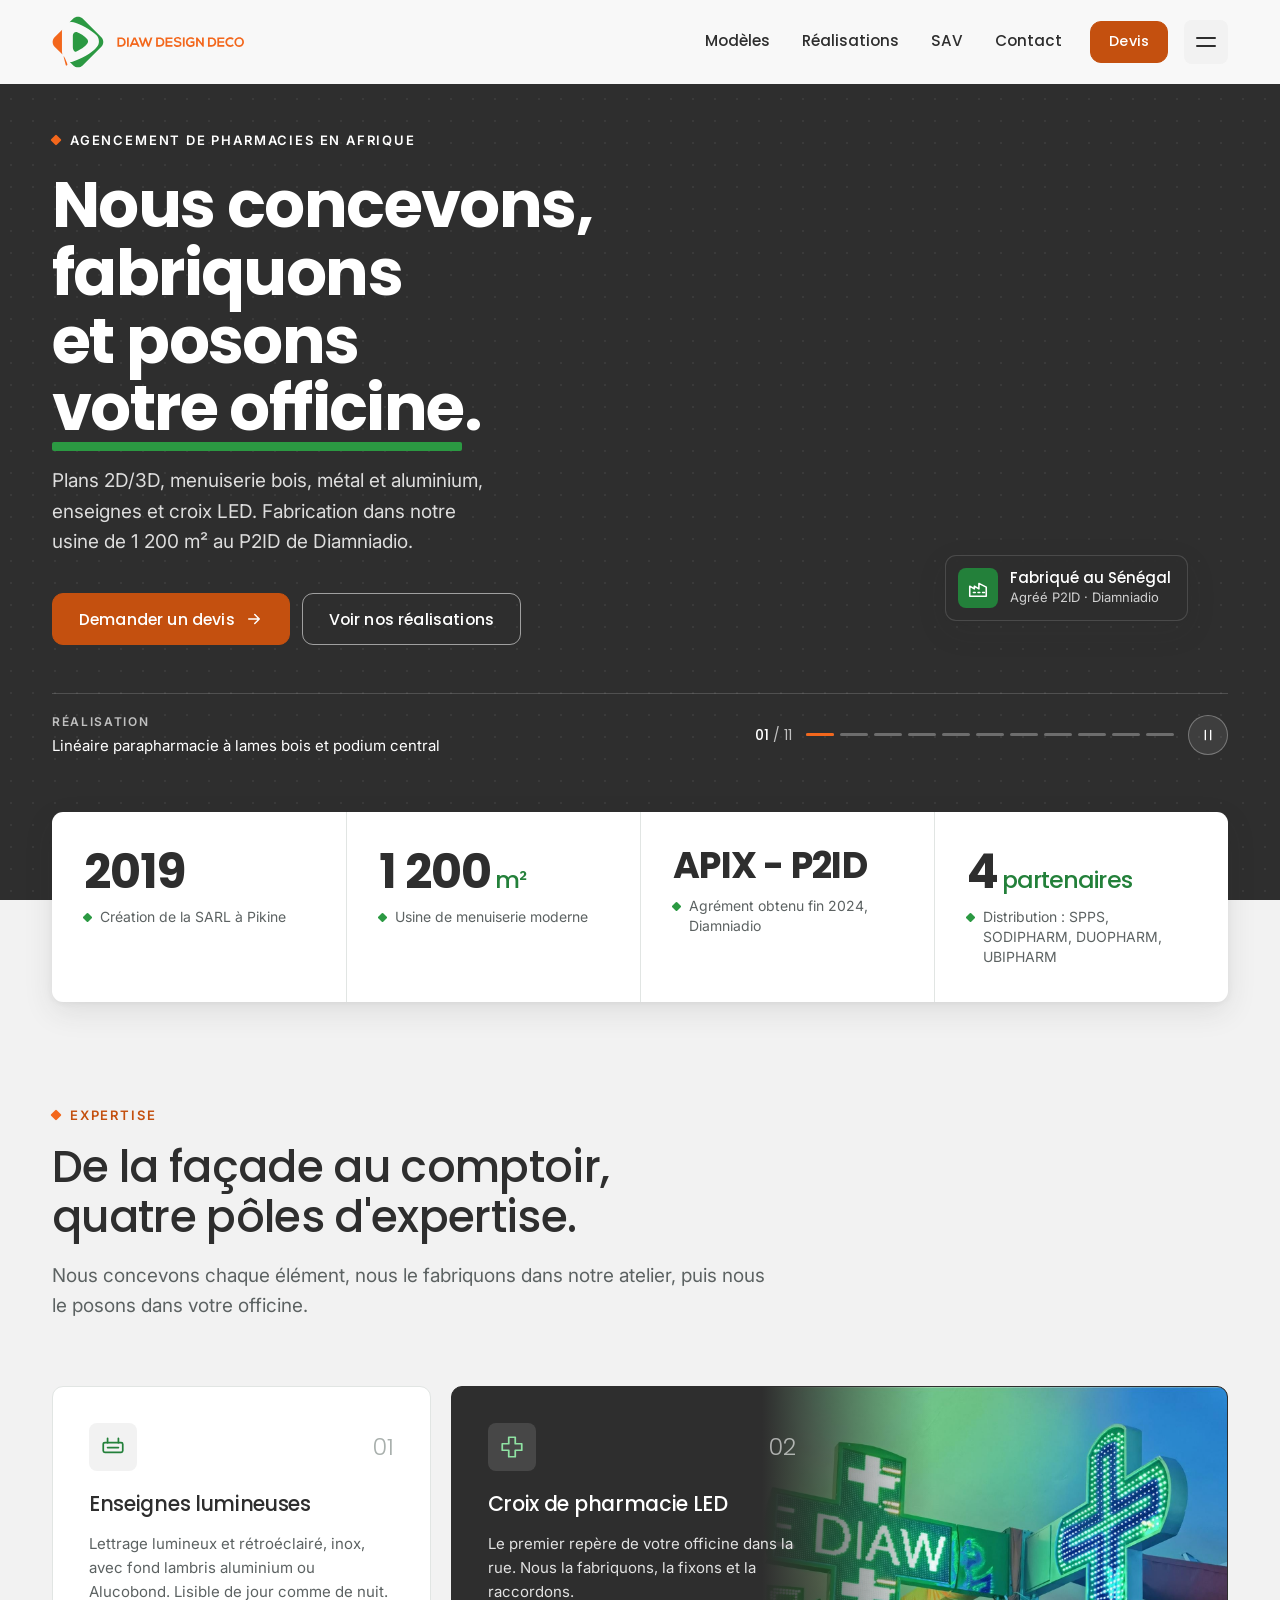
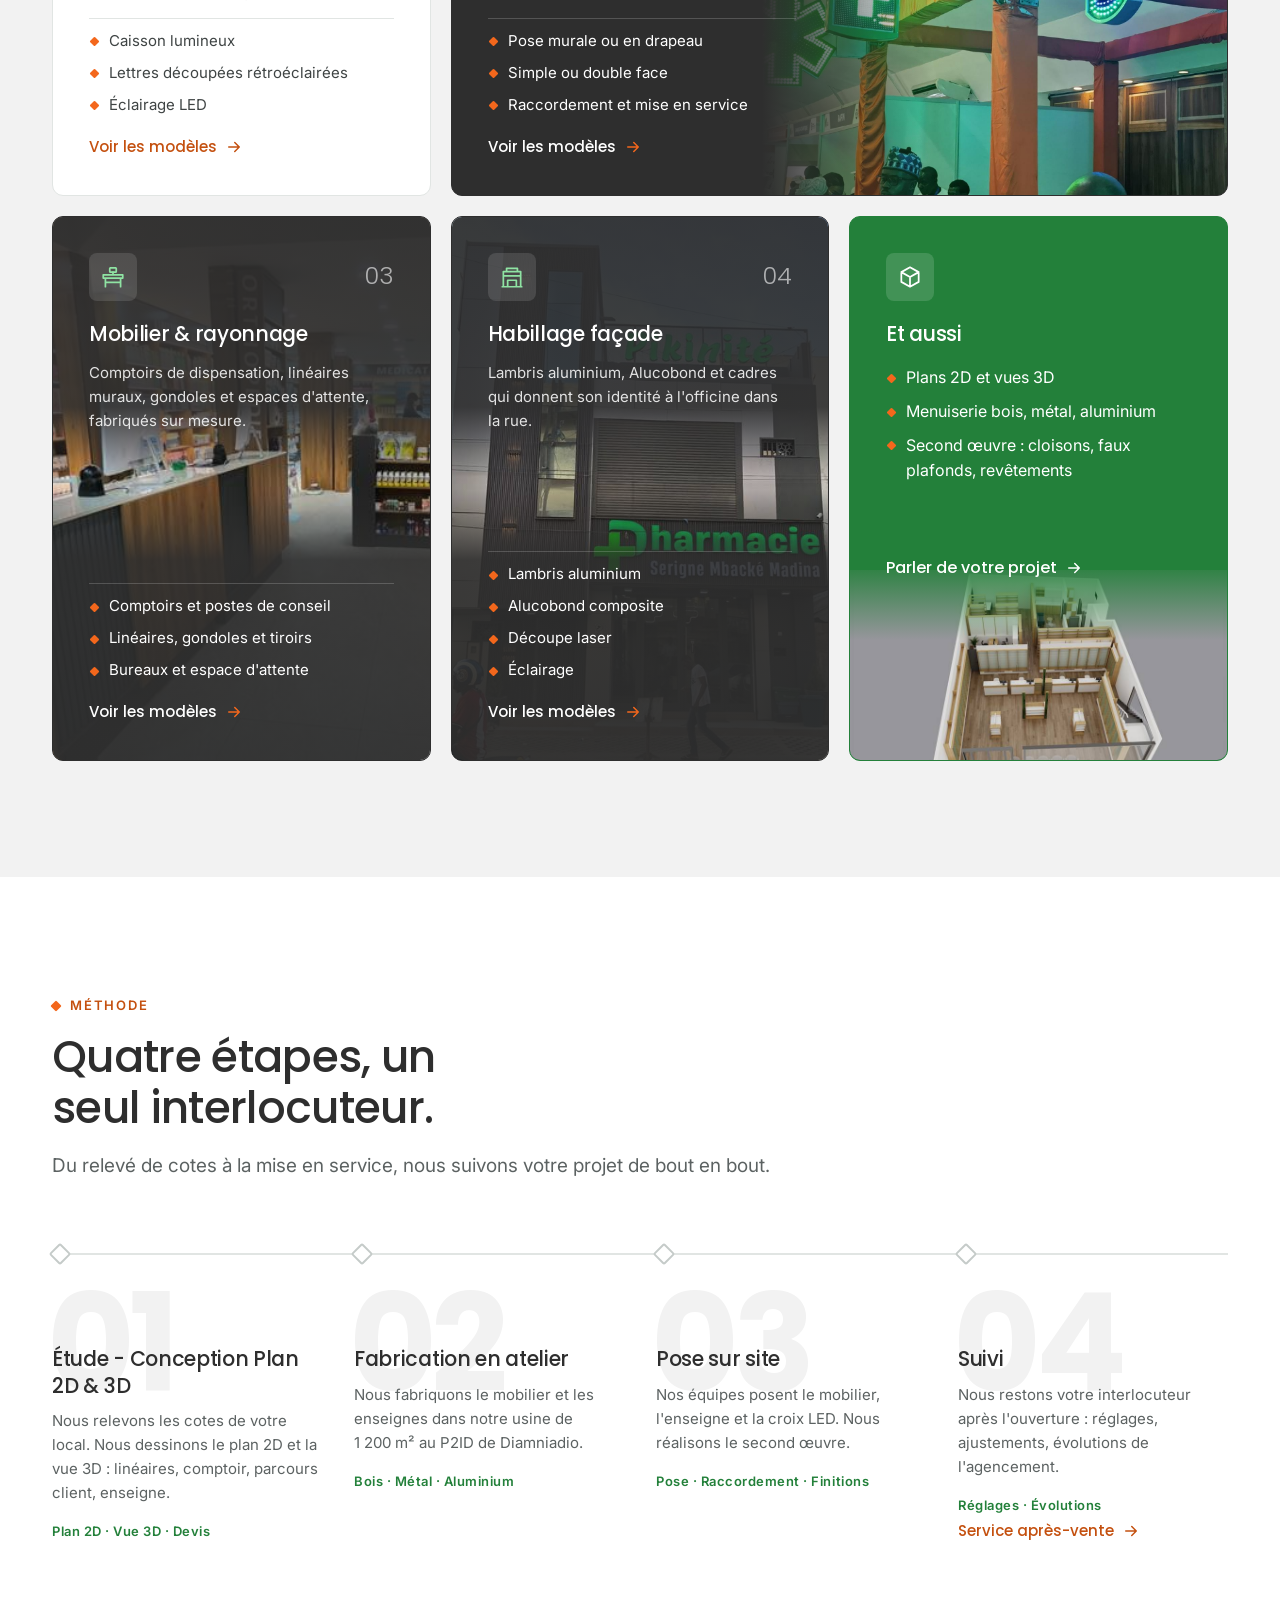
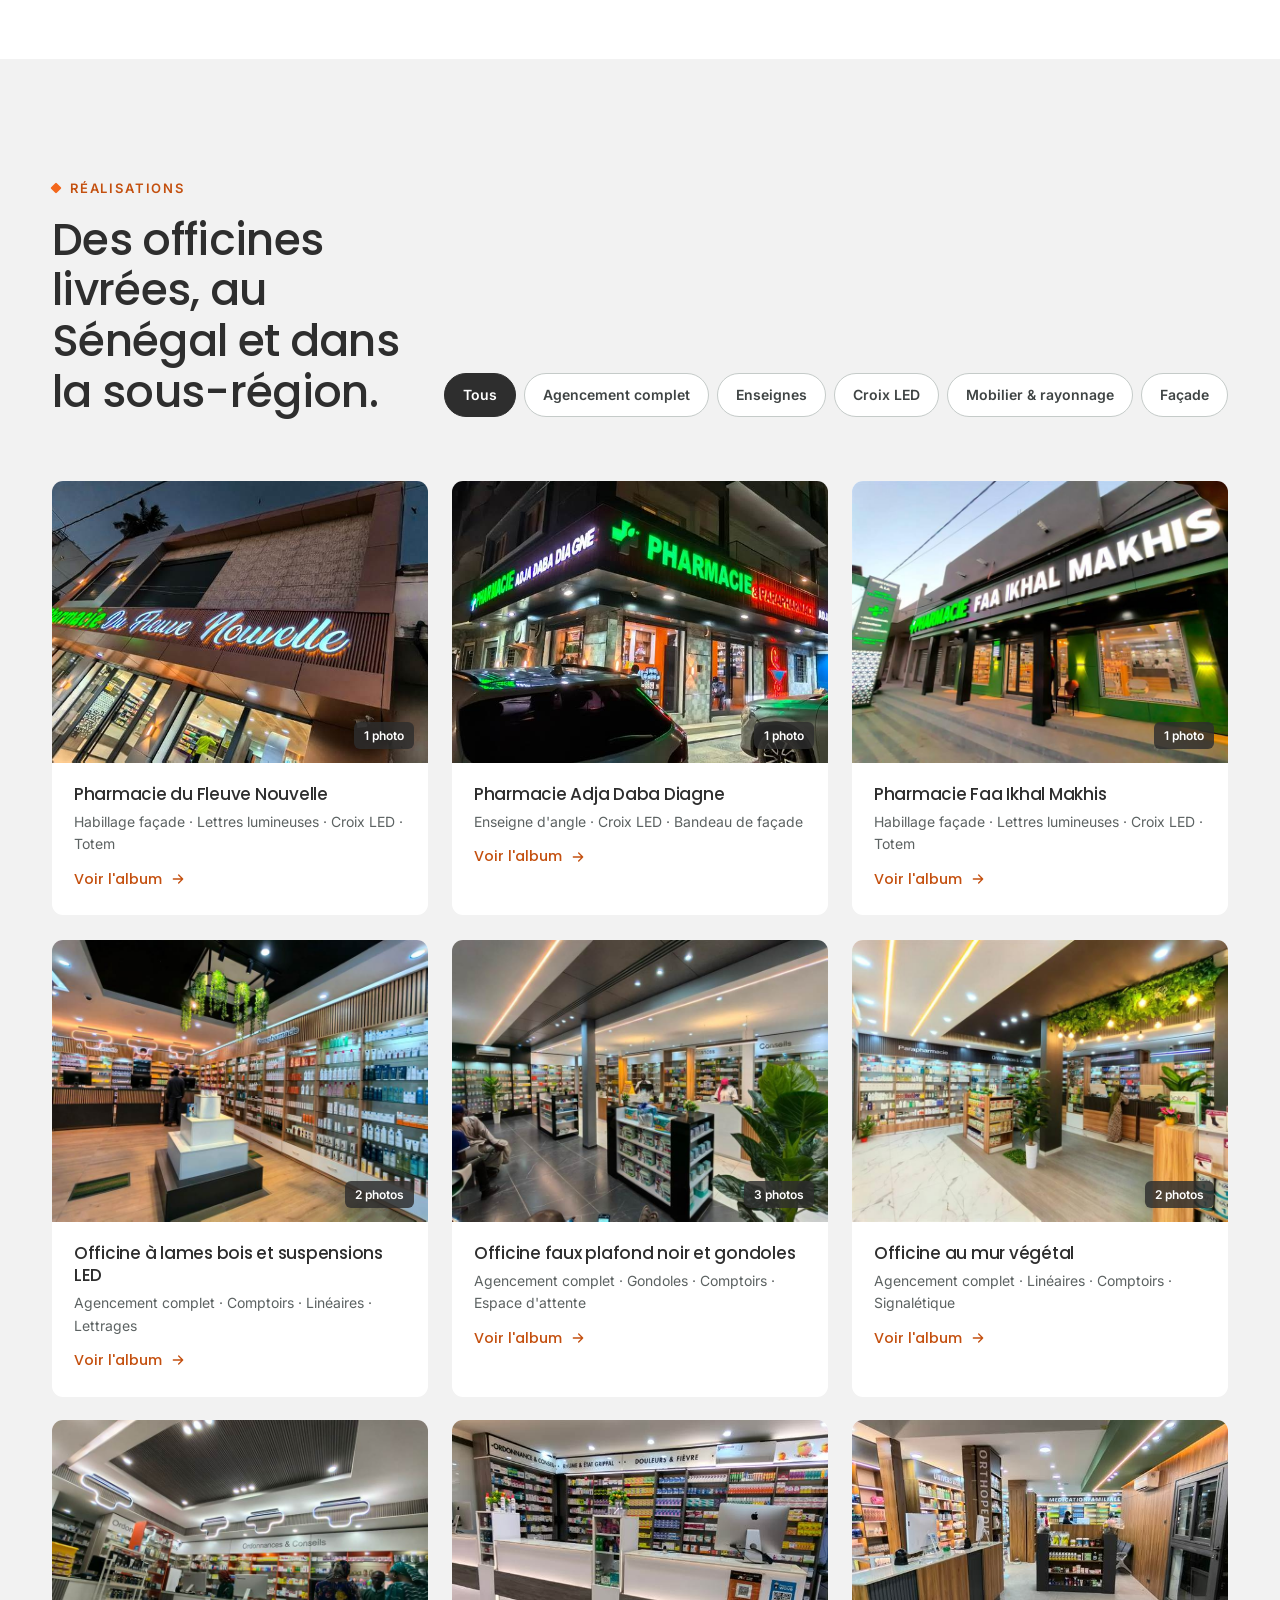
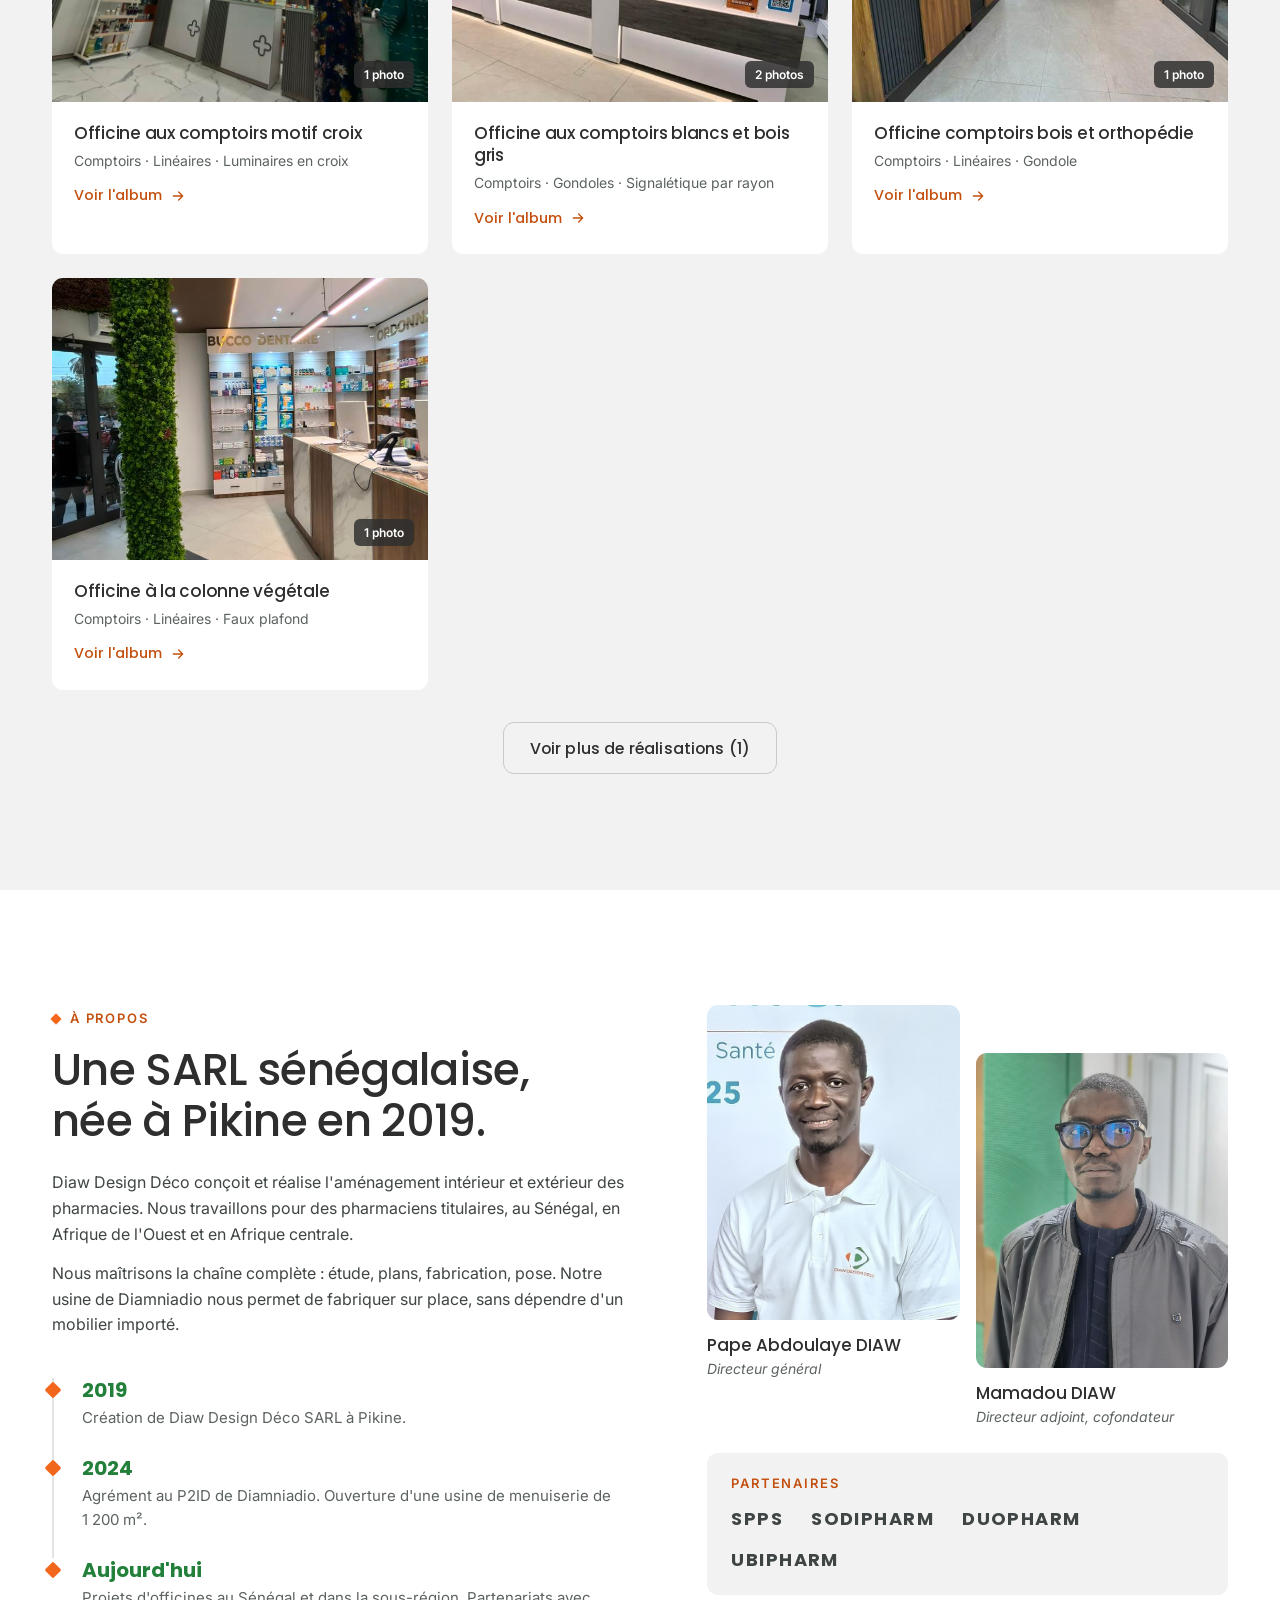
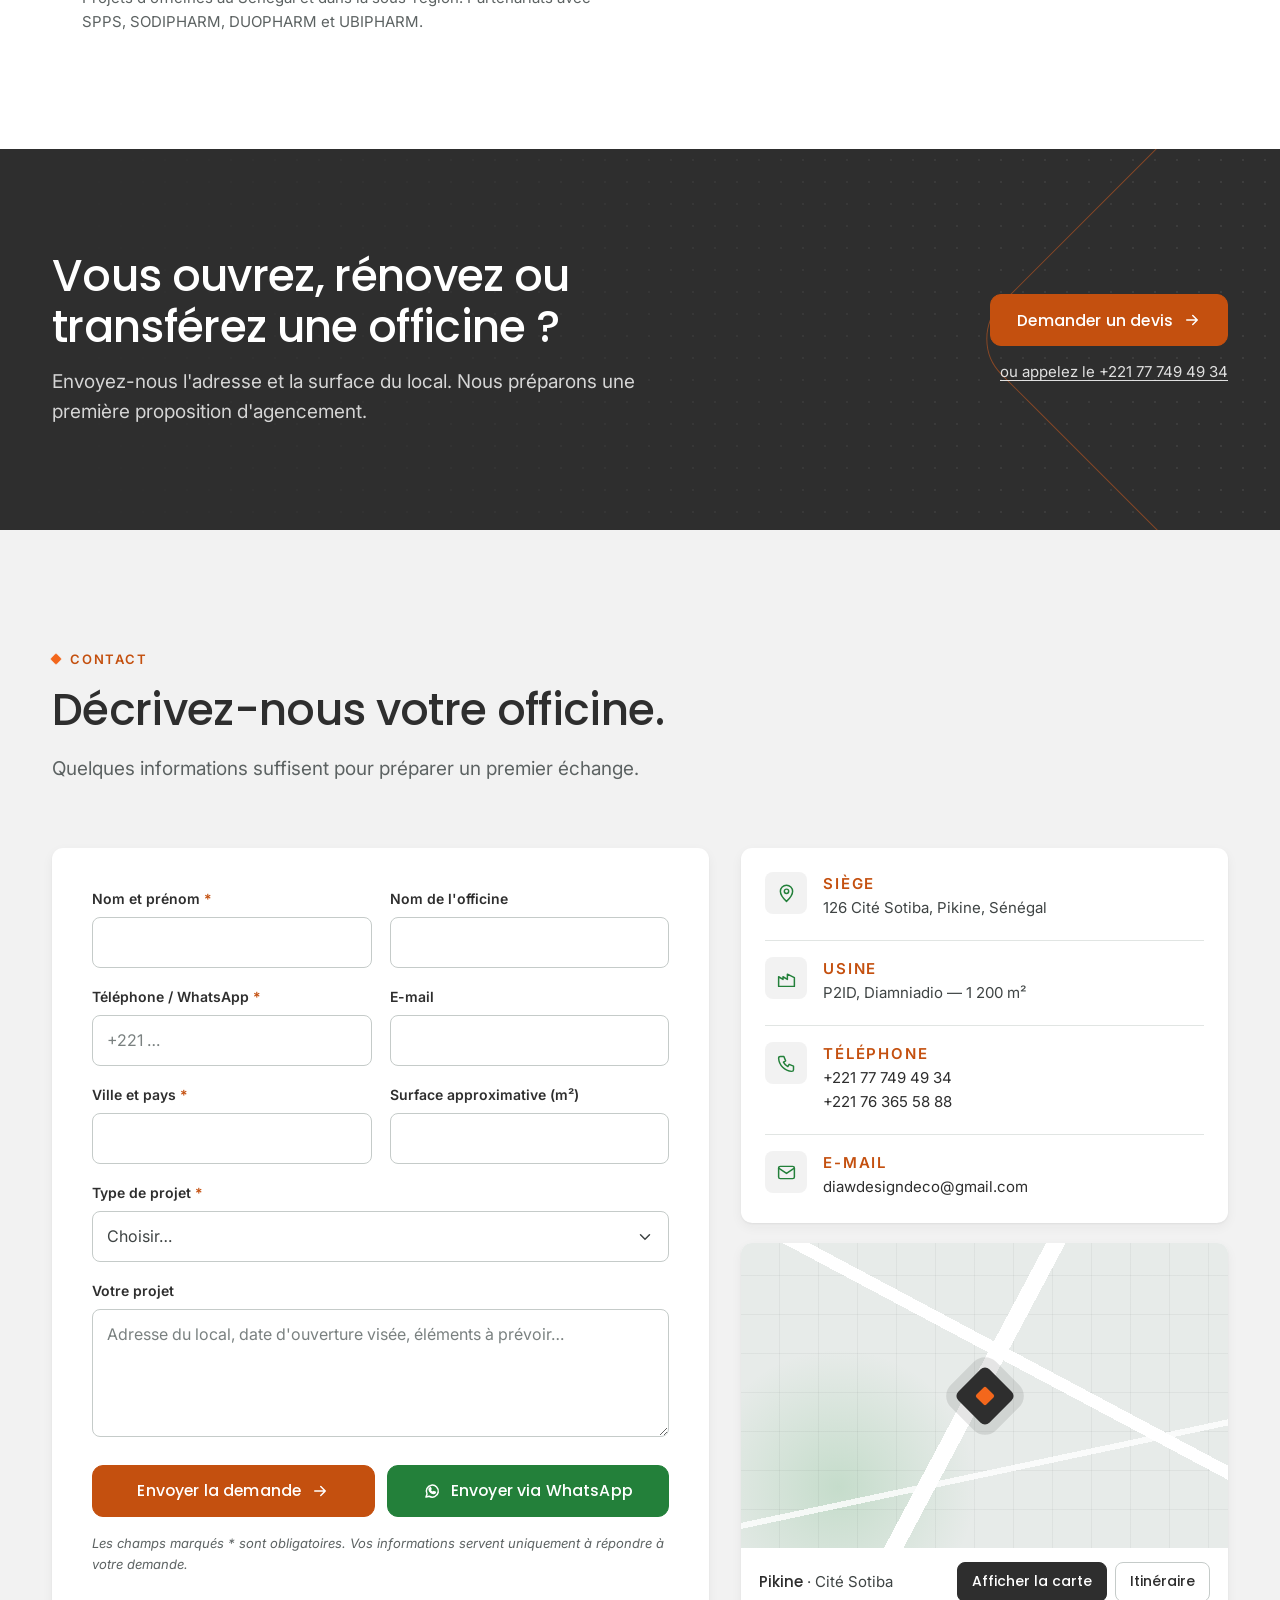
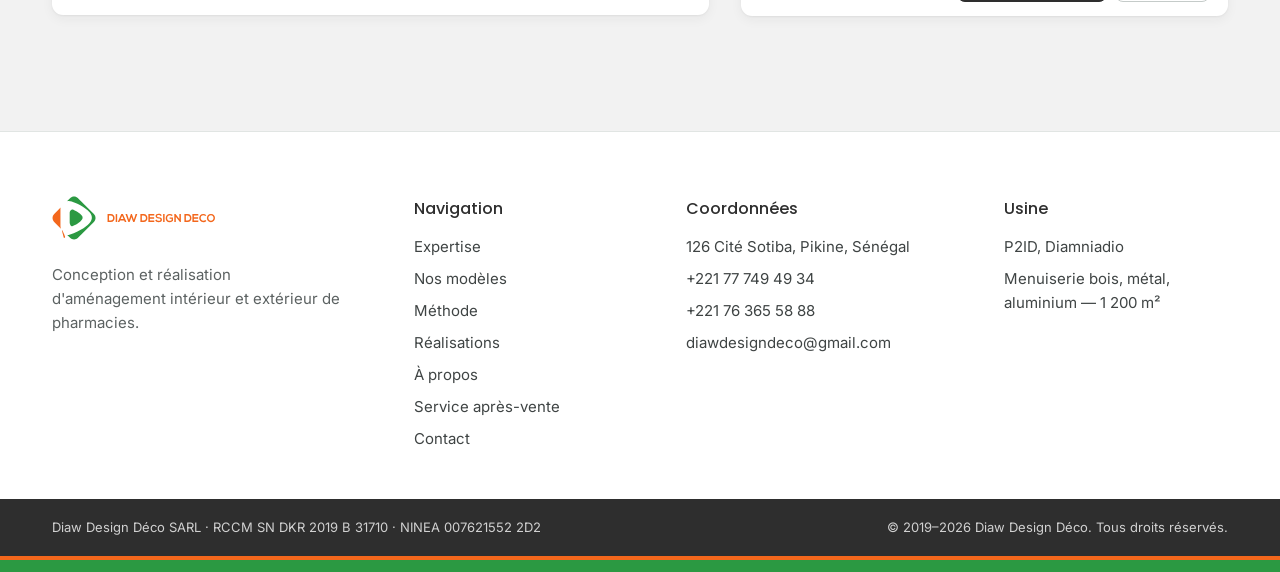
==== commit d490bfdd: "Accueil : section Témoignages (3 avis, masquée tant que vide) + collection admin Co-Authored-By: Cla" ====
--- a/index.html
+++ b/index.html
@@ -17,7 +17,7 @@
   <link rel="preconnect" href="https://fonts.gstatic.com" crossorigin>
   <link rel="stylesheet" href="https://fonts.googleapis.com/css2?family=Inter:ital,wght@0,400;0,600;0,700;1,400&family=Poppins:wght@300;400;500;700&display=swap">
   <link rel="preload" as="image" href="assets/img/realisations/parapharmacie-podium-2-l.jpg" imagesrcset="assets/img/realisations/parapharmacie-podium-2-s.jpg 800w, assets/img/realisations/parapharmacie-podium-2-l.jpg 1600w" imagesizes="100vw" fetchpriority="high">
-  <link rel="stylesheet" href="assets/css/main.css?v=20261021b">
+  <link rel="stylesheet" href="assets/css/main.css?v=20261021c">
 
   <script type="application/ld+json">
   {
@@ -356,16 +356,18 @@
           <button class="btn btn--outline-dark" type="button" data-projects-more hidden>Voir plus de réalisations</button>
         </div>
         <noscript><p class="section__lead">Activez JavaScript pour afficher nos réalisations.</p></noscript>
-
-        <!-- TÉMOIGNAGE (masqué tant qu'il n'y a pas de témoignage réel) — retirer les commentaires pour l'activer.
-        <figure class="testimonial reveal">
-          <blockquote><p>« Citation exacte du pharmacien. »</p></blockquote>
-          <figcaption><strong>Dr Prénom Nom</strong> · Pharmacie X, Ville</figcaption>
-          <dl class="testimonial__stats">
-            <div><dt>Chiffre réel</dt><dd>Résultat mesuré</dd></div>
-          </dl>
-        </figure>
-        -->
+      </div>
+    </section>
+
+    <!-- ============ TÉMOIGNAGES ============ -->
+    <!-- Contenu : data/temoignages.json (modifiable depuis /admin). Section masquée tant que la liste est vide. -->
+    <section class="section testimonials" id="temoignages" aria-labelledby="temoignages-title" hidden data-testimonials>
+      <div class="container">
+        <header class="section__head reveal">
+          <p class="eyebrow"><span class="lozenge" aria-hidden="true"></span>Témoignages</p>
+          <h2 id="temoignages-title">Ils nous ont confié leur officine.</h2>
+        </header>
+        <ul class="testimonials__grid" data-testimonials-list></ul>
       </div>
     </section>
 
@@ -588,8 +590,9 @@
     <svg viewBox="0 0 24 24" aria-hidden="true"><path d="M4 20l1.4-4A8 8 0 1 1 8.3 19z"/><path d="M9 9.5c.5 2.2 2.3 4 4.5 4.5l1-1.2 2 .9c-.3 1.2-1.3 1.8-2.5 1.6A7 7 0 0 1 8.2 10c-.2-1.2.4-2.2 1.6-2.5l.9 2z"/></svg>
   </a>
 
-  <script src="assets/js/donnees.js?v=20261021b" defer></script>
-  <script src="assets/js/main.js?v=20261021b" defer></script>
-  <script src="assets/js/realisations.js?v=20261021b" defer></script>
+  <script src="assets/js/donnees.js?v=20261021c" defer></script>
+  <script src="assets/js/main.js?v=20261021c" defer></script>
+  <script src="assets/js/realisations.js?v=20261021c" defer></script>
+  <script src="assets/js/temoignages.js?v=20261021c" defer></script>
 </body>
 </html>
--- a/assets/css/main.css
+++ b/assets/css/main.css
@@ -1141,3 +1141,27 @@
 #pole-mobilier .card--photo__bg { object-position: 30% 60%; }
 @media (min-width: 1024px) { .hero__aside { align-self: end; } }
 .stat__value--mid { font-size: clamp(1.35rem, 1rem + 1.6vw, 2.4rem); }
+
+/* ---------- 22. Témoignages ---------- */
+.testimonials[hidden] { display: none; }
+.testimonials__grid { display: grid; gap: 20px; }
+@media (min-width: 900px) { .testimonials__grid { grid-template-columns: repeat(3, 1fr); gap: 24px; } }
+.testimonial-card {
+  position: relative; display: flex; flex-direction: column; gap: 18px;
+  padding: 32px 28px 28px; background: var(--gray-light); border-radius: var(--radius);
+  border-top: 4px solid var(--green);
+}
+.testimonial-card::before {
+  content: "“"; position: absolute; top: 4px; right: 22px;
+  font-family: var(--font-title); font-weight: 700; font-size: 5rem; line-height: 1; color: rgba(43, 153, 66, .18);
+}
+.testimonial-card figure { display: flex; flex-direction: column; gap: 22px; flex: 1; }
+.testimonial-card blockquote p { font-size: 1.0625rem; line-height: 1.6; color: var(--text-strong); }
+.testimonial-card__who { display: flex; align-items: center; gap: 14px; margin-top: auto; }
+.testimonial-card__photo { width: 56px; height: 56px; border-radius: 50%; object-fit: cover; flex: none; }
+.testimonial-card__initials {
+  display: grid; place-items: center; flex: none; width: 56px; height: 56px; border-radius: 50%;
+  font-family: var(--font-title); font-weight: 500; color: var(--white); background: var(--green-text);
+}
+.testimonial-card__id strong { display: block; font-family: var(--font-title); font-weight: 500; color: var(--text-strong); }
+.testimonial-card__id span { display: block; font-size: .875rem; font-style: italic; color: var(--text-muted); }
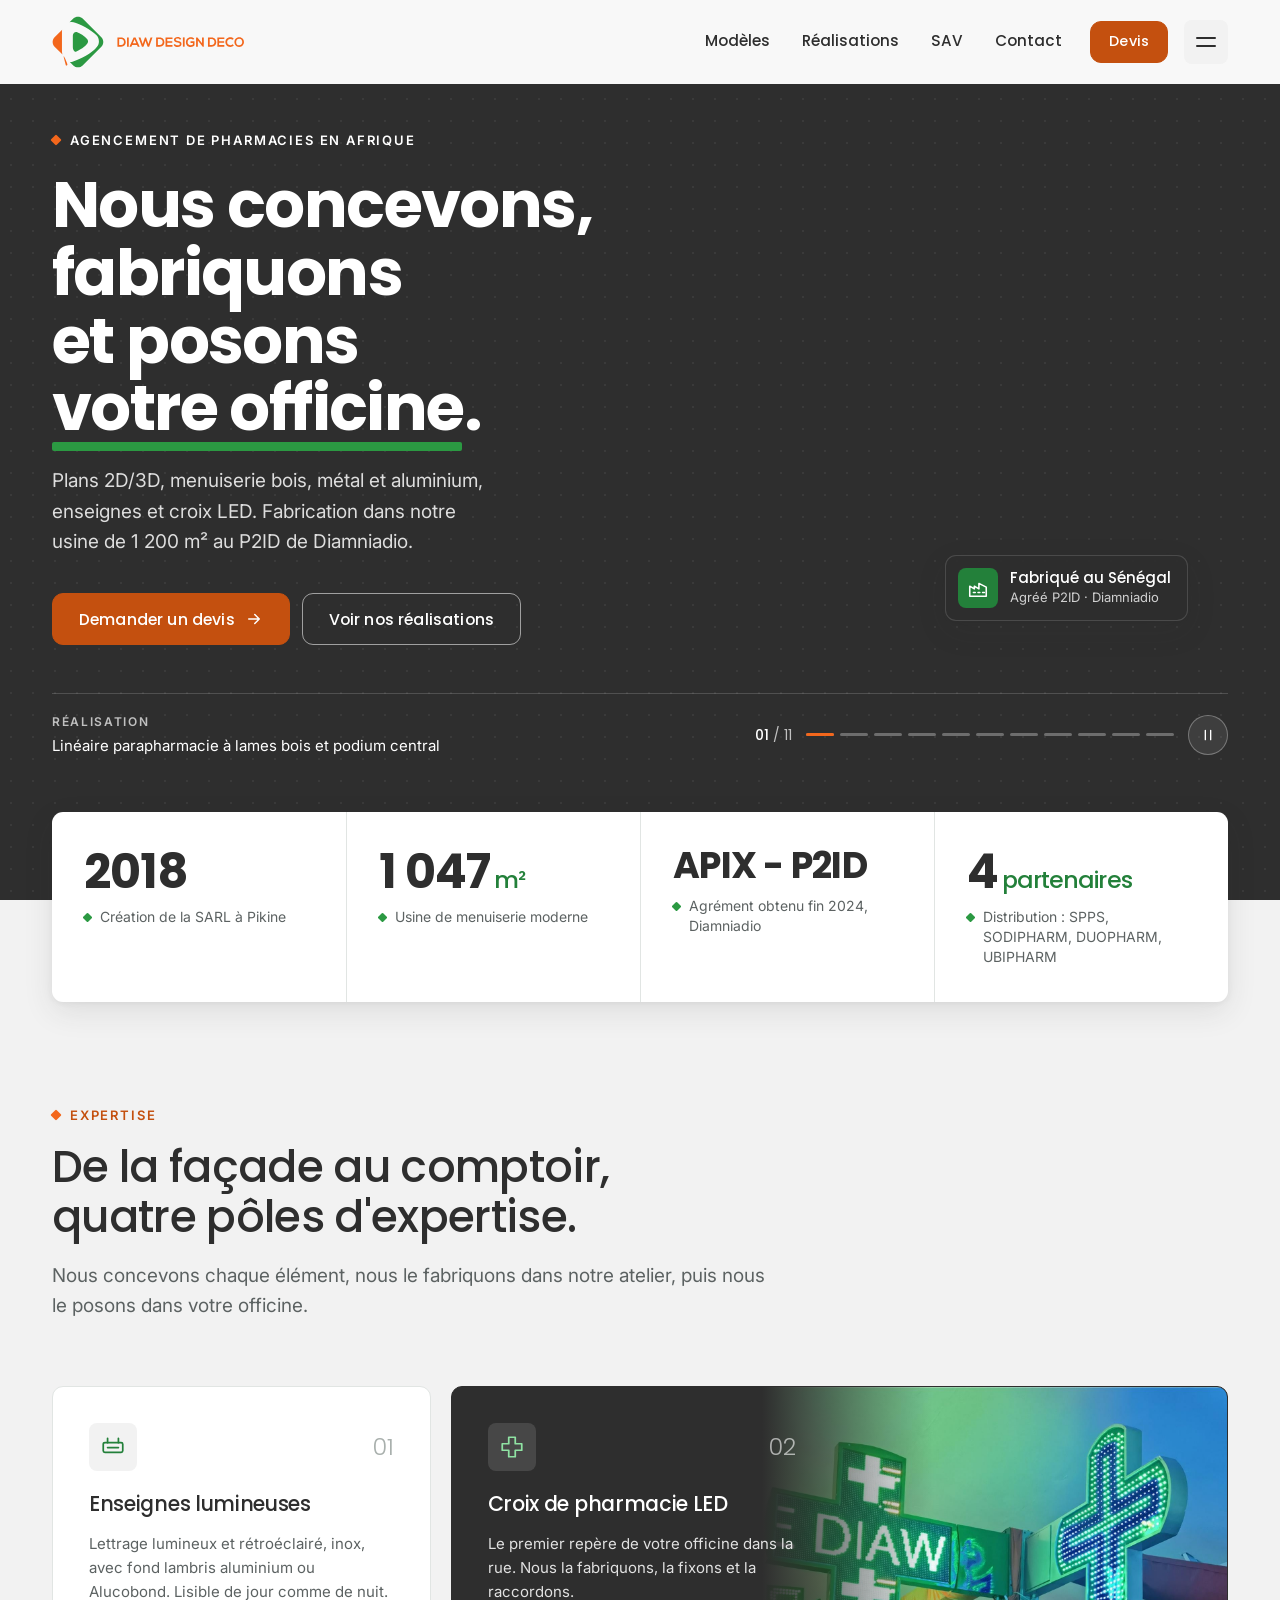
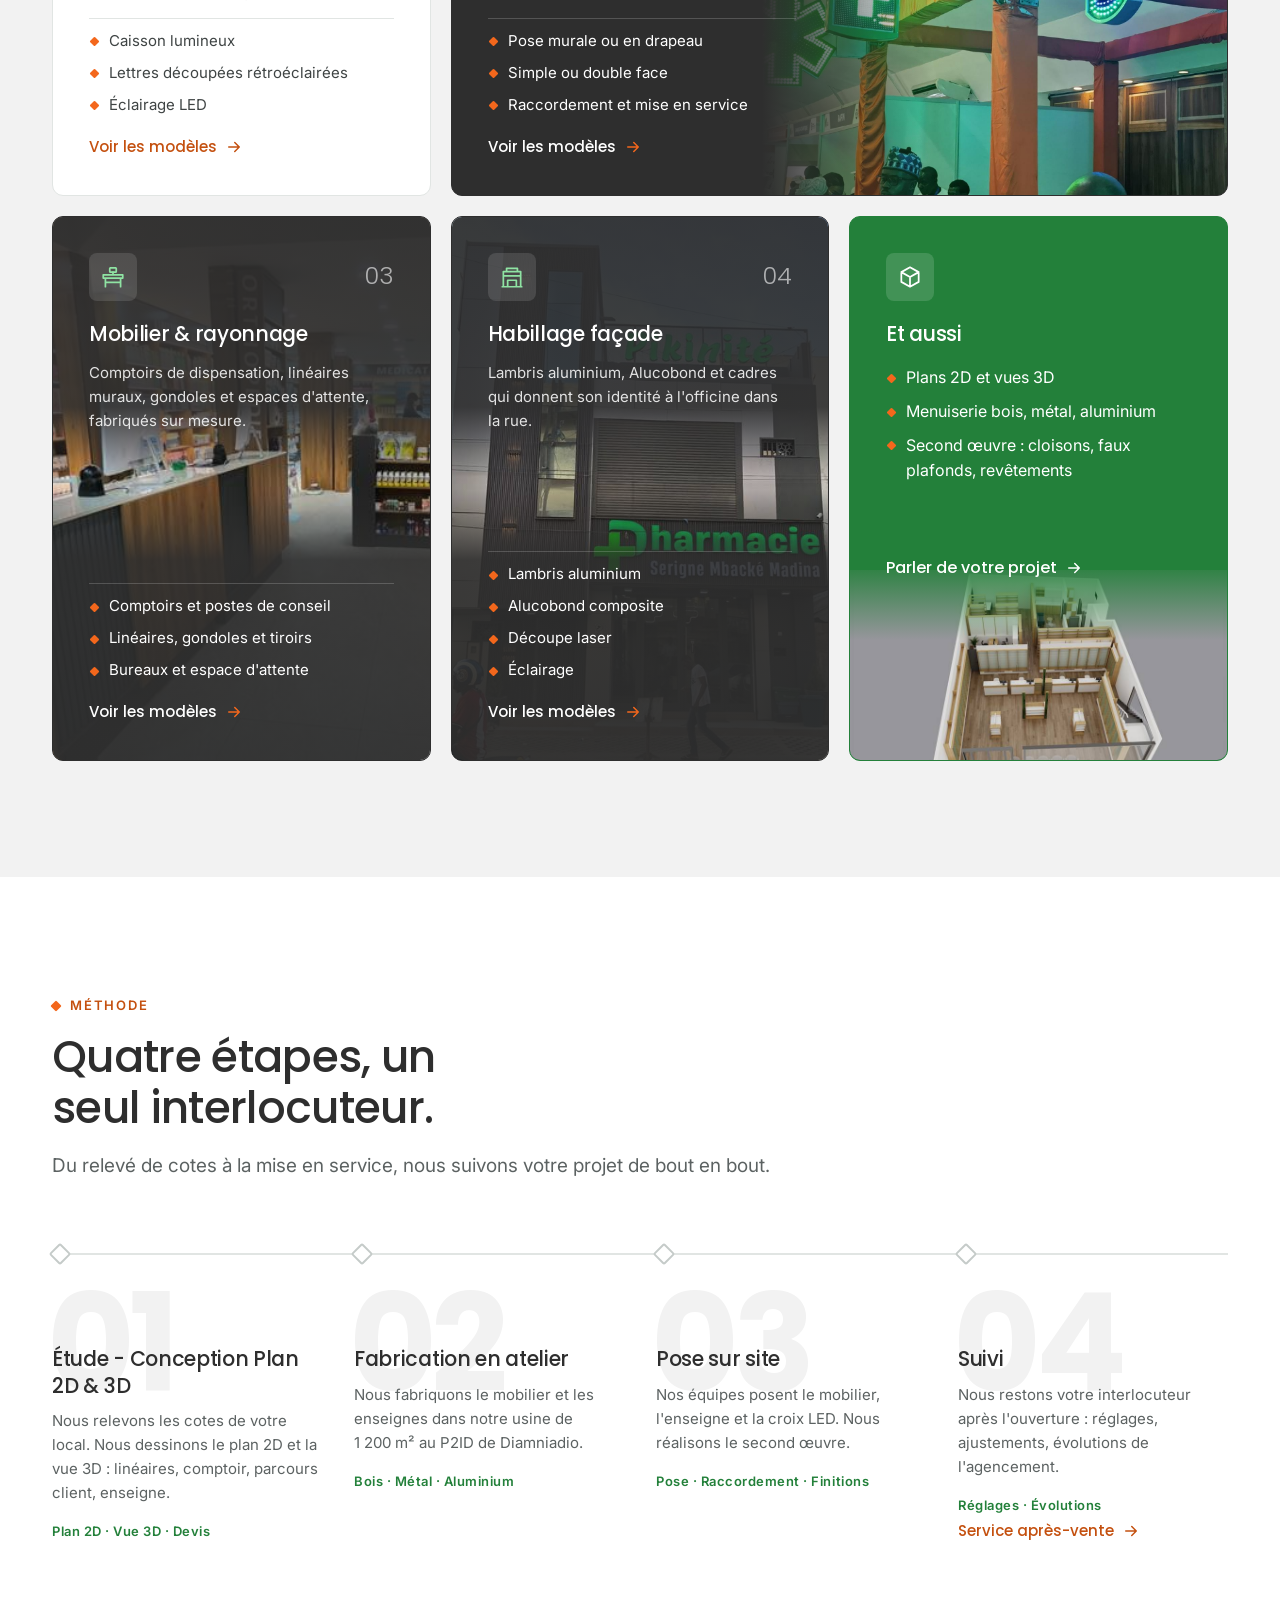
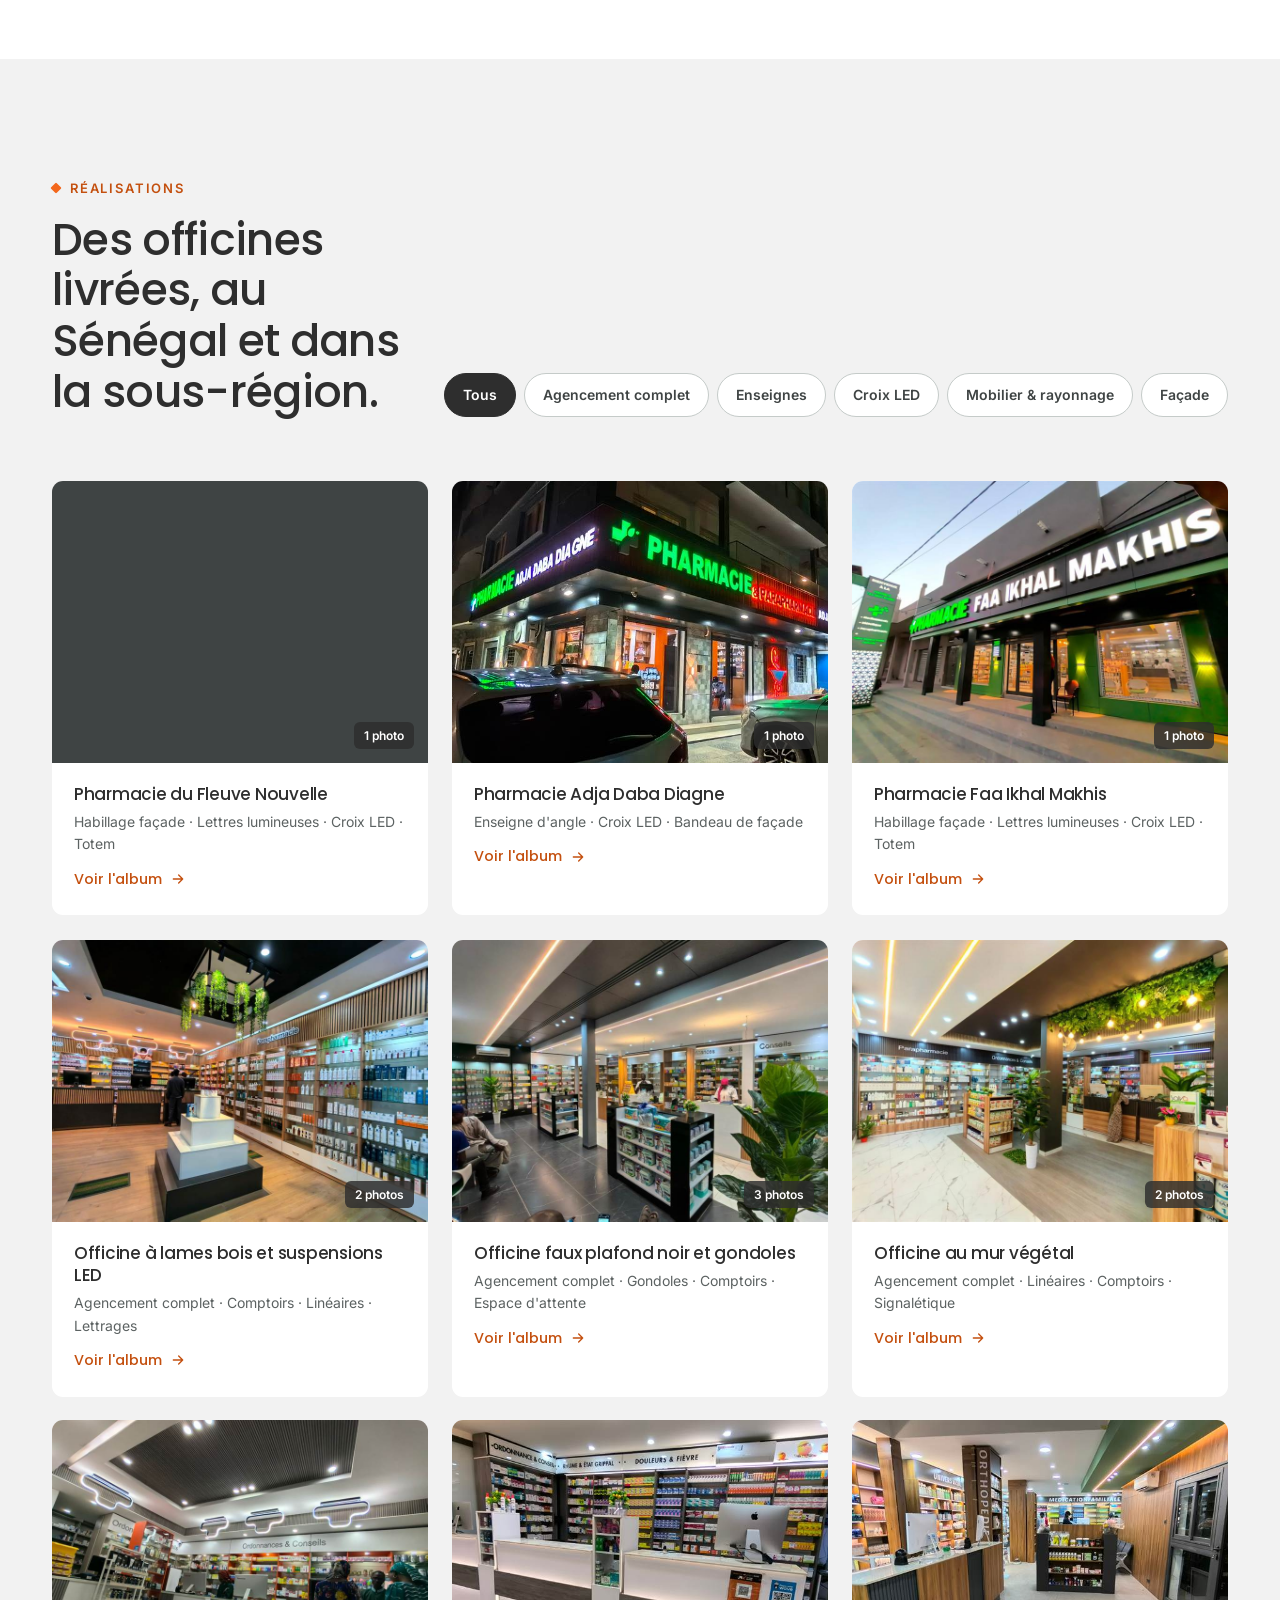
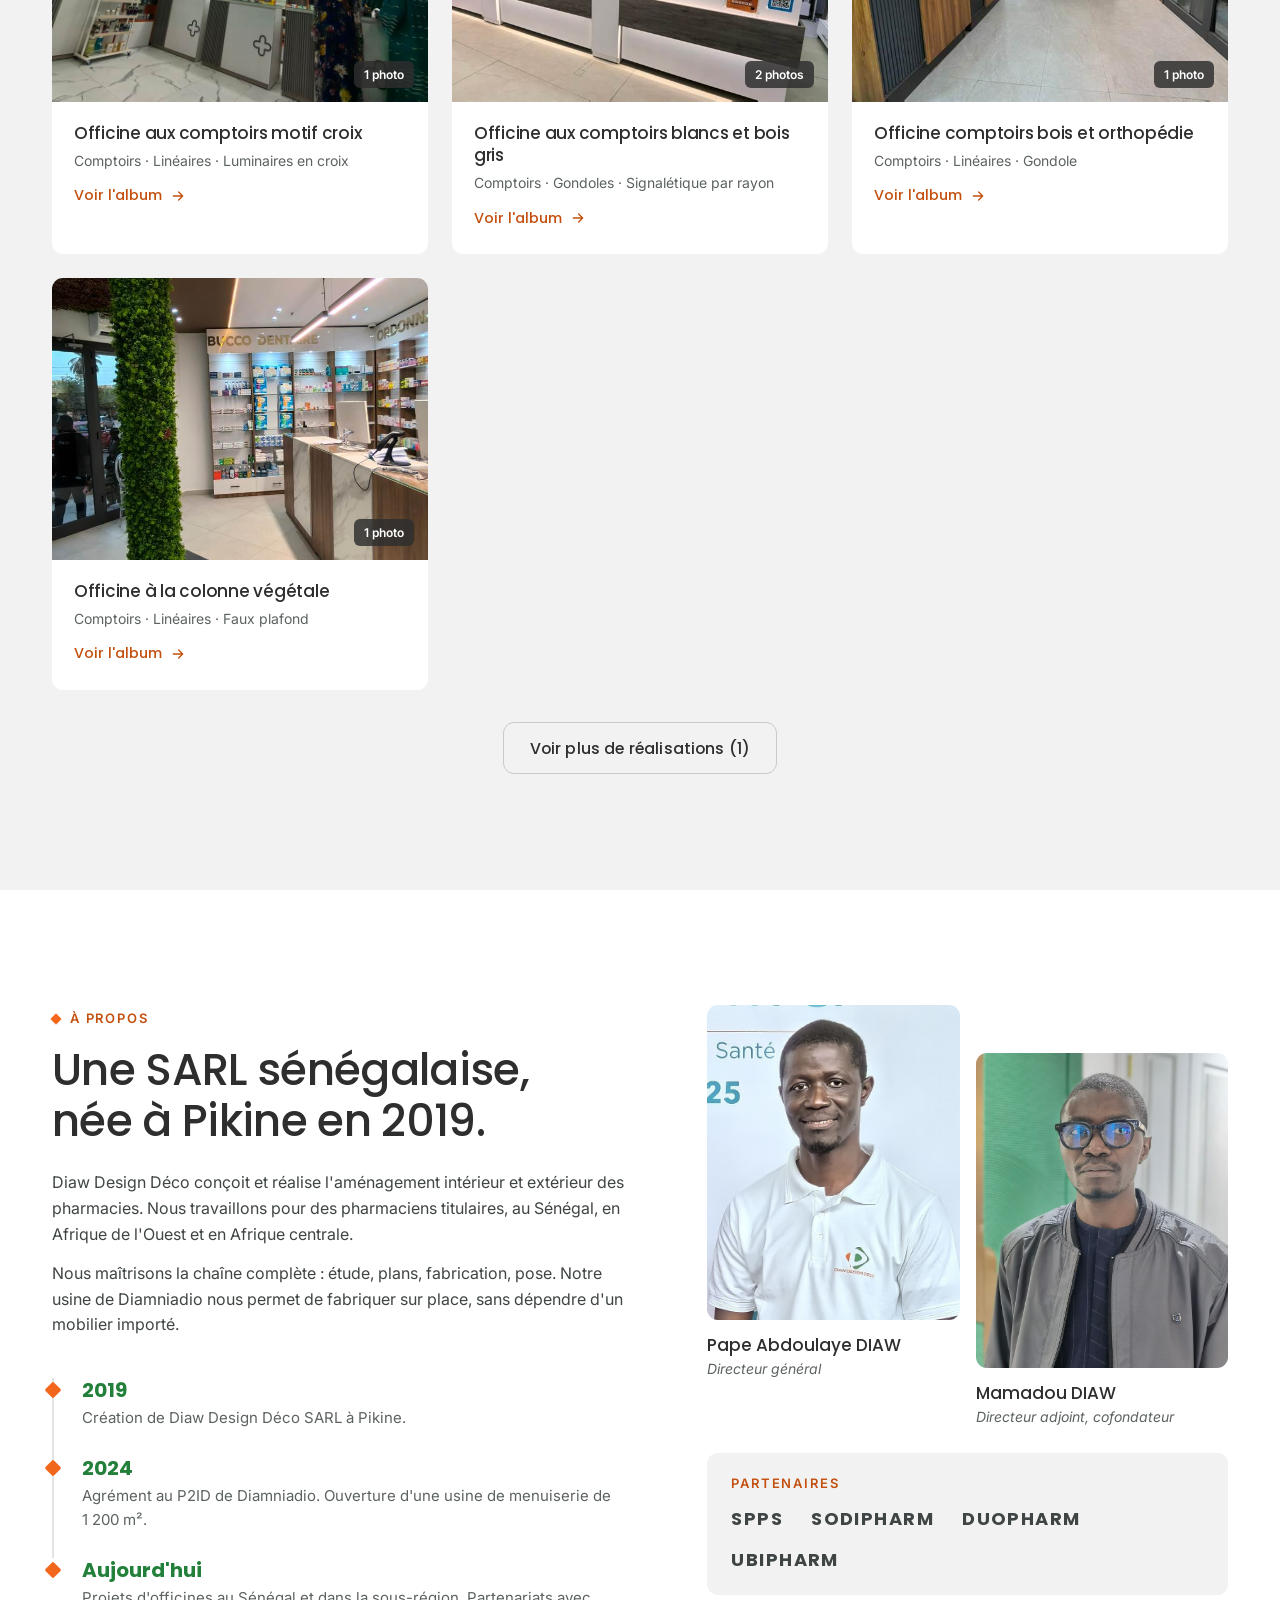
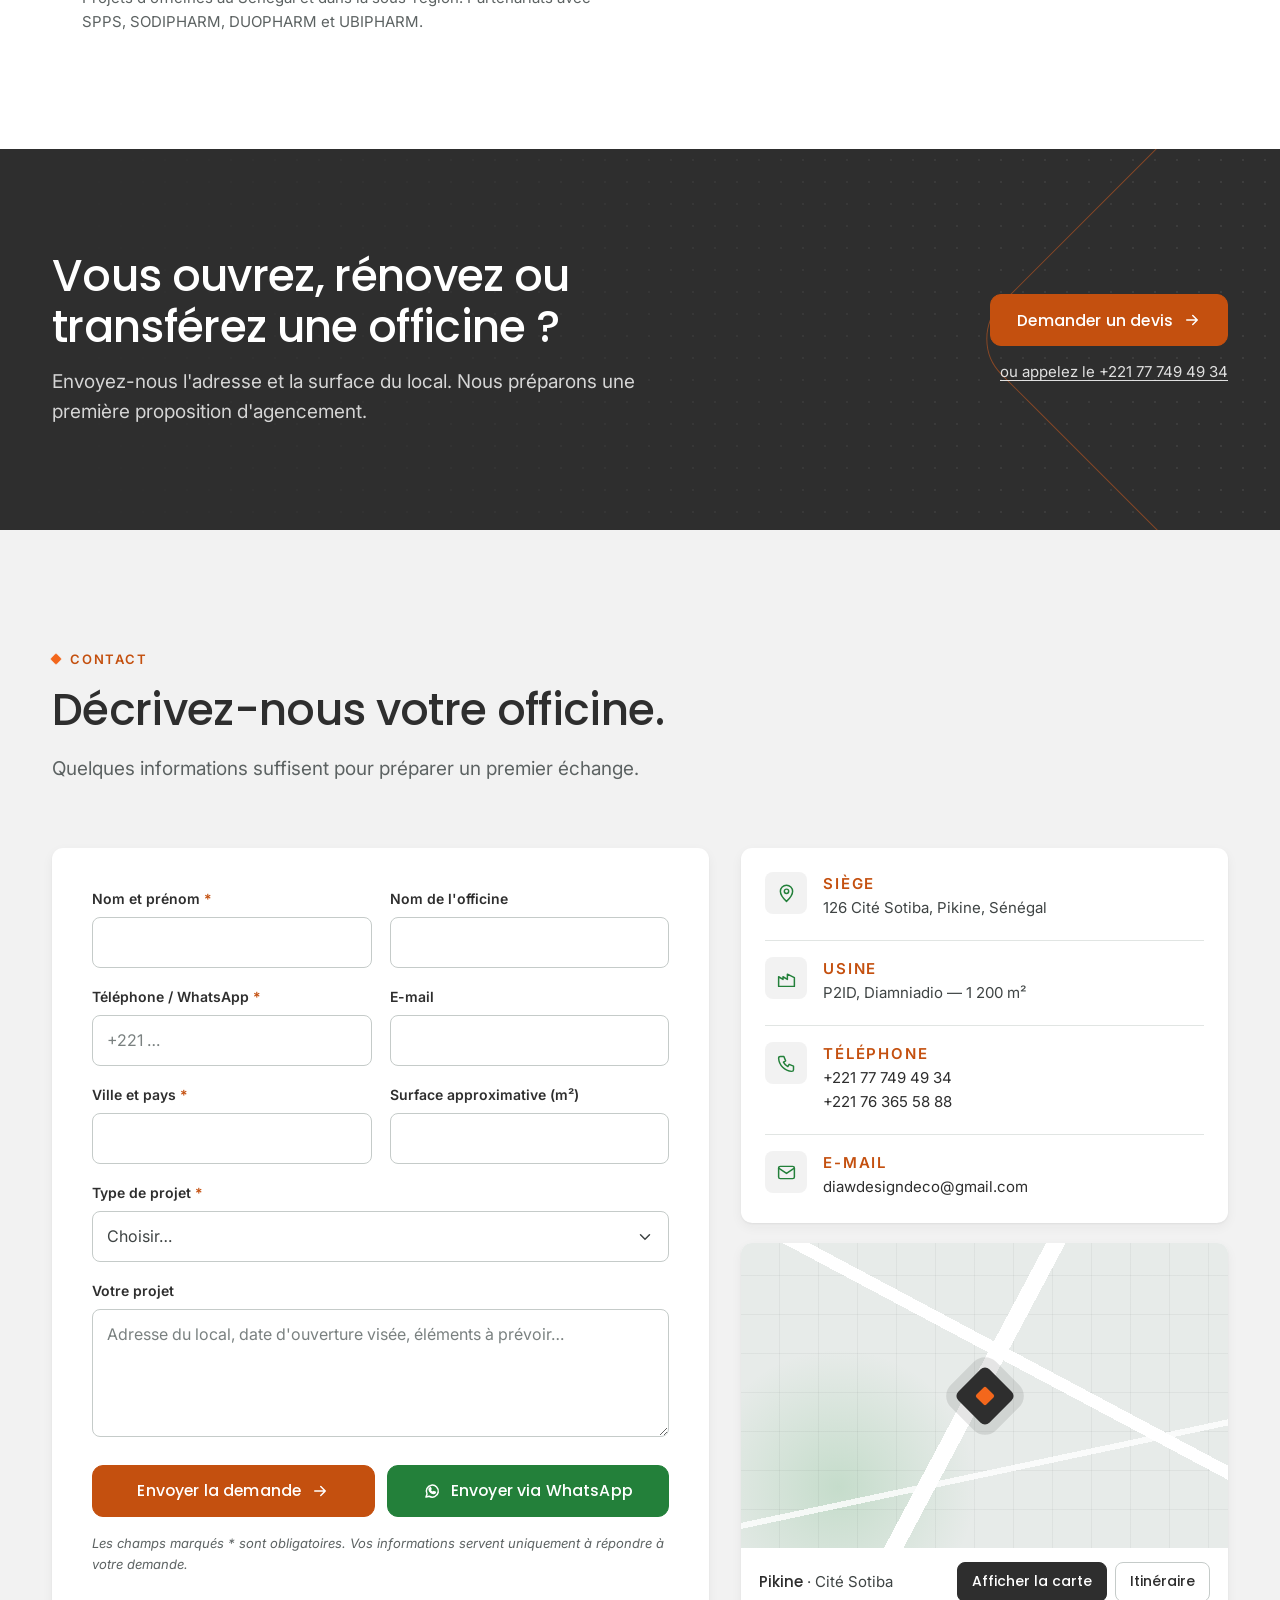
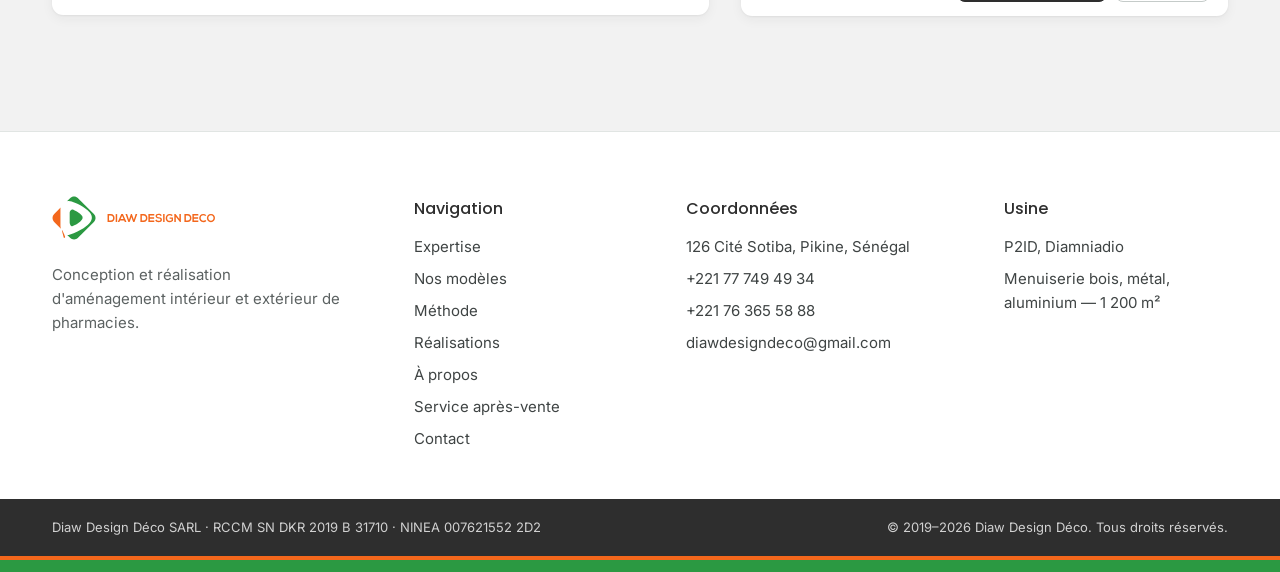
==== commit 9f2a732f: "Devis : formulaire Formspree mjygqabg, affichage des erreurs renvoyées par Formspree Co-Authored-By:" ====
--- a/index.html
+++ b/index.html
@@ -17,7 +17,7 @@
   <link rel="preconnect" href="https://fonts.gstatic.com" crossorigin>
   <link rel="stylesheet" href="https://fonts.googleapis.com/css2?family=Inter:ital,wght@0,400;0,600;0,700;1,400&family=Poppins:wght@300;400;500;700&display=swap">
   <link rel="preload" as="image" href="assets/img/realisations/parapharmacie-podium-2-l.jpg" imagesrcset="assets/img/realisations/parapharmacie-podium-2-s.jpg 800w, assets/img/realisations/parapharmacie-podium-2-l.jpg 1600w" imagesizes="100vw" fetchpriority="high">
-  <link rel="stylesheet" href="assets/css/main.css?v=20261021c">
+  <link rel="stylesheet" href="assets/css/main.css?v=20261021e">
 
   <script type="application/ld+json">
   {
@@ -437,9 +437,11 @@
         </header>
 
         <div class="contact">
-          <form class="form reveal" id="devis-form" name="devis" method="POST" data-netlify="true" netlify-honeypot="bot-field" novalidate>
+          <!-- Envoi : Formspree (formulaire mjygqabg, e-mail vers diawdesigndeco@gmail.com). Si data-formspree est vidé, repli sur Netlify Forms. -->
+          <form class="form reveal" id="devis-form" name="devis" method="POST" action="https://formspree.io/f/mjygqabg" data-netlify="true" netlify-honeypot="bot-field" data-formspree="mjygqabg" novalidate>
             <input type="hidden" name="form-name" value="devis">
-            <p class="sr-only"><label>Ne pas remplir <input name="bot-field" tabindex="-1" autocomplete="off"></label></p>
+            <p class="sr-only"><label>Ne pas remplir <input name="bot-field" tabindex="-1" autocomplete="off"></label><label>Ne pas remplir <input name="_gotcha" tabindex="-1" autocomplete="off"></label></p>
+            <input type="hidden" name="_subject" value="Nouvelle demande de devis — site Diaw Design Déco">
 
             <div class="form__grid">
               <div class="field">
@@ -502,6 +504,14 @@
             <p class="form__note">Les champs marqués * sont obligatoires. Vos informations servent uniquement à répondre à votre demande.</p>
             <div class="form__status" role="status" aria-live="polite"></div>
           </form>
+
+          <!-- Confirmation affichée après l'envoi -->
+          <div class="form-done" data-form-done hidden tabindex="-1" role="status">
+            <span class="form-done__icon" aria-hidden="true"><svg viewBox="0 0 24 24"><path d="M5 12.5l4.5 4.5L19 7.5"/></svg></span>
+            <h3>Merci, votre demande a bien été envoyée.</h3>
+            <p>Nous vous contacterons sous 24 heures.</p>
+            <button class="btn btn--outline-dark" type="button" data-form-again>Envoyer une autre demande</button>
+          </div>
 
           <aside class="contact__info reveal" style="--d:.1s" aria-label="Coordonnées">
             <ul class="info-list">
@@ -590,9 +600,9 @@
     <svg viewBox="0 0 24 24" aria-hidden="true"><path d="M4 20l1.4-4A8 8 0 1 1 8.3 19z"/><path d="M9 9.5c.5 2.2 2.3 4 4.5 4.5l1-1.2 2 .9c-.3 1.2-1.3 1.8-2.5 1.6A7 7 0 0 1 8.2 10c-.2-1.2.4-2.2 1.6-2.5l.9 2z"/></svg>
   </a>
 
-  <script src="assets/js/donnees.js?v=20261021c" defer></script>
-  <script src="assets/js/main.js?v=20261021c" defer></script>
-  <script src="assets/js/realisations.js?v=20261021c" defer></script>
-  <script src="assets/js/temoignages.js?v=20261021c" defer></script>
+  <script src="assets/js/donnees.js?v=20261021e" defer></script>
+  <script src="assets/js/main.js?v=20261021e" defer></script>
+  <script src="assets/js/realisations.js?v=20261021e" defer></script>
+  <script src="assets/js/temoignages.js?v=20261021e" defer></script>
 </body>
 </html>
--- a/assets/css/main.css
+++ b/assets/css/main.css
@@ -1165,3 +1165,19 @@
 }
 .testimonial-card__id strong { display: block; font-family: var(--font-title); font-weight: 500; color: var(--text-strong); }
 .testimonial-card__id span { display: block; font-size: .875rem; font-style: italic; color: var(--text-muted); }
+
+/* ---------- 23. Confirmation du formulaire de devis ---------- */
+.form[hidden] { display: none; }
+.form-done {
+  display: grid; justify-items: start; gap: 12px;
+  padding: clamp(28px, 4vw, 48px); background: var(--white); border-radius: var(--radius);
+  box-shadow: var(--shadow-sm); border-top: 4px solid var(--green);
+}
+.form-done[hidden] { display: none; }
+.form-done:focus { outline: none; }
+.form-done__icon { display: grid; place-items: center; width: 56px; height: 56px; border-radius: 50%; background: #E8F4EB; color: var(--green-text); }
+.form-done__icon svg { width: 30px; height: 30px; fill: none; stroke: currentColor; stroke-width: 2.4; stroke-linecap: round; stroke-linejoin: round; }
+.form-done h3 { font-size: clamp(1.25rem, 1.1rem + .6vw, 1.6rem); }
+.form-done p { font-size: var(--fs-lead); color: var(--text-muted); }
+.form-done .btn { margin-top: 8px; }
+@media (min-width: 1024px) { .contact > .form, .contact > .form-done { grid-column: 1; grid-row: 1; } }
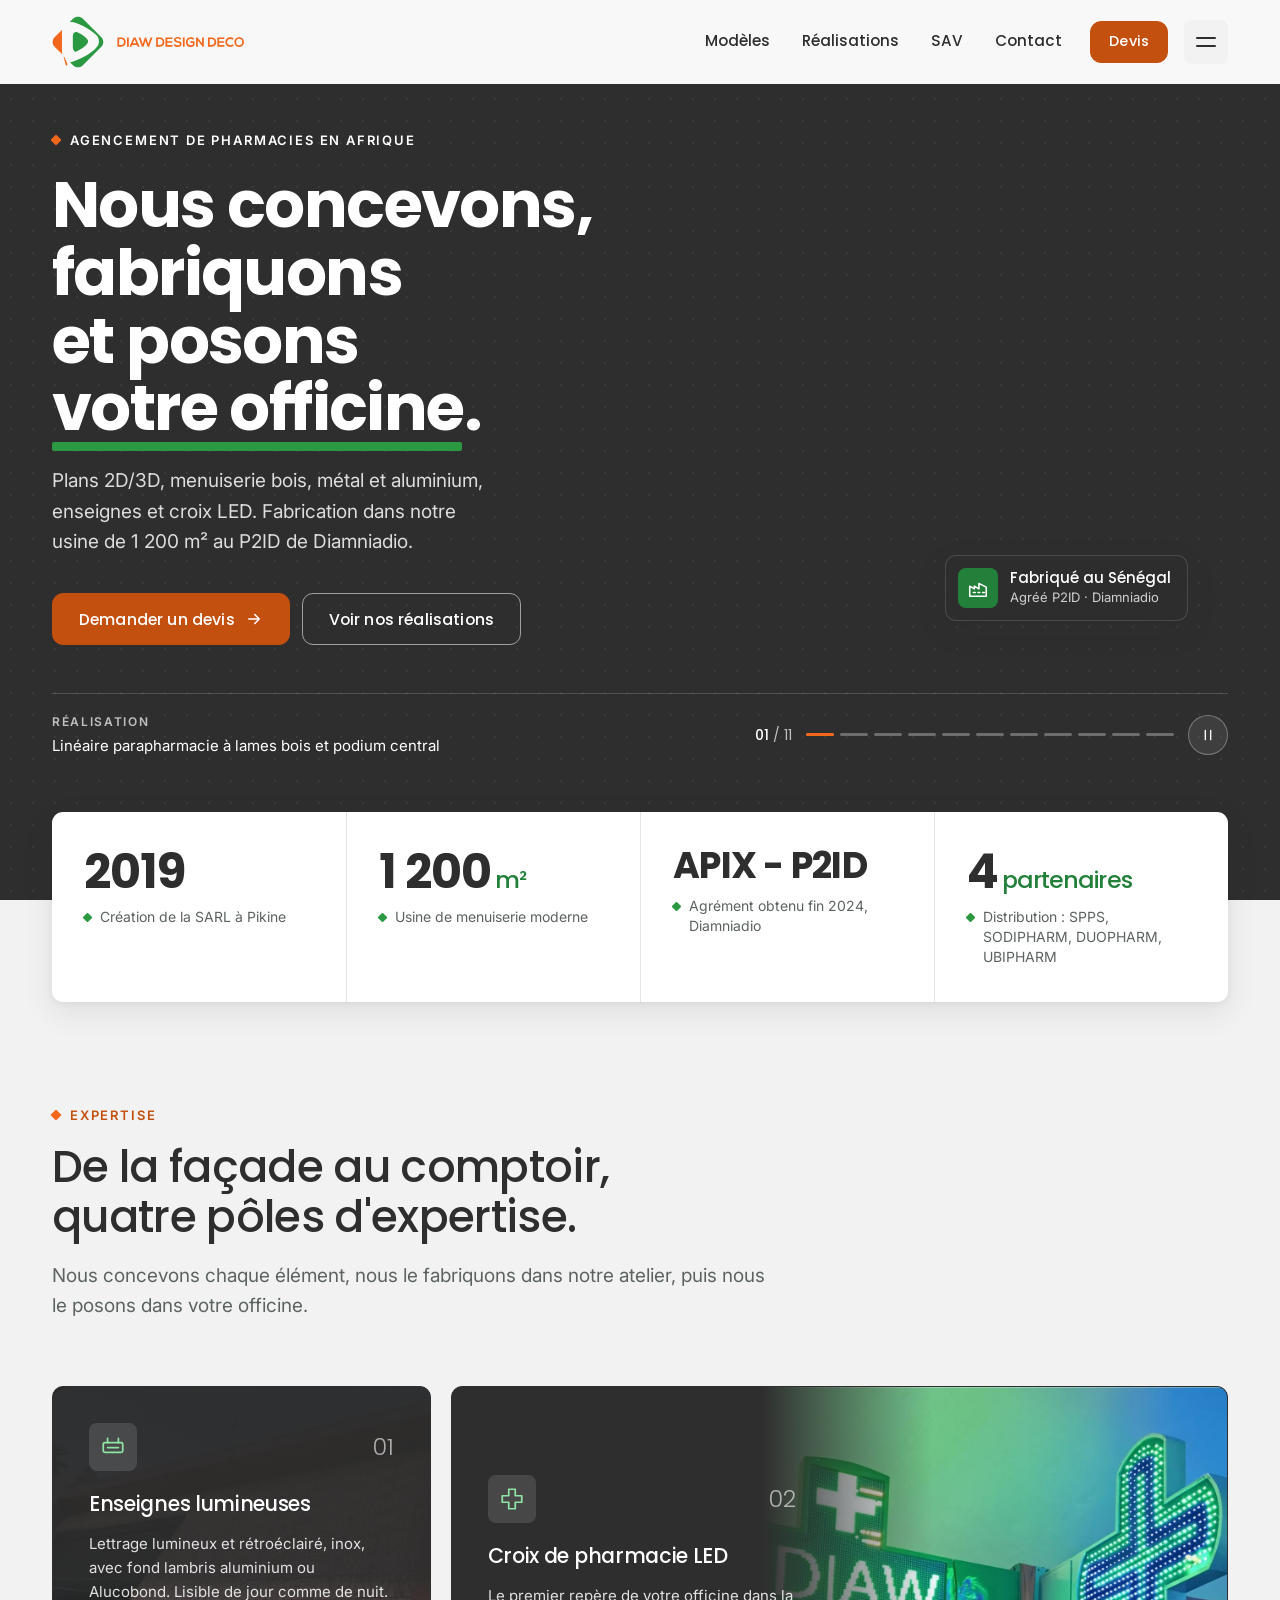
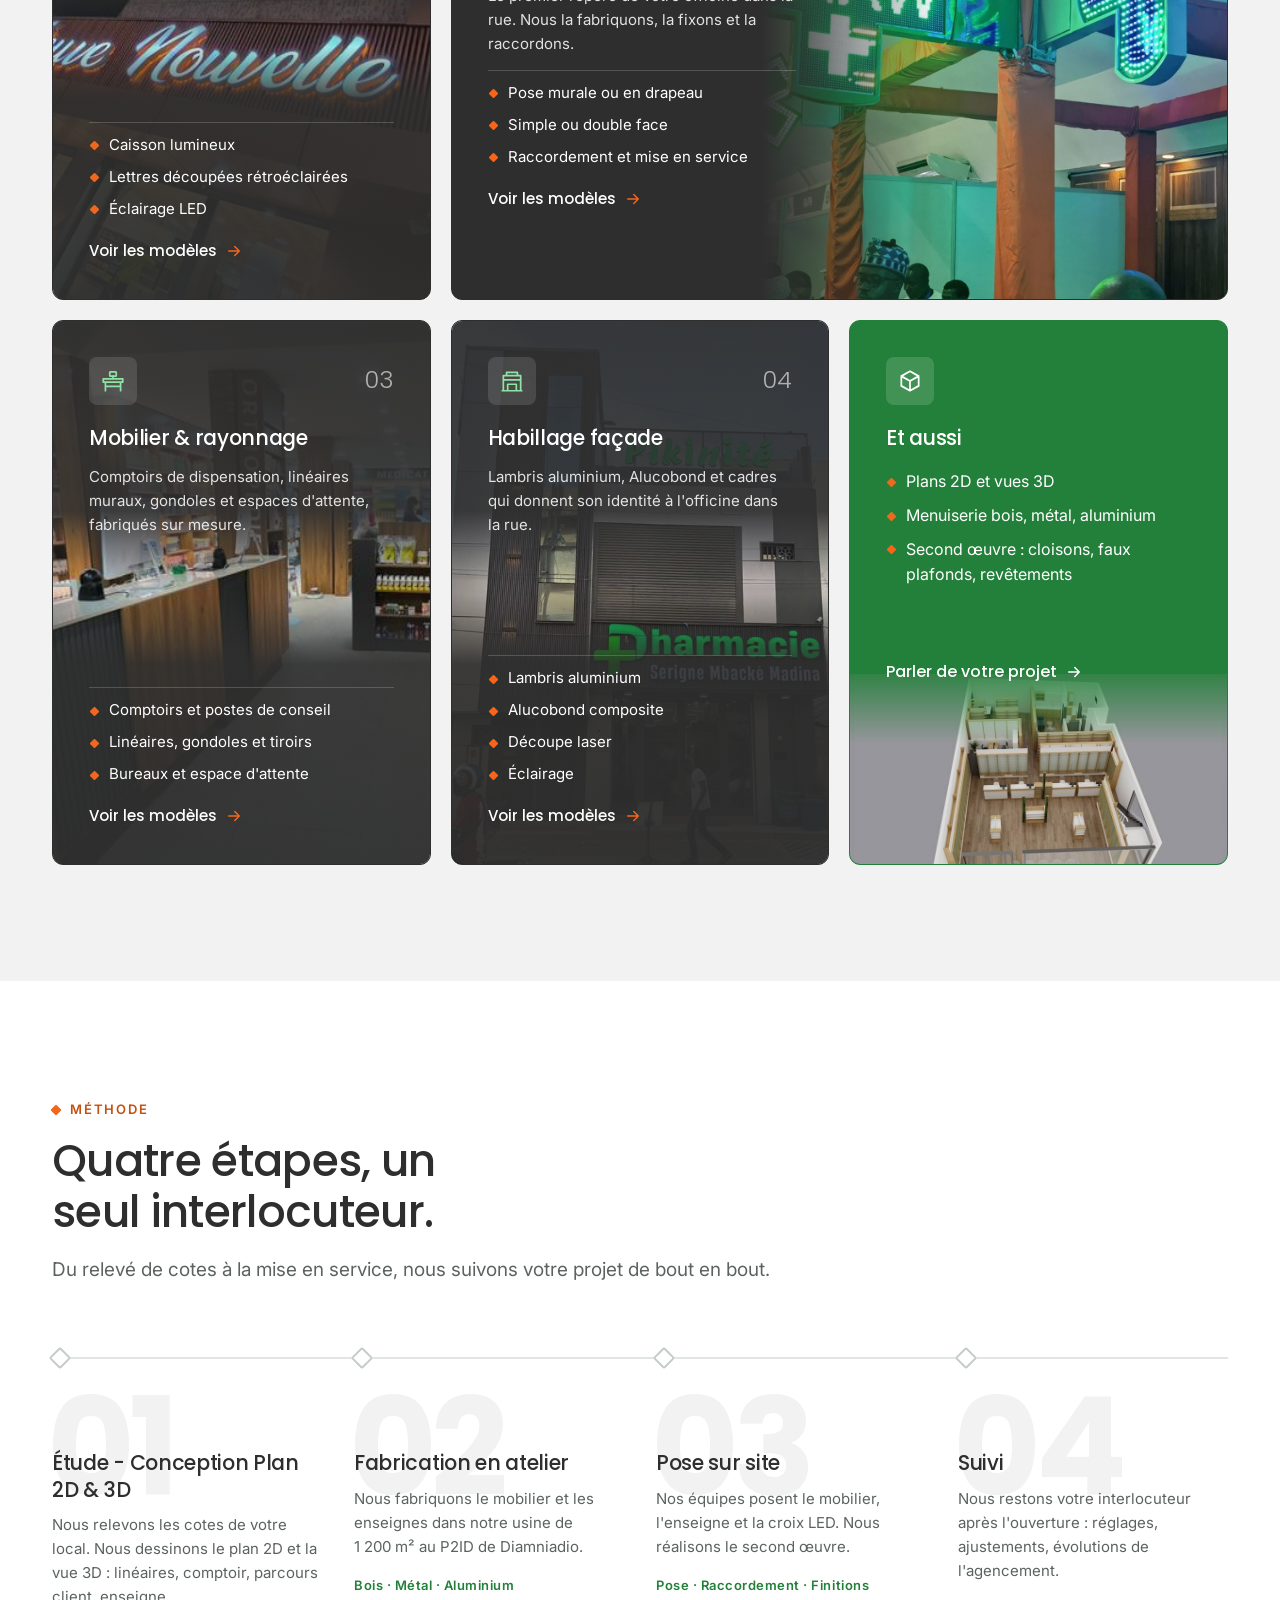
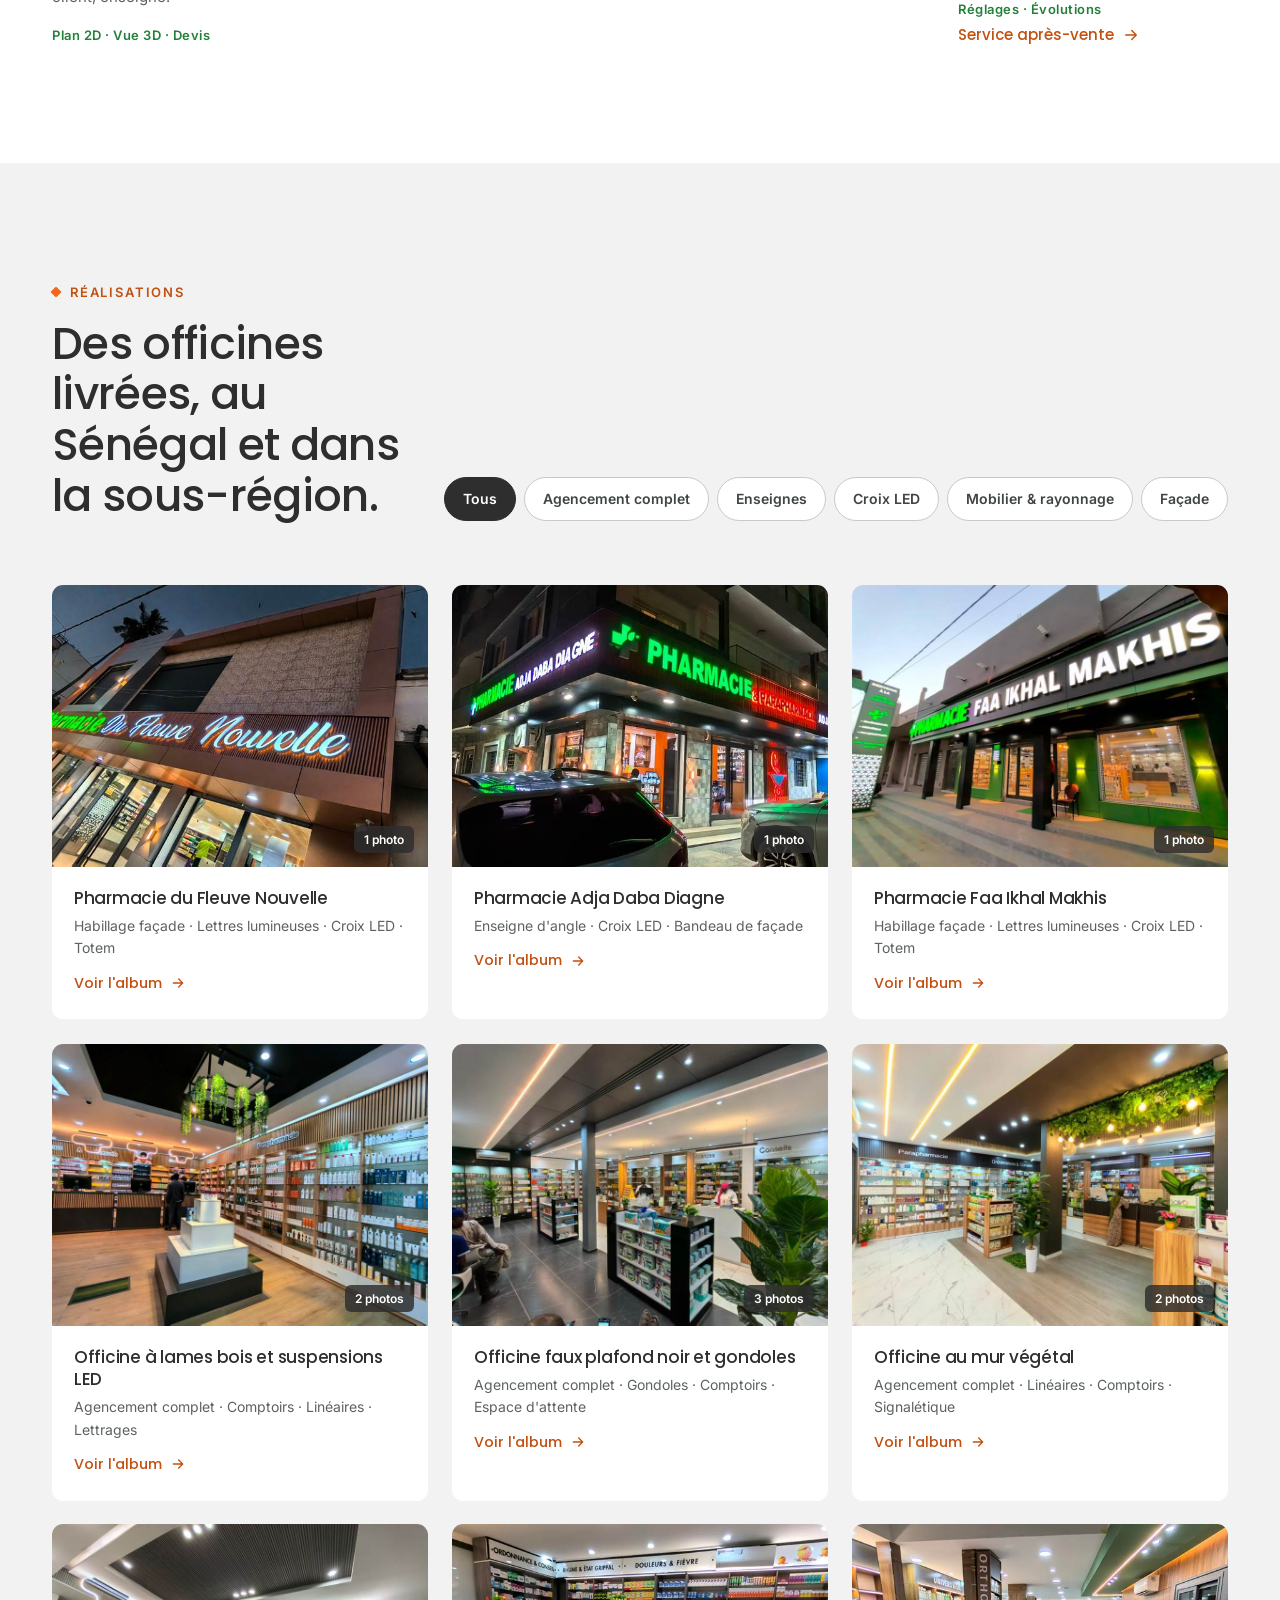
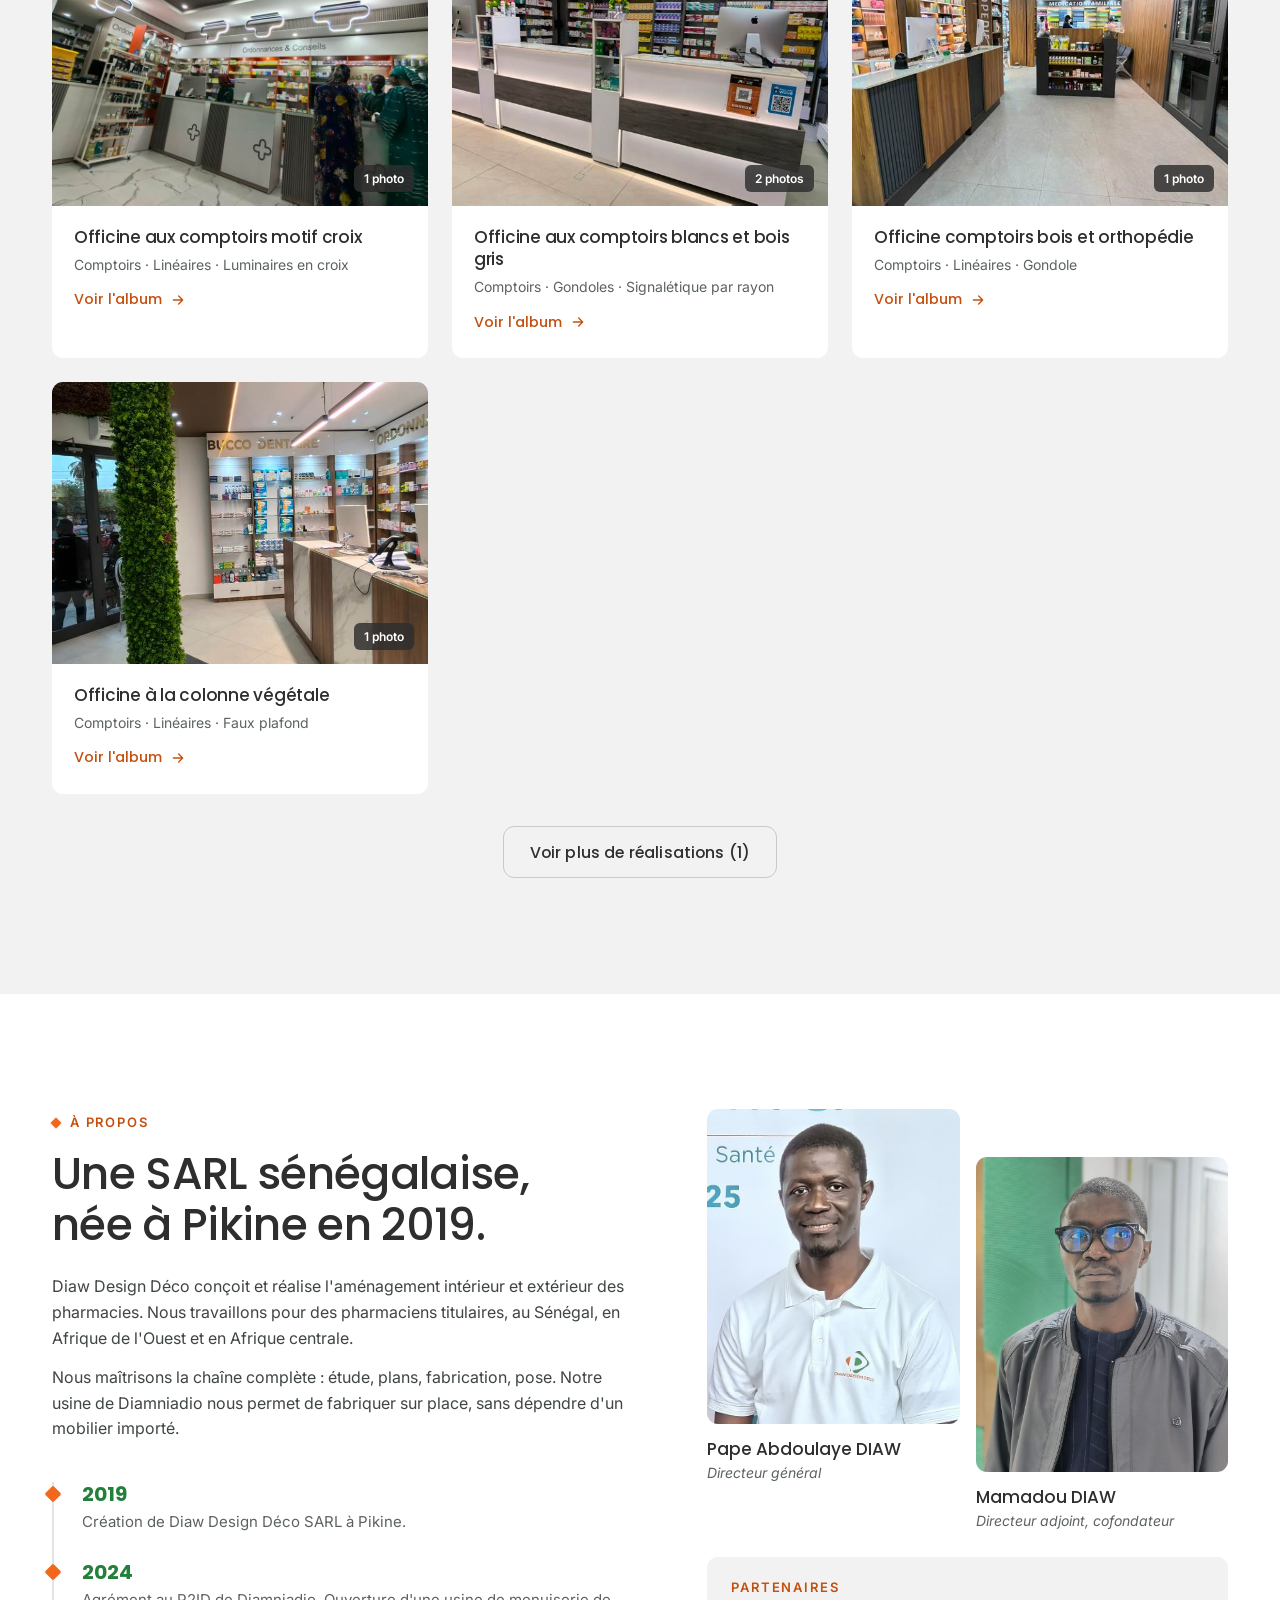
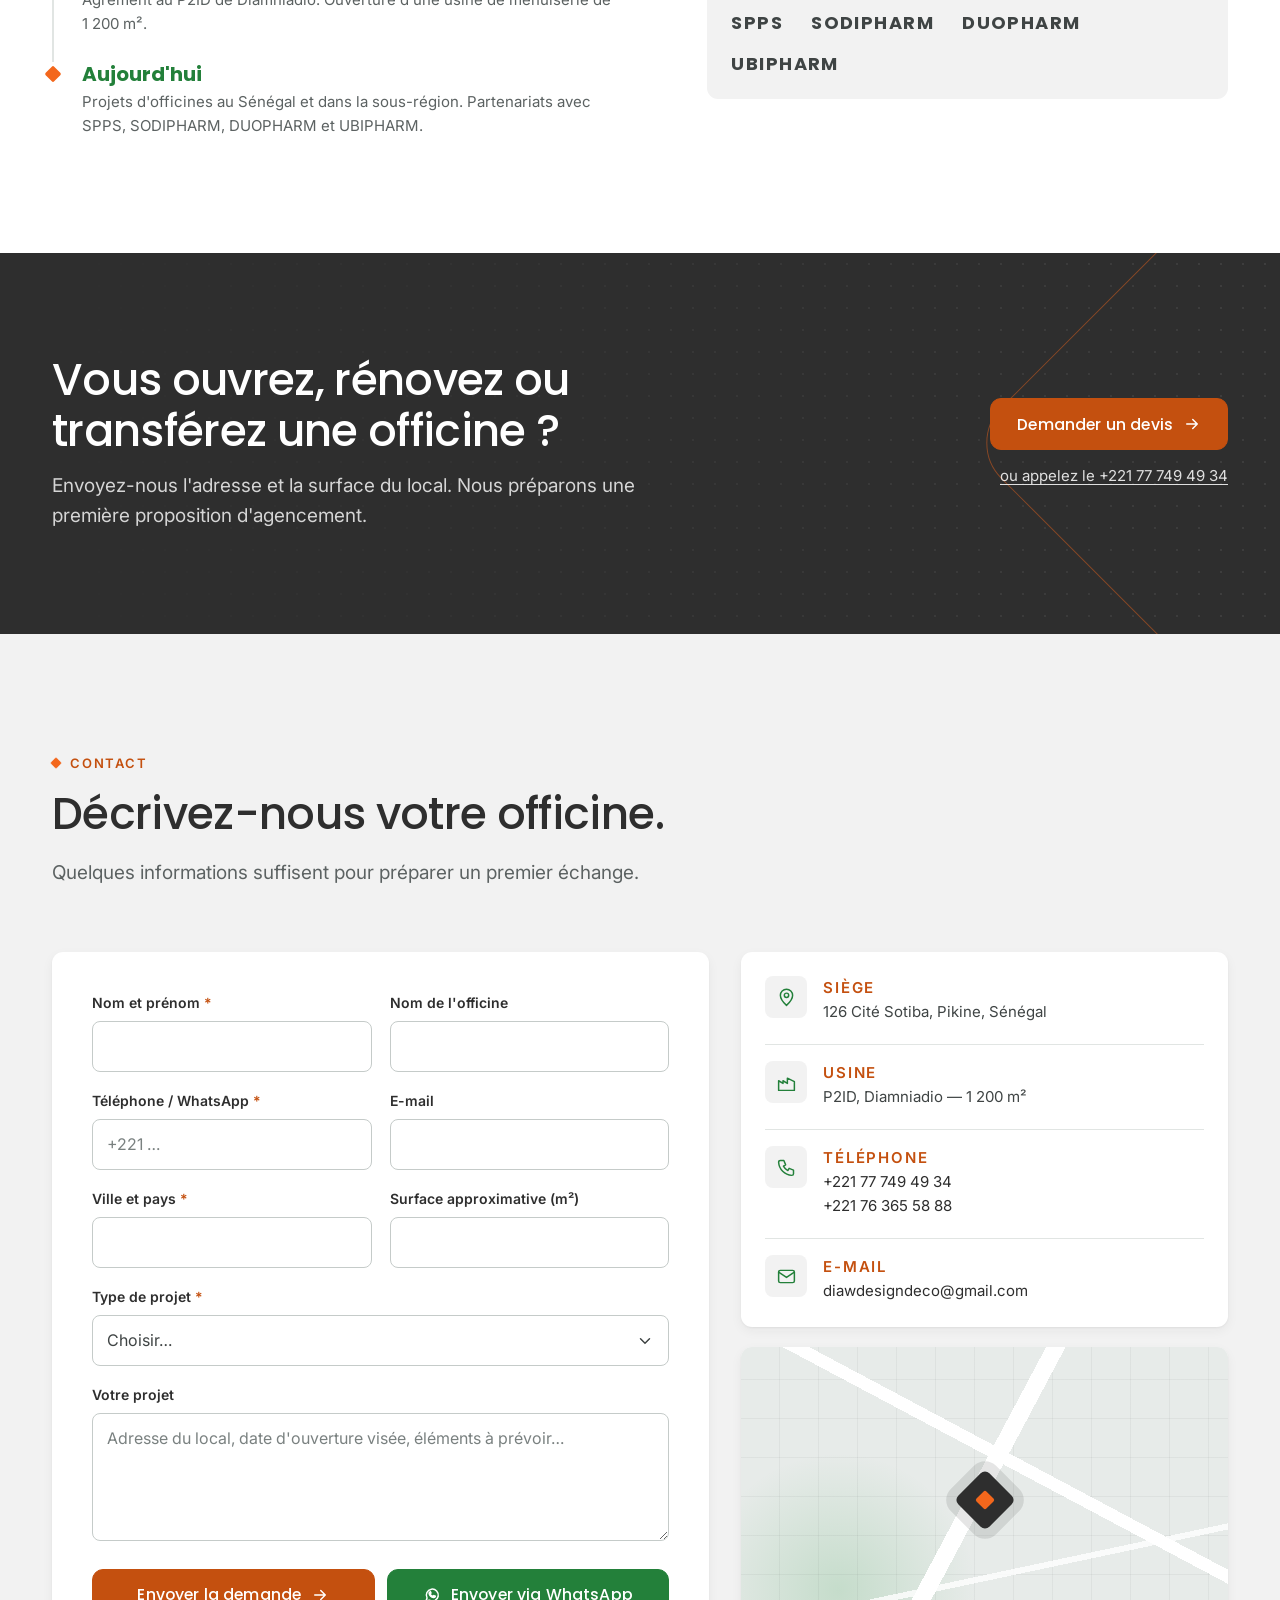
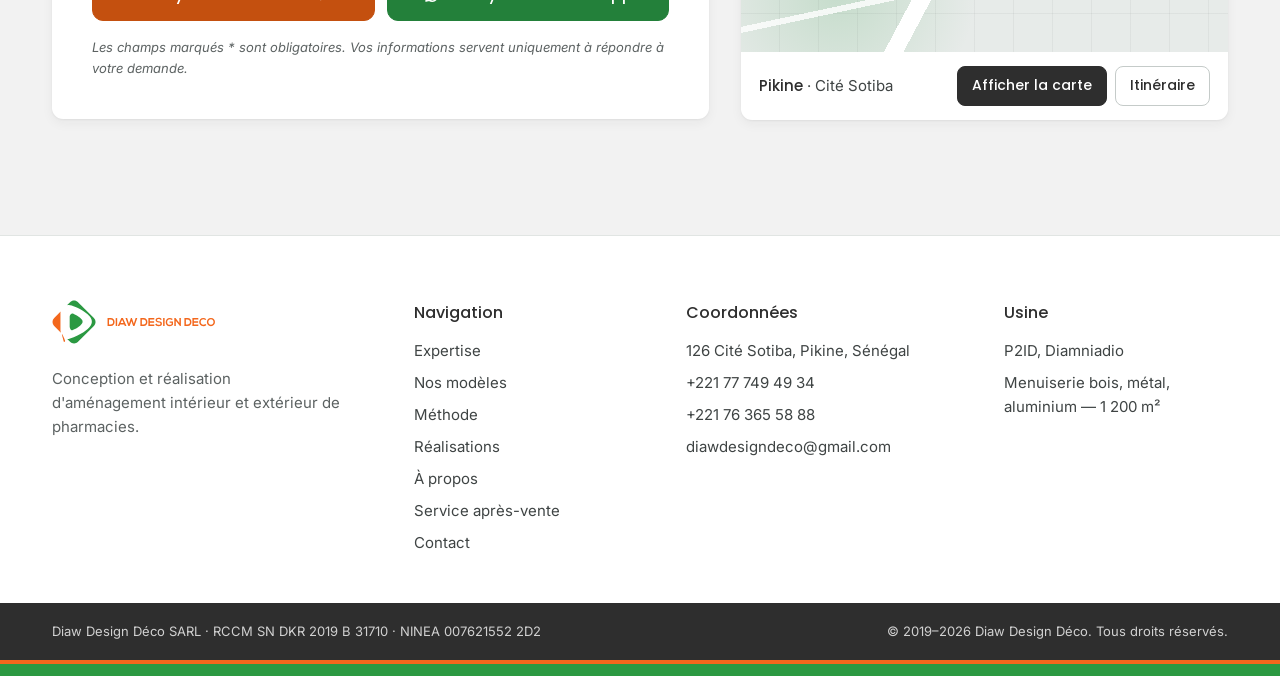
==== commit 05f2e237: "Expertise : photo de la Pharmacie du Fleuve Nouvelle en fond de la carte Enseignes Co-Authored-By: C" ====
--- a/index.html
+++ b/index.html
@@ -17,7 +17,7 @@
   <link rel="preconnect" href="https://fonts.gstatic.com" crossorigin>
   <link rel="stylesheet" href="https://fonts.googleapis.com/css2?family=Inter:ital,wght@0,400;0,600;0,700;1,400&family=Poppins:wght@300;400;500;700&display=swap">
   <link rel="preload" as="image" href="assets/img/realisations/parapharmacie-podium-2-l.jpg" imagesrcset="assets/img/realisations/parapharmacie-podium-2-s.jpg 800w, assets/img/realisations/parapharmacie-podium-2-l.jpg 1600w" imagesizes="100vw" fetchpriority="high">
-  <link rel="stylesheet" href="assets/css/main.css?v=20261021e">
+  <link rel="stylesheet" href="assets/css/main.css?v=20261021f">
 
   <script type="application/ld+json">
   {
@@ -197,19 +197,21 @@
         </header>
 
         <div class="bento">
-          <article class="card reveal" id="pole-enseignes">
+          <article class="card card--photo reveal" id="pole-enseignes">
             <div class="card__top">
               <span class="card__icon" aria-hidden="true"><svg viewBox="0 0 24 24"><rect x="3" y="8" width="18" height="9" rx="1.5"/><path d="M7 8V4M17 8V4M7 12.5h10"/></svg></span>
               <span class="card__num">01</span>
             </div>
             <h3>Enseignes lumineuses</h3>
             <p>Lettrage lumineux et rétroéclairé, inox, avec fond lambris aluminium ou Alucobond. Lisible de jour comme de nuit.</p>
+            <div class="card--photo__visual" aria-hidden="true"></div>
             <ul class="lozenge-list">
               <li>Caisson lumineux</li>
               <li>Lettres découpées rétroéclairées</li>
               <li>Éclairage LED</li>
             </ul>
             <a class="card__models" href="modeles.html#enseignes">Voir les modèles<svg viewBox="0 0 24 24" aria-hidden="true"><path d="M5 12h14M13 6l6 6-6 6"/></svg></a>
+            <img class="card--photo__bg" src="assets/img/realisations/facade-fleuve-nouvelle-s.jpg" srcset="assets/img/realisations/facade-fleuve-nouvelle-s.jpg 800w, assets/img/realisations/facade-fleuve-nouvelle-l.jpg 1600w" sizes="(min-width: 1100px) 33vw, 100vw" alt="Lettres lumineuses rétroéclairées de la Pharmacie du Fleuve Nouvelle" width="1600" height="902" loading="lazy" decoding="async">
           </article>
 
           <article class="card card--led reveal" id="pole-croix" style="--d:.08s">
@@ -600,9 +602,9 @@
     <svg viewBox="0 0 24 24" aria-hidden="true"><path d="M4 20l1.4-4A8 8 0 1 1 8.3 19z"/><path d="M9 9.5c.5 2.2 2.3 4 4.5 4.5l1-1.2 2 .9c-.3 1.2-1.3 1.8-2.5 1.6A7 7 0 0 1 8.2 10c-.2-1.2.4-2.2 1.6-2.5l.9 2z"/></svg>
   </a>
 
-  <script src="assets/js/donnees.js?v=20261021e" defer></script>
-  <script src="assets/js/main.js?v=20261021e" defer></script>
-  <script src="assets/js/realisations.js?v=20261021e" defer></script>
-  <script src="assets/js/temoignages.js?v=20261021e" defer></script>
+  <script src="assets/js/donnees.js?v=20261021f" defer></script>
+  <script src="assets/js/main.js?v=20261021f" defer></script>
+  <script src="assets/js/realisations.js?v=20261021f" defer></script>
+  <script src="assets/js/temoignages.js?v=20261021f" defer></script>
 </body>
 </html>
--- a/assets/css/main.css
+++ b/assets/css/main.css
@@ -1181,3 +1181,4 @@
 .form-done p { font-size: var(--fs-lead); color: var(--text-muted); }
 .form-done .btn { margin-top: 8px; }
 @media (min-width: 1024px) { .contact > .form, .contact > .form-done { grid-column: 1; grid-row: 1; } }
+#pole-enseignes .card--photo__bg { object-position: 58% 55%; }
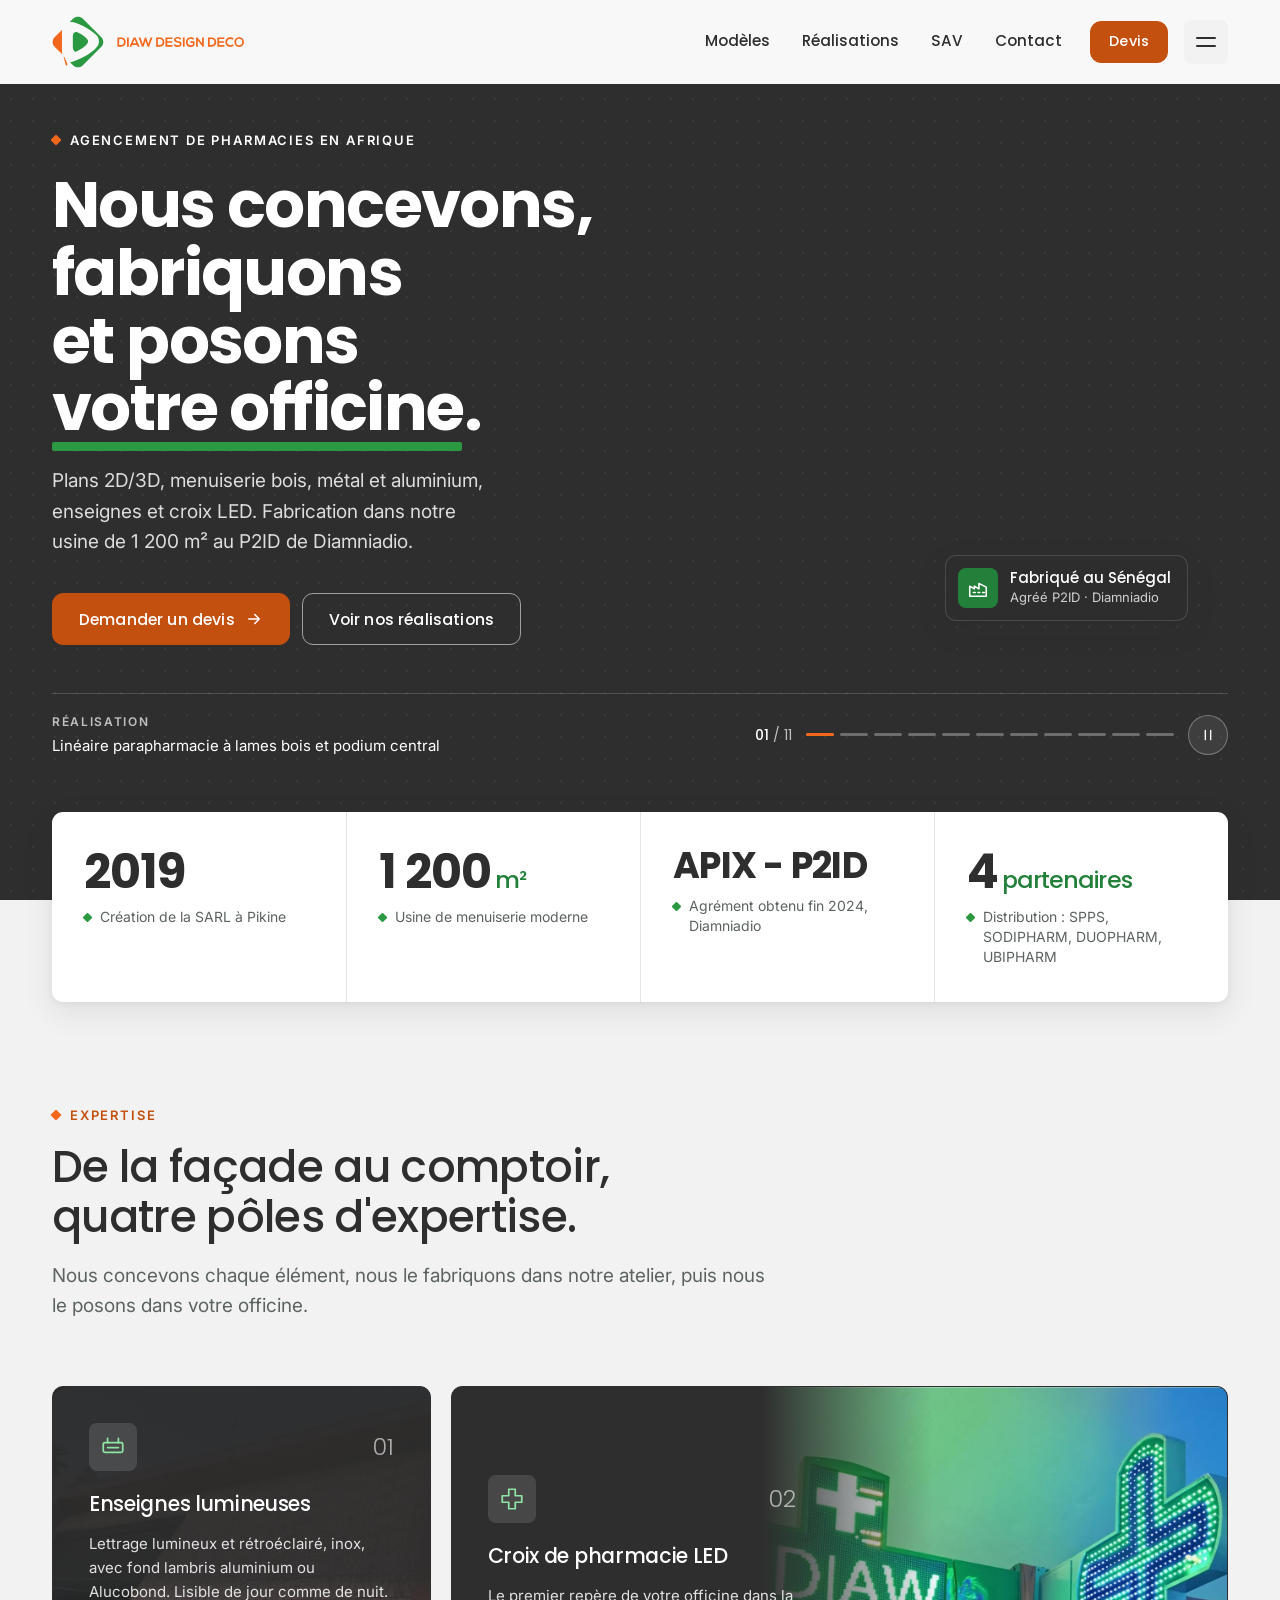
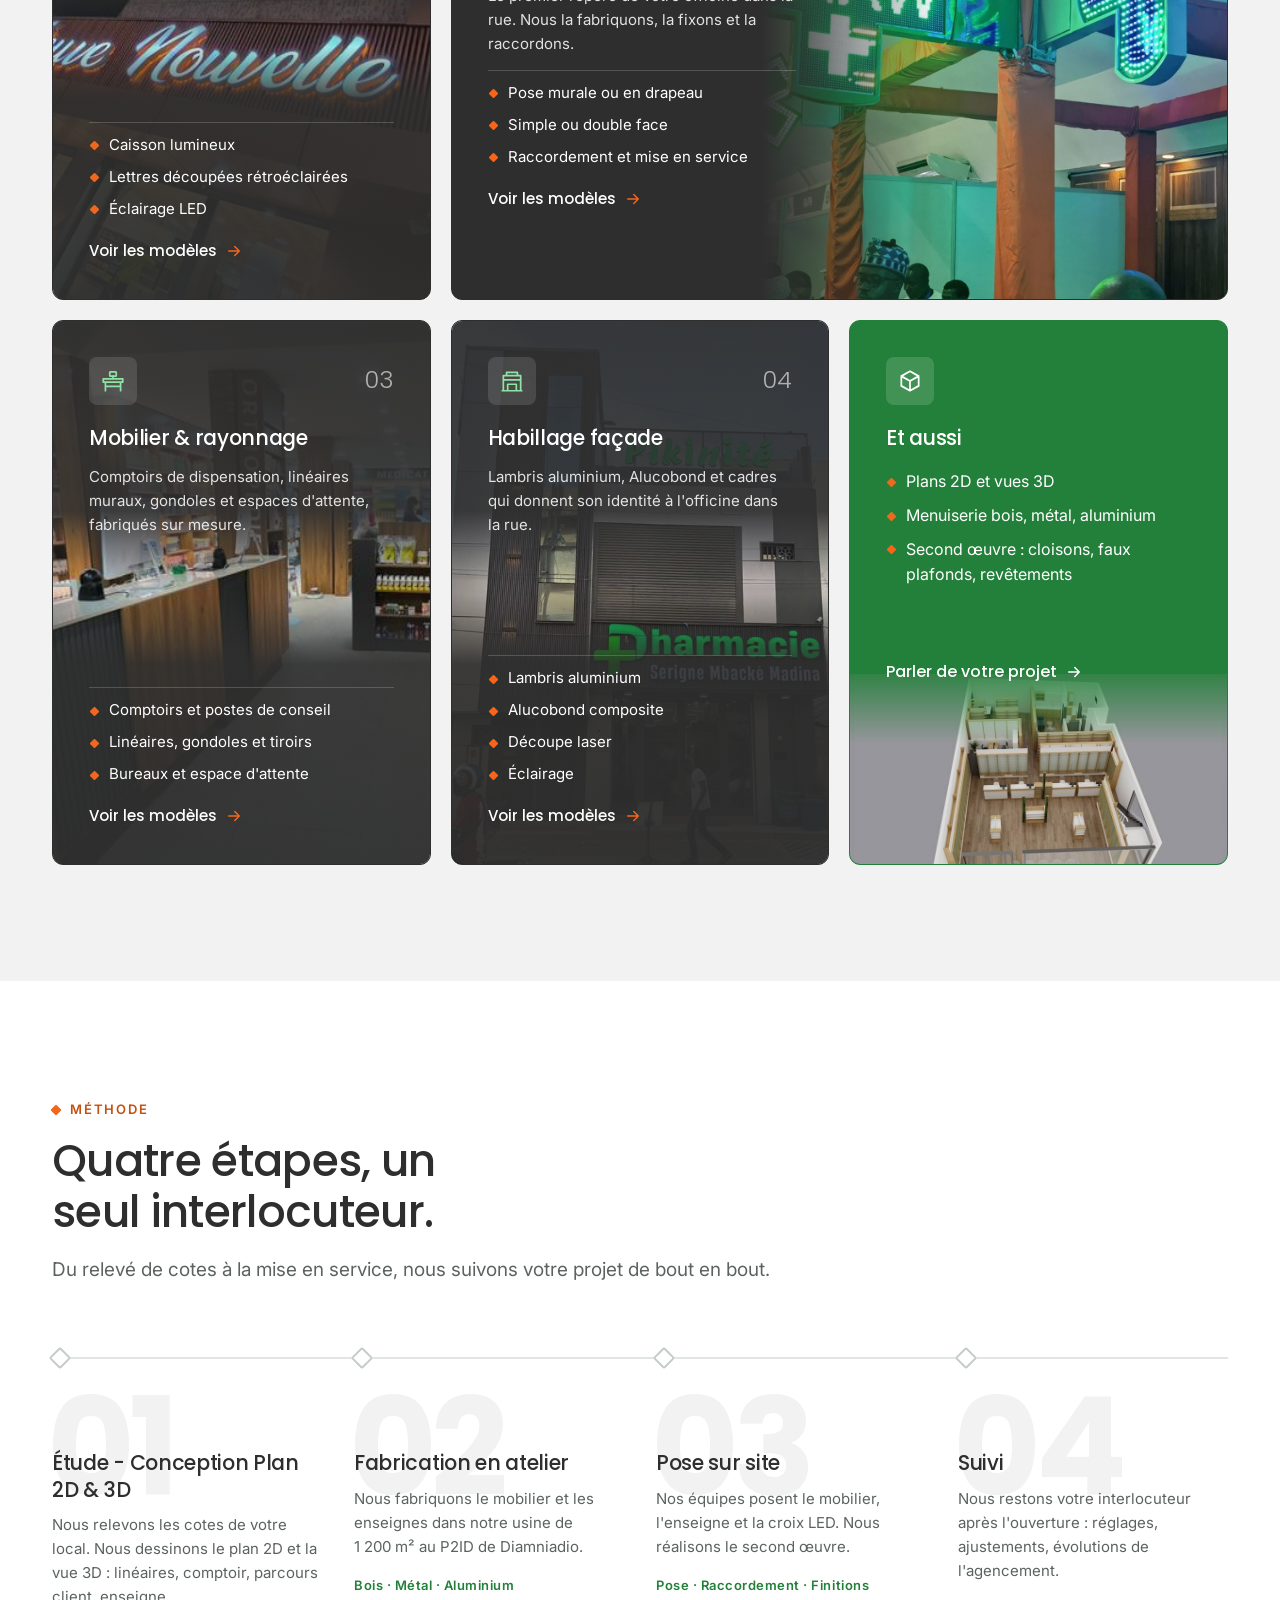
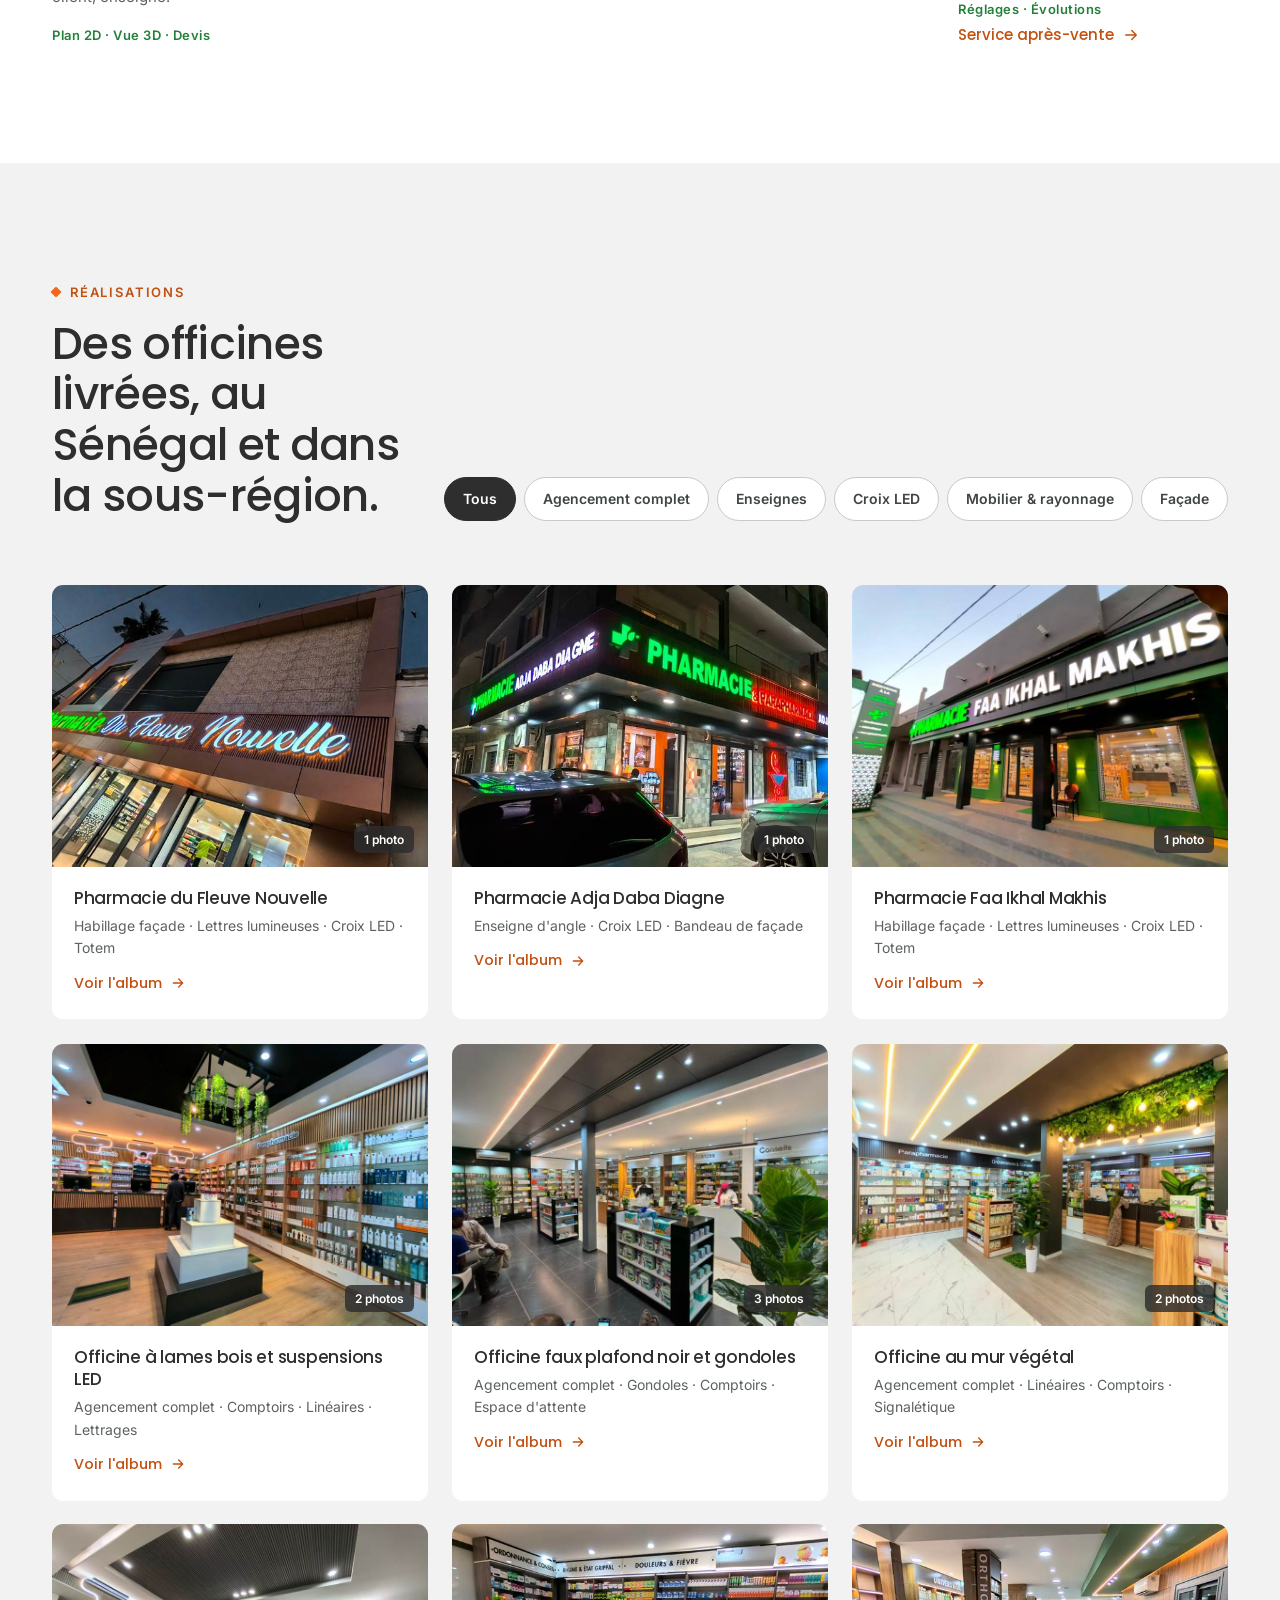
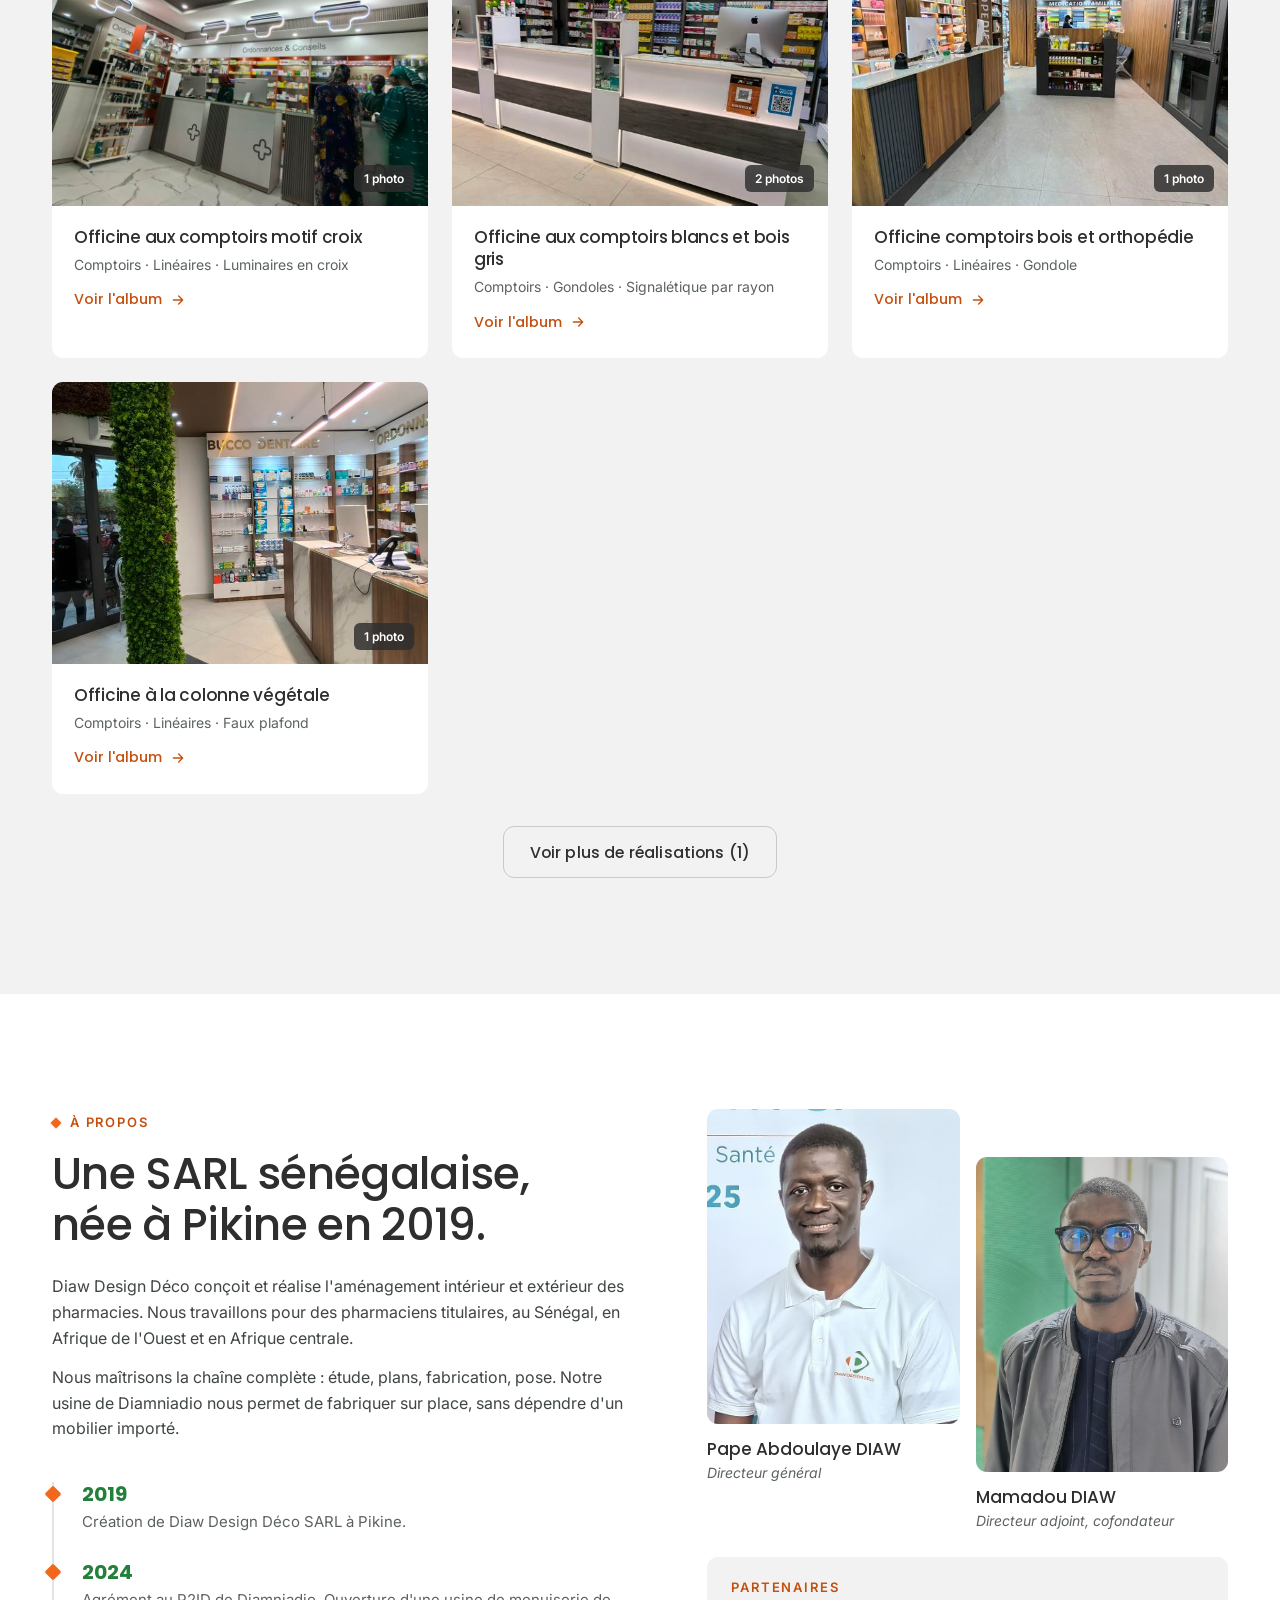
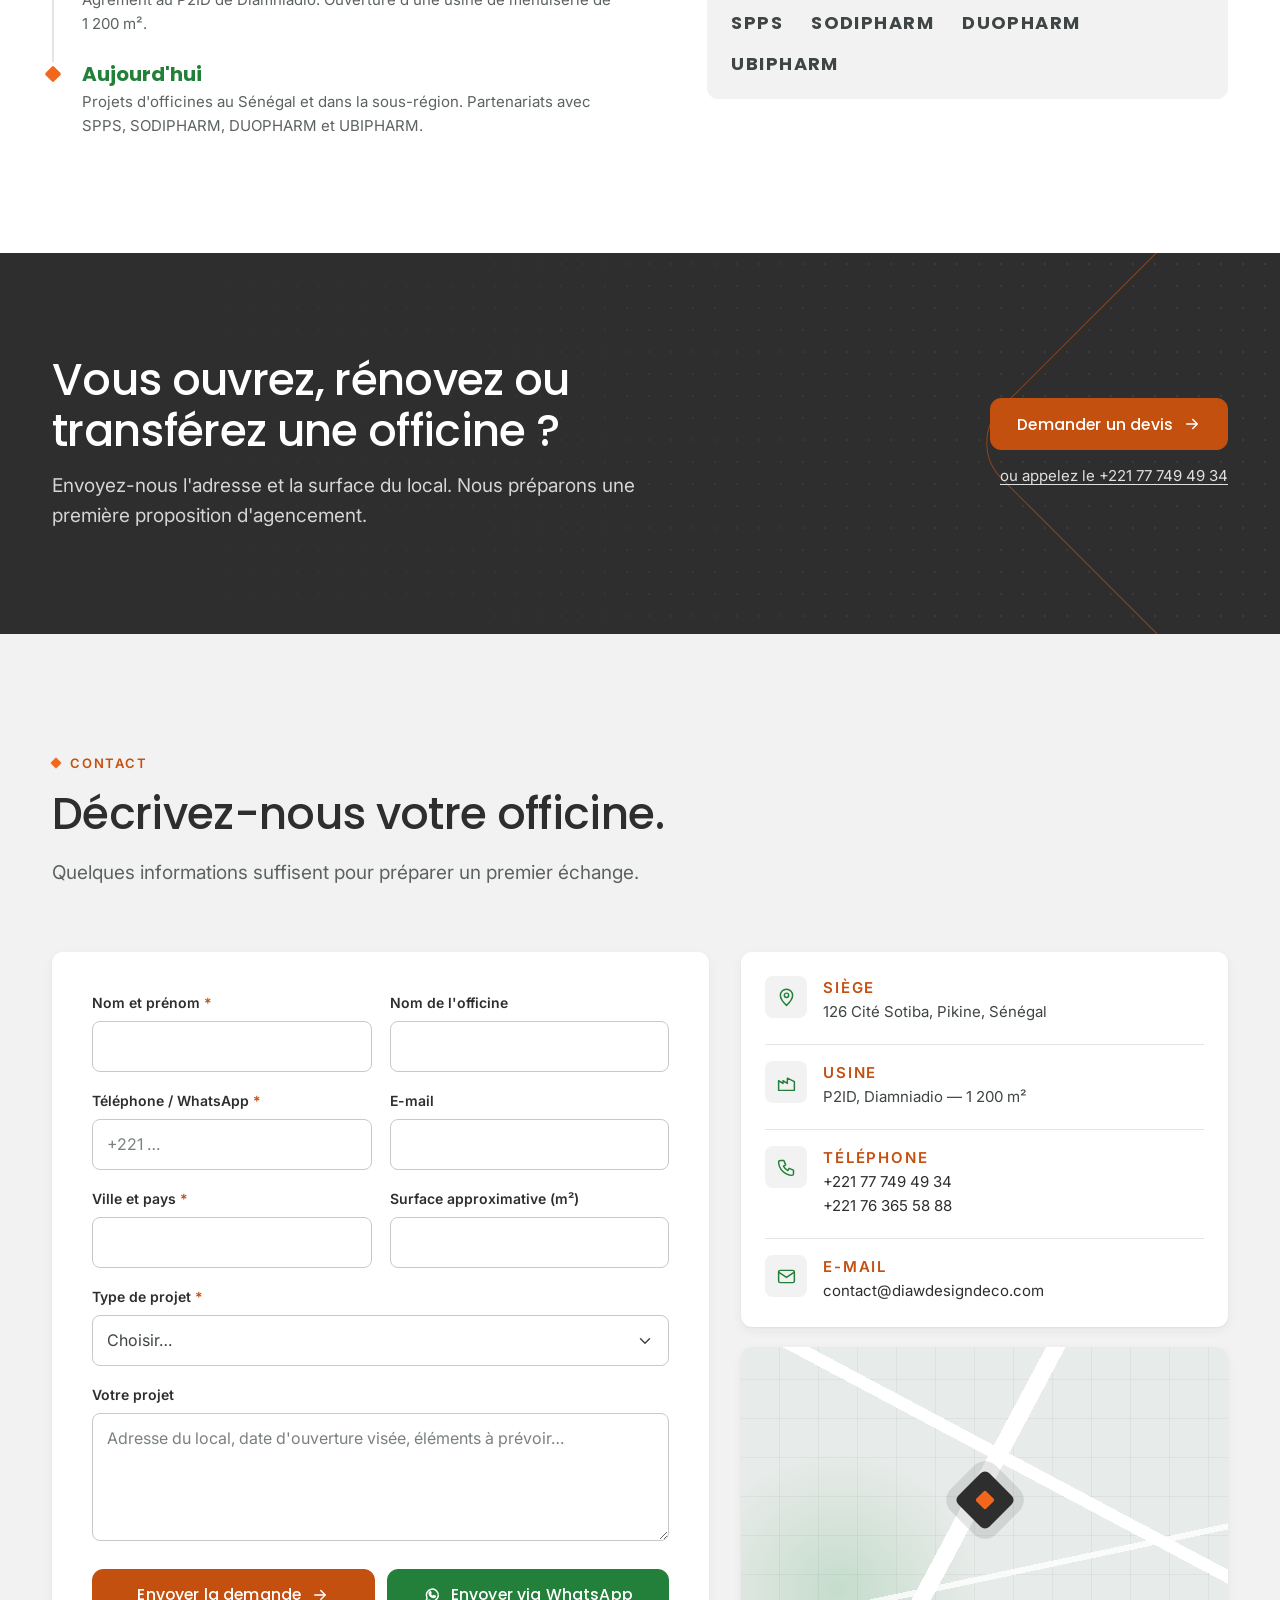
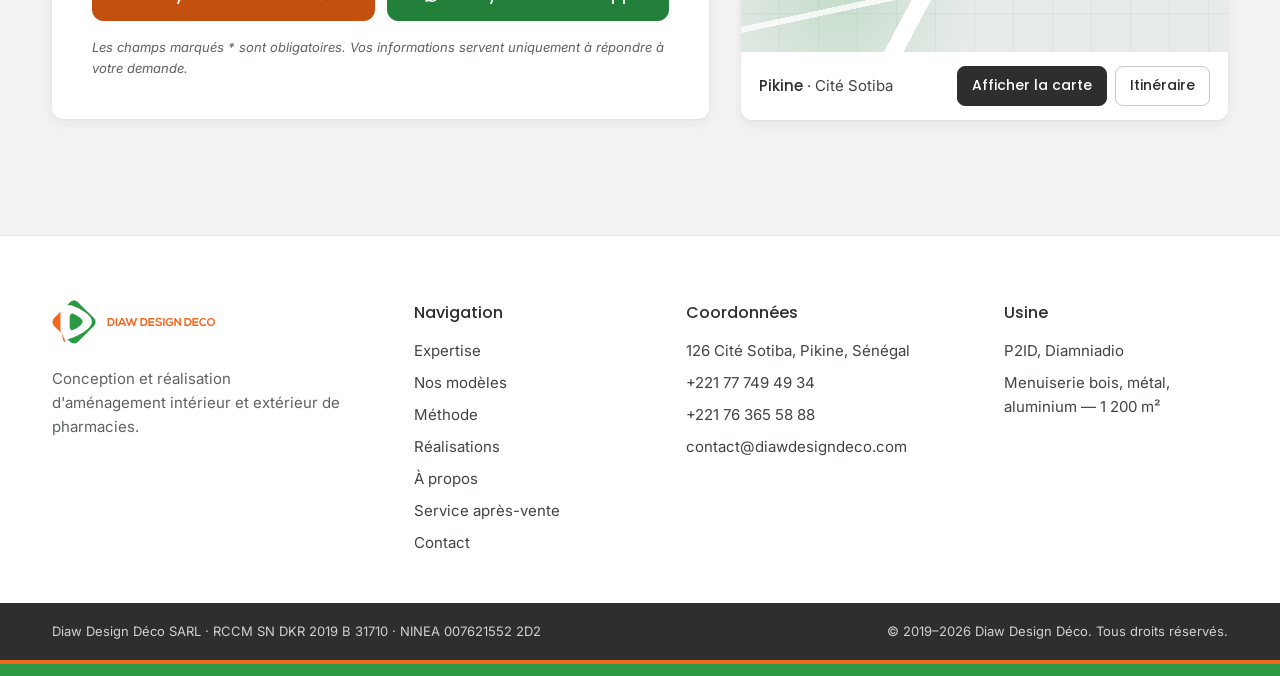
==== commit 7cb4f7ed: "Contact : e-mail du site passé à contact@diawdesigndeco.com Co-Authored-By: Claude Sonnet 5.5 <norep" ====
--- a/index.html
+++ b/index.html
@@ -26,7 +26,7 @@
     "name": "Diaw Design Déco SARL",
     "description": "Conception et réalisation d'aménagement intérieur et extérieur de pharmacies.",
     "foundingDate": "2019",
-    "email": "diawdesigndeco@gmail.com",
+    "email": "contact@diawdesigndeco.com",
     "telephone": ["+221777494934", "+221763655888"],
     "address": {
       "@type": "PostalAddress",
@@ -78,7 +78,7 @@
         <p class="menu__label">Nous joindre</p>
         <a href="tel:+221777494934">+221 77 749 49 34</a>
         <a href="tel:+221763655888">+221 76 365 58 88</a>
-        <a href="mailto:diawdesigndeco@gmail.com">diawdesigndeco@gmail.com</a>
+        <a href="mailto:contact@diawdesigndeco.com">contact@diawdesigndeco.com</a>
       </div>
     </div>
   </div>
@@ -439,7 +439,7 @@
         </header>
 
         <div class="contact">
-          <!-- Envoi : Formspree (formulaire mjygqabg, e-mail vers diawdesigndeco@gmail.com). Si data-formspree est vidé, repli sur Netlify Forms. -->
+          <!-- Envoi : Formspree (formulaire mjygqabg, e-mail vers l'adresse du compte Formspree). Si data-formspree est vidé, repli sur Netlify Forms. -->
           <form class="form reveal" id="devis-form" name="devis" method="POST" action="https://formspree.io/f/mjygqabg" data-netlify="true" netlify-honeypot="bot-field" data-formspree="mjygqabg" novalidate>
             <input type="hidden" name="form-name" value="devis">
             <p class="sr-only"><label>Ne pas remplir <input name="bot-field" tabindex="-1" autocomplete="off"></label><label>Ne pas remplir <input name="_gotcha" tabindex="-1" autocomplete="off"></label></p>
@@ -531,7 +531,7 @@
               </li>
               <li>
                 <span class="info-list__icon" aria-hidden="true"><svg viewBox="0 0 24 24"><rect x="3" y="5" width="18" height="14" rx="2"/><path d="M3 7l9 6 9-6"/></svg></span>
-                <div><p class="info-list__label">E-mail</p><p><a href="mailto:diawdesigndeco@gmail.com">diawdesigndeco@gmail.com</a></p></div>
+                <div><p class="info-list__label">E-mail</p><p><a href="mailto:contact@diawdesigndeco.com">contact@diawdesigndeco.com</a></p></div>
               </li>
             </ul>
 
@@ -581,7 +581,7 @@
         <p>126 Cité Sotiba, Pikine, Sénégal</p>
         <a href="tel:+221777494934">+221 77 749 49 34</a>
         <a href="tel:+221763655888">+221 76 365 58 88</a>
-        <a href="mailto:diawdesigndeco@gmail.com">diawdesigndeco@gmail.com</a>
+        <a href="mailto:contact@diawdesigndeco.com">contact@diawdesigndeco.com</a>
       </div>
       <div class="footer__col">
         <p class="footer__title">Usine</p>
